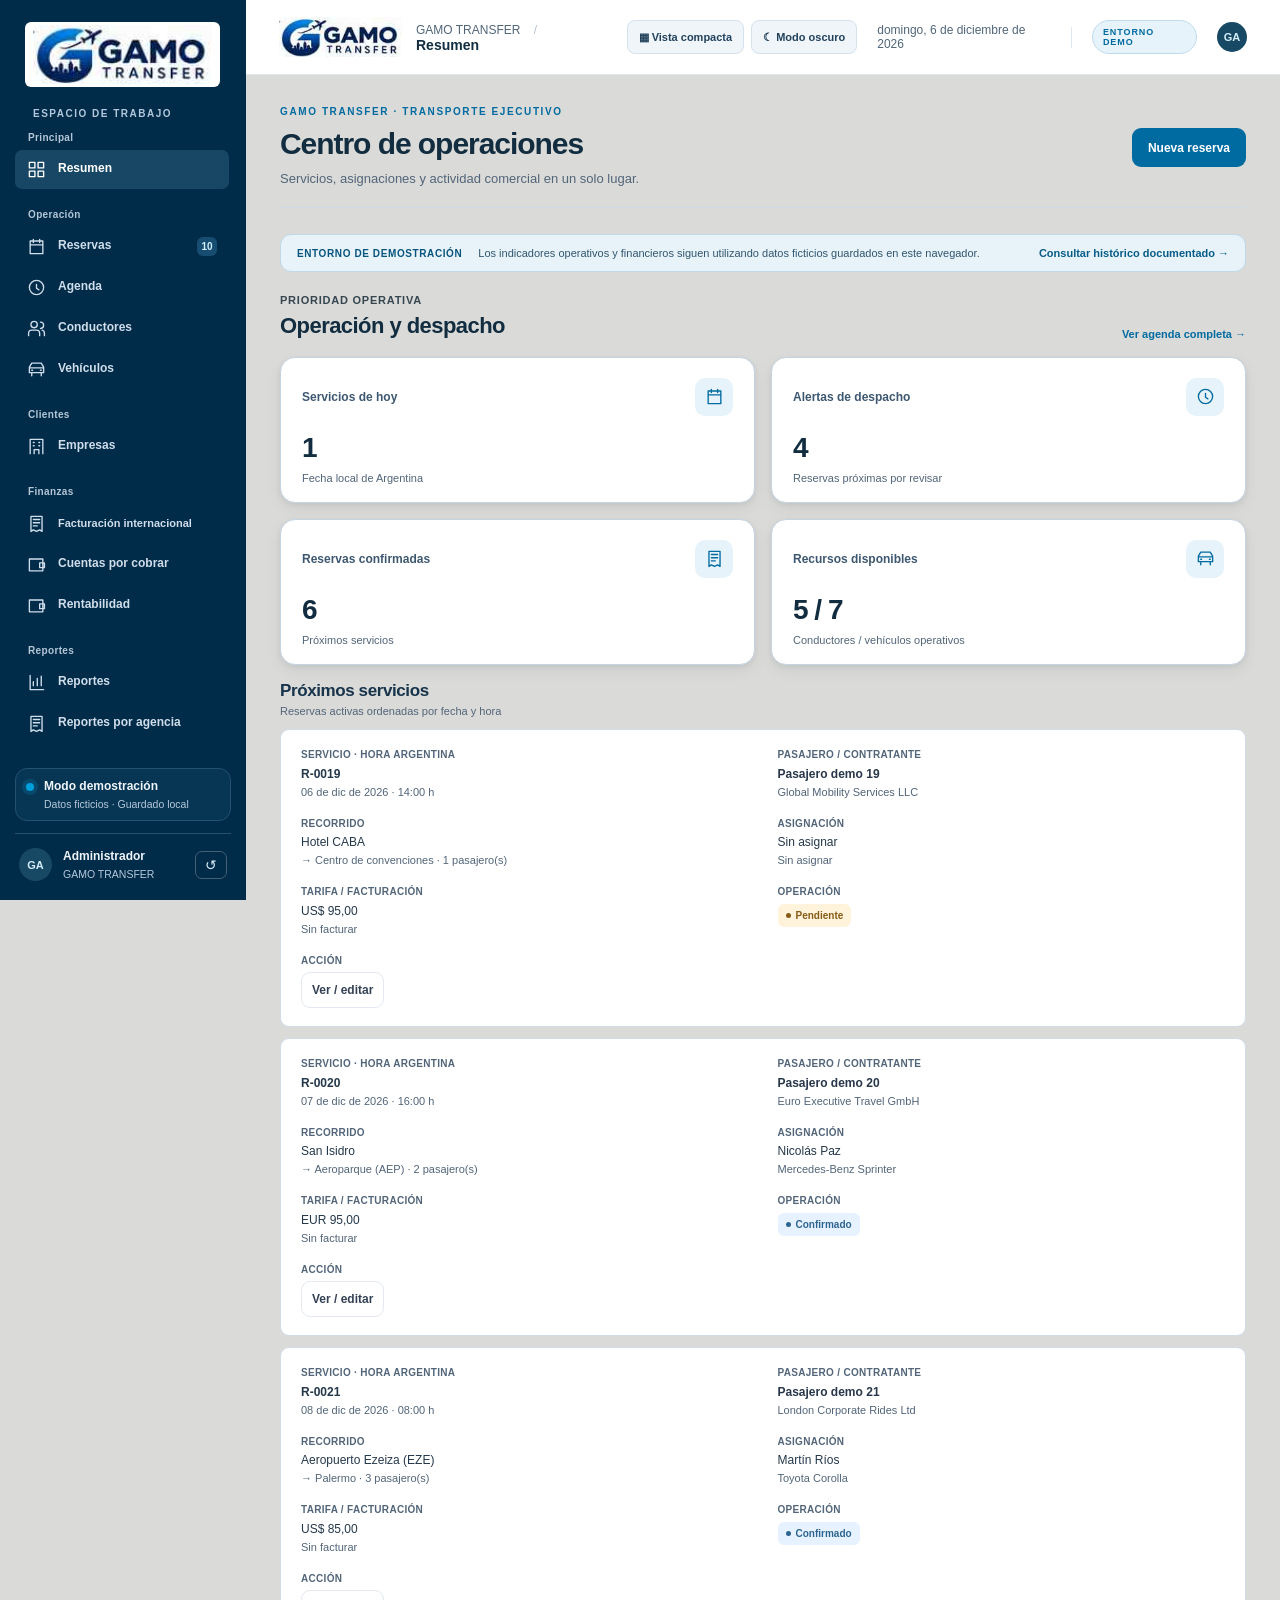
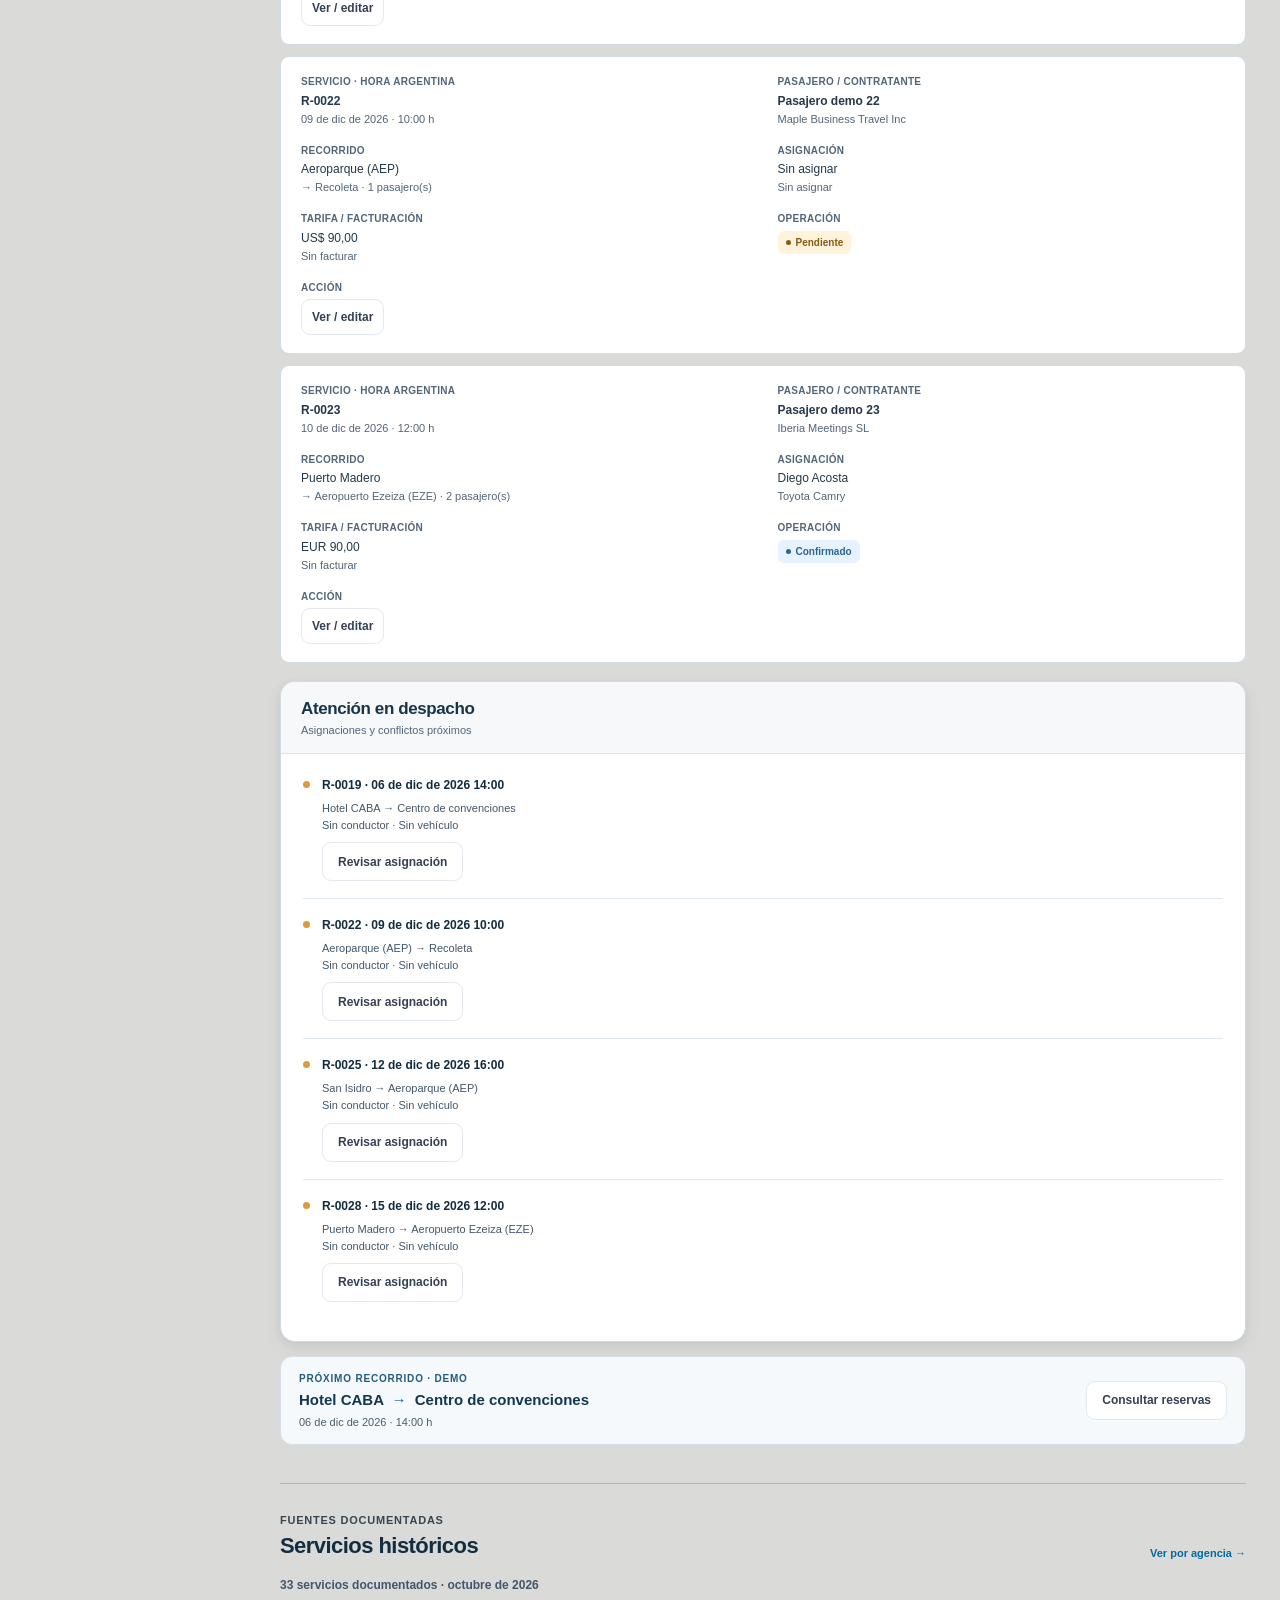
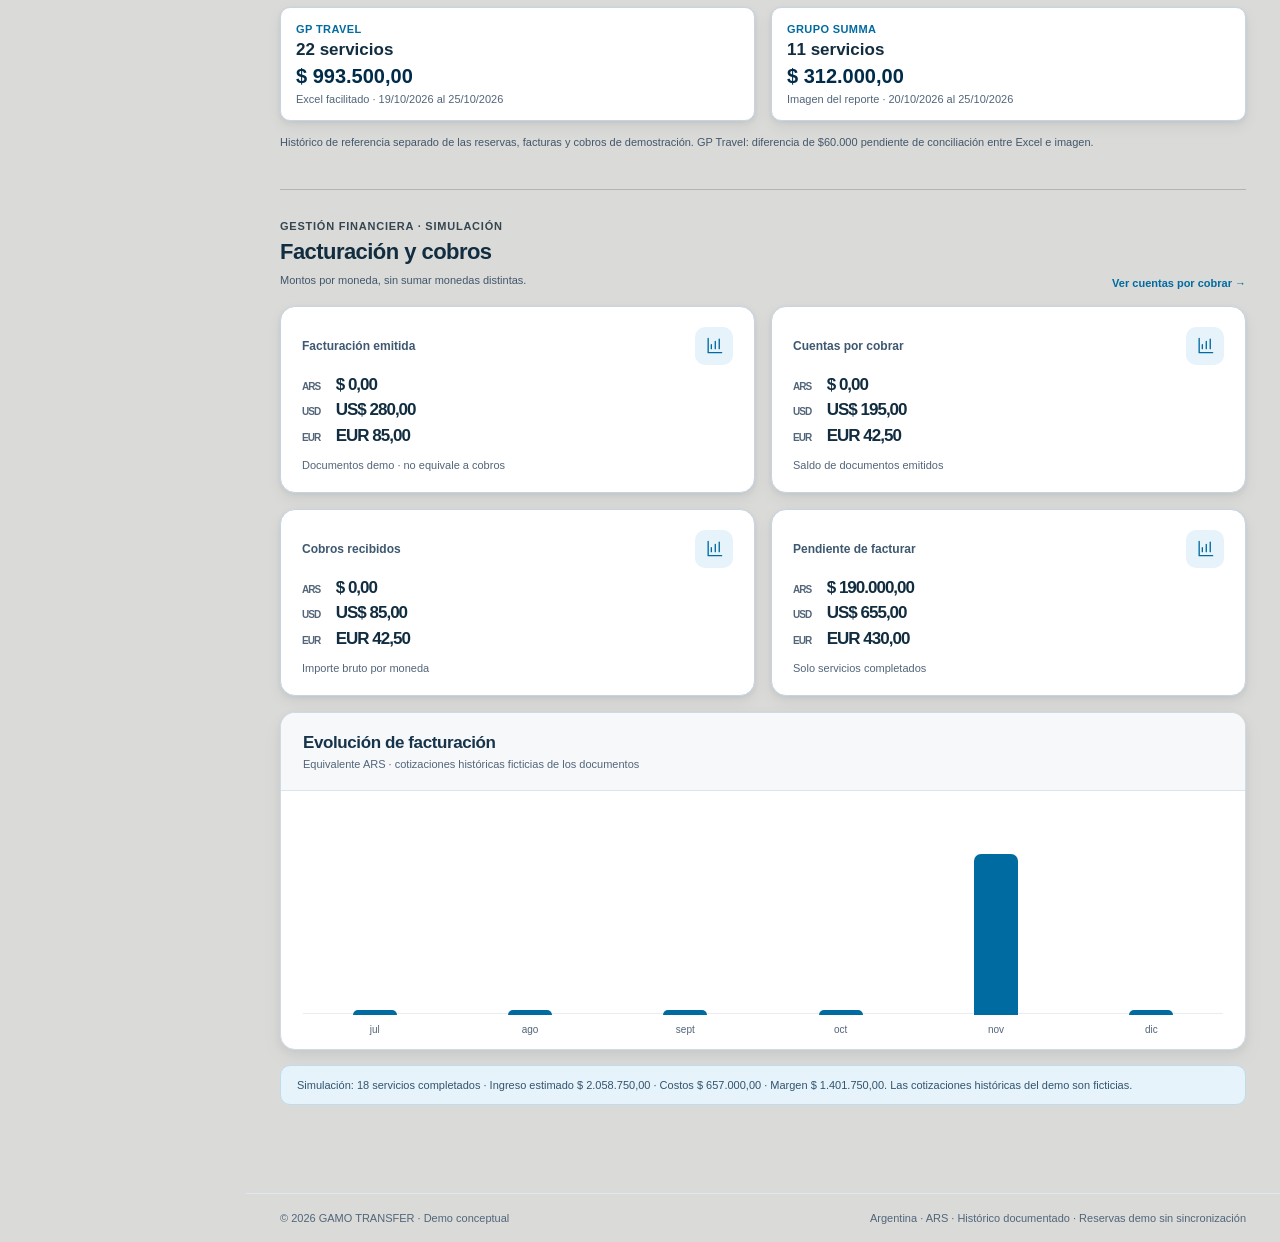
==== index.html @ ffebf34c "Insertar identificación de build y detector ligero de versión obsoleta" ====
<!doctype html>
<html lang="es-AR">
  <head>
    <meta charset="utf-8" />
    <meta name="viewport" content="width=device-width, initial-scale=1" />
    <meta name="theme-color" content="#002b49" />
    <meta name="referrer" content="no-referrer" />
    <meta name="robots" content="noindex, nofollow, noarchive" />
    <meta name="gamo-build" content="development" />
    <meta http-equiv="Content-Security-Policy" content="default-src 'self'; base-uri 'self'; object-src 'none'; script-src 'self'; style-src 'self' 'unsafe-inline'; img-src 'self' data:; font-src 'self' data:; connect-src 'self'; form-action 'self'; frame-src 'none'" />
    <meta
      name="description"
      content="GAMO TRANSFER · Demo interactiva de gestión para transporte ejecutivo en Argentina."
    />
    <title>GAMO TRANSFER | Gestión de transporte</title>
    <link
      rel="icon"
      href="data:image/svg+xml,%3Csvg xmlns='http://www.w3.org/2000/svg' viewBox='0 0 40 40'%3E%3Crect width='40' height='40' rx='10' fill='%23009edb'/%3E%3Ctext x='9' y='30' font-size='30' font-family='sans-serif' fill='%23002b49'%3EG%3C/text%3E%3C/svg%3E"
    />
    <link rel="stylesheet" href="styles.css?v=20261101-sections-density-v13" />
  </head>
  <body>
    <div id="shell" class="shell">
      <button type="button" class="skip-link" id="skip-to-content">Saltar al contenido principal</button>
      <div id="scrim" class="scrim" aria-hidden="true"></div>
      <aside id="sidebar" class="sidebar" aria-label="Navegación principal">
        <div class="brand">
          <img class="brand-logo" src="gamo-logo.svg" alt="Gamo Transfer" width="170" height="56" decoding="async" />
        </div>
        <p class="nav-caption">ESPACIO DE TRABAJO</p>
        <nav id="nav" class="nav" aria-label="Módulos de Gamo Transfer">
          <span class="nav-group-label first" role="presentation">Principal</span>
          <a href="#/inicio" data-page="inicio"
                      ><span class="nav-ico" data-icon="layout"></span>Resumen</a
                    >
          <span class="nav-group-label" role="presentation">Operación</span>
          <a href="#/reservas" data-page="reservas"
                      ><span class="nav-ico" data-icon="calendar"></span>Reservas<span
                        id="nav-count"
                        class="nav-count"
                      ></span
                    ></a>
          <a href="#/agenda" data-page="agenda"
                      ><span class="nav-ico" data-icon="clock"></span>Agenda</a
                    >
          <a href="#/conductores" data-page="conductores"
                      ><span class="nav-ico" data-icon="users"></span>Conductores</a
                    >
          <a href="#/vehiculos" data-page="vehiculos"
                      ><span class="nav-ico" data-icon="car"></span>Vehículos</a
                    >
          <span class="nav-group-label" role="presentation">Clientes</span>
          <a href="#/clientes" data-page="clientes"
                      ><span class="nav-ico" data-icon="building"></span>Empresas</a
                    >
          <span class="nav-group-label" role="presentation">Finanzas</span>
          <a href="#/facturacion" data-page="facturacion"
                      ><span class="nav-ico" data-icon="invoice"></span>Facturación
                      internacional</a
                    >
          <a href="#/cobros" data-page="cobros"
                      ><span class="nav-ico" data-icon="wallet"></span>Cuentas por
                      cobrar</a
                    >
          <a href="#/finanzas" data-page="finanzas"
                      ><span class="nav-ico" data-icon="wallet"></span>Rentabilidad</a
                    >
          <span class="nav-group-label" role="presentation">Reportes</span>
          <a href="#/reportes" data-page="reportes"
                      ><span class="nav-ico" data-icon="chart"></span>Reportes</a
                    >
          <a href="#/reportes-agencias" data-page="reportes-agencias"><span class="nav-ico" data-icon="invoice"></span>Reportes por agencia</a>
        </nav>
        <div class="side-bottom">
          <div class="demo-note">
            <span class="pulse-dot"></span>
            <div>
              <strong>Modo demostración</strong
              ><small>Datos ficticios · Guardado local</small>
            </div>
          </div>
          <div class="side-user">
            <span class="avatar avatar-admin">GA</span>
            <div>
              <strong>Administrador</strong><small>GAMO TRANSFER</small>
            </div>
            <button
              class="reset-demo"
              data-action="reset"
              title="Restaurar datos demo"
              aria-label="Restaurar datos demo"
            >
              ↺
            </button>
          </div>
        </div>
      </aside>
      <div class="workspace">
        <header class="topbar">
          <div class="top-left">
            <a class="top-brand-link" href="#/inicio" title="Inicio"><img src="gamo-logo.svg" alt="Gamo Transfer" class="top-brand-logo" width="170" height="56" decoding="async"></a>
            <button
              class="icon-button mobile-menu"
              id="menu-btn"
              aria-label="Abrir menú"
            >
              <span data-icon="menu"></span>
            </button>
            <div>
              <span class="top-breadcrumb"
                >GAMO TRANSFER <span class="top-slash">/</span></span
              >
              <strong id="section-name">Resumen</strong>
            </div>
          </div>
          <div class="top-right">
            <div class="ui-controls" role="group" aria-label="Preferencias visuales">
              <button type="button" class="ui-control-btn" data-ui-preference="density" aria-pressed="false">▦ Vista compacta</button>
              <button type="button" class="ui-control-btn" data-ui-preference="theme" aria-pressed="false">☾ Modo oscuro</button>
            </div>
            <span class="top-date" id="today-date"></span
            ><span class="top-divider"></span
            ><span class="top-demo">ENTORNO DEMO</span
            ><span class="avatar top-avatar">GA</span>
          </div>
        </header>
        <main id="content" tabindex="-1"></main>
        <footer class="footer">
          <span>© <span id="year"></span> GAMO TRANSFER · Demo conceptual</span
          ><span
            >Argentina · ARS · Histórico documentado · Reservas demo sin sincronización</span
          >
        </footer>
      </div>
    </div>
    <div id="modal-root"></div>
    <div id="toast-root" class="toast-root" aria-live="polite"></div>
    <script src="domain.js" defer></script>
    <script src="ui-preferences.js" defer></script>
    <script src="agency-reports.js" defer></script>
    <script src="version-check.js" defer></script>
    <script src="app.js?v=20261101-no-numbers-v11" defer></script>
  </body>
</html>
---- styles.css ----
:root {
  --navy: #002b49;
  --navy2: #003b60;
  --accent: #006ba0;
  --cyan: #009edb;
  --accent-soft: #e7f3fa;
  --ink: #122d40;
  --muted: #42576b;
  --line: #dfe8ef;
  --bg: #f4f7fa;
  --canvas: #dadad8;
  --card: #fff;
  --shadow: 0 5px 25px rgba(25, 41, 63, 0.035);
  --radius: 15px;
  --surface-raised: #ffffff;
  --surface-soft: #eef3f7;
  --surface-strong: #e8eff5;
  --border-strong: #bfcedc;
  --text-secondary: #42576b;
}
* {
  box-sizing: border-box;
}
html {
  scroll-behavior: smooth;
}
body {
  margin: 0;
  background: var(--canvas);
  font-family:
    Inter,
    ui-sans-serif,
    -apple-system,
    BlinkMacSystemFont,
    "Segoe UI",
    sans-serif;
  color: var(--ink);
  font-size: 14px;
}
button,
input,
select {
  font: inherit;
}
button {
  cursor: pointer;
}
a {
  text-decoration: none;
  color: inherit;
}
button:focus-visible,
a:focus-visible,
input:focus-visible,
select:focus-visible {
  outline: 3px solid rgba(0, 107, 160, 0.35);
  outline-offset: 2px;
}
svg {
  display: inline-block;
  vertical-align: middle;
  flex-shrink: 0;
}
h1,
h2,
h3,
p {
  margin-top: 0;
}
h1 {
  font-size: 30px;
  letter-spacing: -1.05px;
  margin-bottom: 8px;
}
h2 {
  font-size: 17px;
  letter-spacing: -0.4px;
}
h3 {
  font-size: 15px;
}
p {
  line-height: 1.55;
}
.shell {
  min-height: 100vh;
}
.sidebar {
  position: fixed;
  z-index: 30;
  left: 0;
  top: 0;
  bottom: 0;
  width: 246px;
  background: var(--navy);
  color: #f0f5fa;
  display: flex;
  flex-direction: column;
  padding: 30px 15px 19px;
}
.brand {
  display: flex;
  align-items: center;
  gap: 10px;
  padding: 0 10px 32px;
}
.brand-icon {
  width: 39px;
  height: 39px;
  display: grid;
  place-items: center;
  background: var(--cyan);
  color: var(--navy);
  border-radius: 11px;
  font-size: 25px;
  font-weight: 850;
  letter-spacing: -3px;
  padding-right: 4px;
}
.brand-copy strong {
  display: block;
  font-size: 21px;
  letter-spacing: -0.8px;
}
.brand-copy strong span {
  display: block;
  font-size: 11px;
  font-weight: 650;
  letter-spacing: 2.6px;
  margin-top: 3px;
  color: #d2e4f0;
}
.brand-copy small {
  font-size: 8.6px;
  letter-spacing: 1.12px;
  color: #8fa2b6;
}
.nav-caption {
  font-size: 10px;
  font-weight: 750;
  letter-spacing: 1.5px;
  color: #7086a2;
  padding: 0 18px;
  margin: 4px 0 14px;
}
.nav {
  display: grid;
  gap: 5px;
}
.nav a {
  min-height: 43px;
  display: flex;
  align-items: center;
  gap: 12px;
  padding: 0 14px;
  border-radius: 9px;
  color: #aab8c9;
  font-weight: 550;
  transition:
    background 0.18s,
    color 0.18s;
}
.nav a svg {
  width: 19px;
  height: 19px;
}
.nav a:hover {
  background: #093c5c;
  color: white;
}
.nav a.active {
  background: #104c70;
  color: white;
}
.nav a.active:before {
  content: "";
  height: 21px;
  width: 3px;
  background: var(--accent);
  border-radius: 4px;
  position: absolute;
  left: 15px;
}
.nav-count {
  font-size: 10px;
  margin-left: auto;
  min-width: 20px;
  height: 19px;
  display: grid;
  place-items: center;
  color: #d4efff;
  background: #164d70;
  border-radius: 6px;
}
.side-bottom {
  margin-top: auto;
}
.demo-note {
  display: flex;
  align-items: flex-start;
  gap: 10px;
  background: #073654;
  border: 1px solid #23516f;
  border-radius: 12px;
  padding: 14px 12px;
  margin: 0 0 22px;
}
.pulse-dot {
  height: 8px;
  width: 8px;
  background: var(--cyan);
  border-radius: 100%;
  margin-top: 4px;
  box-shadow: 0 0 0 4px rgba(0, 158, 219, 0.18);
}
.demo-note strong,
.side-user strong {
  font-size: 12px;
  display: block;
}
.demo-note small,
.side-user small {
  font-size: 10.5px;
  color: #8fa2b6;
  display: block;
  margin-top: 5px;
}
.side-user {
  display: flex;
  align-items: center;
  gap: 11px;
  padding: 14px 4px 0;
  border-top: 1px solid #23516f;
}
.avatar {
  height: 33px;
  width: 33px;
  border-radius: 50%;
  display: inline-flex;
  align-items: center;
  justify-content: center;
  flex-shrink: 0;
  font-weight: 750;
  font-size: 11px;
  background: #e9edf6;
  color: #4d5c7f;
}
.avatar-admin,
.top-avatar {
  background: #174965;
  color: #d5edfa;
}
.side-gear {
  margin-left: auto;
  color: #8697a9;
}
.side-gear svg {
  width: 17px;
  height: 17px;
}
.workspace {
  margin-left: 246px;
  min-height: 100vh;
  display: flex;
  flex-direction: column;
}
.topbar {
  height: 75px;
  flex-shrink: 0;
  border-bottom: 1px solid var(--line);
  background: #fff;
  display: flex;
  align-items: center;
  justify-content: space-between;
  padding: 0 33px;
  gap: 16px;
}
.top-left,
.top-right {
  display: flex;
  align-items: center;
  gap: 14px;
}
.top-left strong {
  font-weight: 700;
}
.top-breadcrumb,
.top-date {
  color: var(--muted);
  font-size: 12px;
}
.top-slash {
  padding: 0 10px;
  color: #b7c2cf;
}
.top-right {
  gap: 20px;
}
.top-divider {
  height: 21px;
  width: 1px;
  background: var(--line);
}
.top-demo {
  background: #e7f3fa;
  color: #006ba0;
  border: 1px solid #bfdced;
  border-radius: 20px;
  padding: 6px 10px;
  font-size: 9px;
  font-weight: 800;
  letter-spacing: 0.9px;
}
.top-avatar {
  height: 30px;
  width: 30px;
}
.mobile-menu {
  display: none !important;
}
main {
  width: 100%;
  max-width: 1690px;
  align-self: center;
  padding: 31px 34px 50px;
  flex: 1;
}
.footer {
  margin-top: auto;
  padding: 18px 34px;
  border-top: 1px solid var(--line);
  display: flex;
  align-items: center;
  justify-content: space-between;
  gap: 12px;
  color: #9aa5b6;
  font-size: 11px;
}
.page-header {
  display: flex;
  justify-content: space-between;
  align-items: center;
  gap: 20px;
  margin-bottom: 26px;
}
.eyebrow {
  color: var(--accent);
  font-size: 10px;
  font-weight: 850;
  letter-spacing: 1.6px;
  margin-bottom: 10px;
  text-transform: uppercase;
}
.subheading {
  color: var(--muted);
  font-size: 13px;
  margin-bottom: 0;
}
.header-actions {
  display: flex;
  align-items: center;
  gap: 9px;
  flex-wrap: wrap;
}
.btn {
  height: 39px;
  display: inline-flex;
  align-items: center;
  justify-content: center;
  gap: 9px;
  border-radius: 9px;
  font-size: 12px;
  font-weight: 750;
  padding: 0 15px;
  border: 1px solid transparent;
  white-space: nowrap;
  transition:
    transform 0.15s,
    background 0.15s;
}
.btn svg {
  height: 16px;
  width: 16px;
}
.btn:hover {
  transform: translateY(-1px);
}
.btn-primary {
  color: #fff;
  background: #006ba0;
}
.btn-primary:hover {
  background: #00537d;
}
.btn-light {
  background: white;
  color: #344154;
  border: 1px solid #e3e9ef;
}
.btn-light:hover {
  background: #f4f8fb;
}
.btn-accent {
  background: var(--accent);
  color: #ffffff;
}
.btn-danger {
  background: #fff0ed;
  color: #c65b43;
  border: 1px solid #ffdbd4;
}
.icon-button {
  display: grid;
  place-items: center;
  height: 34px;
  width: 34px;
  background: transparent;
  color: #58687a;
  border: 1px solid transparent;
  border-radius: 8px;
}
.icon-button svg {
  height: 18px;
  width: 18px;
}
.icon-button:hover {
  background: #edf1f6;
}
.grid-kpi {
  display: grid;
  grid-template-columns: repeat(4, minmax(0, 1fr));
  gap: 16px;
  margin-bottom: 19px;
}
.kpi {
  background: #fff;
  border: 1px solid var(--line);
  border-radius: var(--radius);
  padding: 20px 21px 18px;
  box-shadow: var(--shadow);
  min-width: 0;
}
.kpi-top {
  display: flex;
  justify-content: space-between;
  gap: 12px;
  align-items: center;
  margin-bottom: 16px;
}
.kpi-label {
  font-size: 12px;
  font-weight: 600;
  color: #778496;
}
.kpi-icon {
  width: 38px;
  height: 38px;
  border-radius: 10px;
  display: grid;
  place-items: center;
  background: #e7f3fa;
  color: #006ba0;
}
.kpi-icon svg {
  width: 19px;
  height: 19px;
}
.kpi-icon.amber {
  background: #fff4df;
  color: #d49833;
}
.kpi-icon.blue {
  background: #e9f2ff;
  color: #5b90e9;
}
.kpi-icon.violet {
  background: #f1edff;
  color: #8e78d4;
}
.kpi-value {
  font-size: 28px;
  font-weight: 780;
  letter-spacing: -1px;
  line-height: 1.12;
  white-space: nowrap;
}
.kpi-foot {
  display: flex;
  align-items: center;
  gap: 6px;
  margin-top: 9px;
  font-size: 11px;
  color: #93a0ae;
}
.positive {
  color: #169e80;
}
.negative {
  color: #d06d54;
}
.dashboard-main,
.dashboard-bottom {
  display: grid;
  grid-template-columns: minmax(0, 1.8fr) minmax(310px, 1fr);
  gap: 18px;
  margin-top: 18px;
}
.panel {
  min-width: 0;
  background: #fff;
  border: 1px solid var(--line);
  border-radius: var(--radius);
  box-shadow: var(--shadow);
  overflow: hidden;
}
.panel-pad {
  padding: 22px;
}
.panel-head {
  display: flex;
  justify-content: space-between;
  align-items: center;
  gap: 12px;
  padding: 20px 22px;
  border-bottom: 1px solid #eef0f3;
}
.panel-head h2 {
  margin: 0;
}
.panel-sub {
  display: block;
  color: var(--muted);
  font-size: 11px;
  margin-top: 5px;
}
.mini-link {
  color: #006ba0;
  font-weight: 750;
  font-size: 11px;
  border: 0;
  background: transparent;
}
.table-scroll {
  overflow: auto;
}
.data-table {
  border-collapse: collapse;
  width: 100%;
  text-align: left;
  min-width: 680px;
}
.data-table thead {
  background: #fafbfd;
}
.data-table th {
  color: #93a0af;
  text-transform: uppercase;
  letter-spacing: 0.75px;
  font-size: 9px;
  font-weight: 850;
  padding: 12px 18px;
  white-space: nowrap;
}
.data-table td {
  font-size: 12px;
  padding: 15px 18px;
  border-top: 1px solid #f0f2f5;
  vertical-align: middle;
}
.data-table tbody tr:hover {
  background: #fcfefd;
}
.primary-cell {
  font-weight: 700;
  color: #28374a;
  display: block;
}
.secondary-cell {
  display: block;
  color: #9ba8b5;
  font-size: 10.5px;
  margin-top: 5px;
}
.route-cell {
  display: flex;
  align-items: flex-start;
  gap: 7px;
}
.route-cell svg {
  height: 14px;
  width: 14px;
  color: #9ba8b5;
  margin-top: 1px;
}
.badge {
  display: inline-flex;
  align-items: center;
  gap: 5px;
  border-radius: 6px;
  padding: 6px 8px;
  font-size: 10px;
  font-weight: 750;
  white-space: nowrap;
}
.badge:before {
  content: "";
  height: 5px;
  width: 5px;
  border-radius: 50%;
  background: currentColor;
}
.badge.success {
  background: #e2f6ed;
  color: #208c6f;
}
.badge.warning {
  background: #fff3dc;
  color: #ae7a21;
}
.badge.info {
  background: #e6f2ff;
  color: #437fbd;
}
.badge.neutral {
  background: #f0f2f6;
  color: #7b8798;
}
.badge.danger {
  background: #ffedf0;
  color: #bf6171;
}
.badge.purple {
  background: #efeafe;
  color: #7f65bd;
}
.activity {
  display: flex;
  flex-direction: column;
  gap: 21px;
}
.activity-item {
  display: flex;
  gap: 13px;
}
.activity-bullet {
  display: flex;
  flex-direction: column;
  align-items: center;
  gap: 8px;
}
.activity-bullet span {
  height: 30px;
  width: 30px;
  display: grid;
  place-items: center;
  border-radius: 50%;
  color: #006ba0;
  background: #e7f3fa;
}
.activity-bullet svg {
  height: 14px;
  width: 14px;
}
.activity-bullet:after {
  content: "";
  width: 1px;
  background: #e1e8ef;
  flex: 1;
}
.activity-item:last-child .activity-bullet:after {
  display: none;
}
.activity-content {
  min-width: 0;
  padding-top: 2px;
}
.activity-content strong {
  font-size: 12px;
}
.activity-content p {
  font-size: 11px;
  color: var(--muted);
  margin: 6px 0 0;
}
.activity-time {
  font-size: 10px;
  color: #a1adba;
  margin-top: 7px;
}
.bar-chart {
  display: flex;
  align-items: flex-end;
  justify-content: space-between;
  height: 188px;
  gap: 12px;
  padding: 16px 0 2px;
  border-bottom: 1px solid #e8edf2;
}
.bar-group {
  flex: 1;
  display: flex;
  flex-direction: column;
  justify-content: flex-end;
  align-items: center;
  height: 100%;
  gap: 9px;
  min-width: 0;
}
.bar {
  width: 100%;
  max-width: 44px;
  min-height: 4px;
  border-radius: 7px 7px 0 0;
  background: #c9e6f4;
  position: relative;
}
.bar.active {
  background: #006ba0;
}
.bar .tip {
  display: none;
  position: absolute;
  bottom: calc(100% + 8px);
  left: 50%;
  transform: translateX(-50%);
  background: #006ba0;
  color: #fff;
  border-radius: 5px;
  padding: 6px;
  font-size: 10px;
  white-space: nowrap;
}
.bar:hover .tip {
  display: block;
}
.bar-label {
  font-size: 10px;
  color: #a1adba;
  margin-bottom: -24px;
}
.chart-area {
  padding: 20px 22px 35px;
}
.flota-big {
  display: flex;
  align-items: center;
  gap: 18px;
  padding: 18px 0;
}
.donut {
  width: 111px;
  height: 111px;
  flex-shrink: 0;
  border-radius: 50%;
  display: grid;
  place-items: center;
}
.donut-inner {
  height: 77px;
  width: 77px;
  background: white;
  border-radius: 50%;
  display: grid;
  place-items: center;
  align-content: center;
}
.donut-inner strong {
  font-size: 27px;
  letter-spacing: -1px;
}
.donut-inner span {
  color: var(--muted);
  font-size: 10px;
}
.legend {
  display: grid;
  gap: 12px;
}
.legend-row {
  display: flex;
  justify-content: space-between;
  align-items: center;
  gap: 19px;
  font-size: 11px;
  color: #718093;
}
.legend-dot {
  width: 8px;
  height: 8px;
  border-radius: 50%;
  display: inline-block;
  margin-right: 7px;
}
.legend-row strong {
  color: #273448;
}
.toolbar {
  display: flex;
  justify-content: space-between;
  gap: 14px;
  flex-wrap: wrap;
  margin: 0 0 17px;
}
.search-wrap {
  height: 40px;
  width: min(340px, 100%);
  display: flex;
  align-items: center;
  gap: 9px;
  background: #fff;
  border: 1px solid #e1e7ee;
  border-radius: 9px;
  padding: 0 12px;
  color: #9aa6b5;
}
.search-wrap svg {
  height: 17px;
  width: 17px;
}
.search-wrap input {
  border: 0;
  outline: 0;
  background: transparent;
  min-width: 0;
  flex: 1;
  color: var(--ink);
  font-size: 12px;
}
.toolbar-controls {
  display: flex;
  gap: 9px;
  flex-wrap: wrap;
}
.field-select,
.field-input {
  height: 40px;
  border: 1px solid #dfe6ed;
  border-radius: 9px;
  background: #fff;
  color: #455468;
  padding: 0 11px;
  font-size: 12px;
  min-width: 140px;
}
.field-select:focus,
.field-input:focus {
  outline: 2px solid #9acfe8;
}
.table-action {
  border: 0;
  background: transparent;
  color: #006ba0;
  font-size: 11px;
  font-weight: 750;
  padding: 5px;
}
.table-action:hover {
  text-decoration: underline;
}
.table-toolbar {
  display: flex;
  justify-content: space-between;
  padding: 14px 19px;
  border-top: 1px solid var(--line);
  color: #95a0ad;
  font-size: 11px;
}
.empty {
  padding: 47px 20px;
  text-align: center;
  color: #8795a6;
}
.empty svg {
  height: 35px;
  width: 35px;
  display: block;
  margin: auto auto 12px;
  color: #a9b6c4;
}
.empty strong {
  display: block;
  font-size: 14px;
  color: #526378;
  margin-bottom: 6px;
}
.cards-3 {
  display: grid;
  grid-template-columns: repeat(3, minmax(0, 1fr));
  gap: 16px;
}
.entity-card {
  padding: 21px;
  background: #fff;
  border: 1px solid var(--line);
  border-radius: var(--radius);
}
.entity-top {
  display: flex;
  align-items: center;
  gap: 12px;
}
.entity-top .avatar {
  height: 43px;
  width: 43px;
  font-size: 13px;
}
.entity-name {
  font-weight: 750;
  font-size: 13px;
}
.entity-sub {
  color: #99a6b6;
  font-size: 11px;
  margin-top: 5px;
}
.entity-meta {
  display: flex;
  flex-direction: column;
  gap: 12px;
  margin: 20px 0 0;
  border-top: 1px solid var(--line);
  padding-top: 16px;
}
.meta-row {
  display: flex;
  justify-content: space-between;
  gap: 10px;
  font-size: 11px;
  color: #8491a1;
}
.meta-row strong {
  font-weight: 750;
  color: #38475a;
  text-align: right;
}
.vehicle-visual {
  height: 96px;
  border-radius: 11px;
  background: var(--accent-soft);
  display: flex;
  align-items: center;
  justify-content: center;
  color: #69929e;
  margin-bottom: 17px;
}
.vehicle-visual svg {
  height: 53px;
  width: 53px;
  stroke-width: 1.3;
}
.stat-strip {
  display: flex;
  gap: 13px;
  flex-wrap: wrap;
  margin: 0 0 18px;
}
.stat-pill {
  background: #fff;
  border: 1px solid var(--line);
  border-radius: 9px;
  padding: 12px 16px;
  font-size: 11px;
  color: #8895a3;
}
.stat-pill strong {
  display: block;
  font-size: 20px;
  color: #24364b;
  margin-bottom: 5px;
}
.finance-grid {
  display: grid;
  grid-template-columns: 1.4fr 1fr;
  gap: 18px;
  margin-top: 18px;
}
.finance-list {
  display: grid;
  gap: 14px;
}
.fin-line {
  display: flex;
  align-items: center;
  justify-content: space-between;
  gap: 10px;
}
.fin-line span {
  color: #7e8b9a;
  font-size: 12px;
}
.fin-line strong {
  font-size: 12px;
}
.progress {
  height: 7px;
  background: #edf1f5;
  border-radius: 10px;
  overflow: hidden;
  margin-top: 7px;
}
.progress-fill {
  height: 100%;
  background: #006ba0;
  border-radius: 10px;
}
.agenda-grid {
  display: grid;
  grid-template-columns: repeat(7, minmax(145px, 1fr));
  gap: 10px;
  overflow-x: auto;
  padding-bottom: 5px;
}
.agenda-day {
  border: 1px solid var(--line);
  border-radius: 12px;
  background: #fff;
  min-height: 320px;
  overflow: hidden;
}
.agenda-day-head {
  background: #fafbfd;
  padding: 14px 13px;
  border-bottom: 1px solid var(--line);
}
.agenda-day-head strong {
  display: block;
  font-size: 13px;
}
.agenda-day-head span {
  font-size: 10px;
  color: #96a3b1;
}
.agenda-day.today {
  border-color: #009edb;
}
.agenda-day.today .agenda-day-head {
  background: #e7f3fa;
}
.agenda-events {
  display: grid;
  gap: 9px;
  padding: 9px;
}
.agenda-event {
  border: 1px solid #d1dfe9;
  background: #f0f7fc;
  padding: 10px;
  border-radius: 6px;
  cursor: pointer;
}
.agenda-event strong {
  font-size: 11px;
  display: block;
}
.agenda-event small {
  font-size: 10px;
  color: #748697;
  display: block;
  margin-top: 5px;
}
.agenda-event.warning {
  border-color: #e0d2b8;
  background: #fff9ec;
}
.agenda-empty {
  color: #bcc5d0;
  font-size: 11px;
  padding: 17px 8px;
}
.notice {
  padding: 13px 16px;
  background: #e7f3fa;
  border: 1px solid #bfdced;
  color: #315d78;
  font-size: 11px;
  border-radius: 10px;
  margin-top: 18px;
}
.scrim {
  display: none;
}
.modal-backdrop {
  position: fixed;
  z-index: 90;
  inset: 0;
  background: rgba(15, 28, 44, 0.57);
  display: flex;
  align-items: center;
  justify-content: center;
  padding: 18px;
  overflow: auto;
}
.modal {
  background: #fff;
  border-radius: 17px;
  width: min(640px, 100%);
  max-height: calc(100vh - 36px);
  overflow: auto;
  box-shadow: 0 20px 70px #071b3559;
}
.modal-header {
  padding: 23px 26px 19px;
  border-bottom: 1px solid var(--line);
  display: flex;
  justify-content: space-between;
  align-items: flex-start;
  gap: 15px;
}
.modal-header h2 {
  margin-bottom: 6px;
  font-size: 20px;
}
.modal-header p {
  font-size: 12px;
  color: #8b9aaa;
  margin: 0;
}
.modal-form {
  padding: 23px 26px;
}
.form-grid {
  display: grid;
  grid-template-columns: repeat(2, 1fr);
  gap: 17px;
}
.form-group {
  display: flex;
  flex-direction: column;
  gap: 7px;
  min-width: 0;
}
.form-group.wide {
  grid-column: 1/-1;
}
.form-group label {
  font-size: 11px;
  color: #58687a;
  font-weight: 750;
}
.form-group input,
.form-group select {
  width: 100%;
  height: 41px;
  padding: 0 11px;
  border-radius: 9px;
  border: 1px solid #e0e7ed;
  background: white;
  color: #263448;
  font-size: 12px;
}
.form-group input:focus,
.form-group select:focus {
  outline: 2px solid #9acfe8;
  border-color: #006ba0;
}
.form-group small {
  font-size: 10px;
  color: #96a1ae;
}
.form-actions {
  display: flex;
  align-items: center;
  justify-content: flex-end;
  gap: 9px;
  margin-top: 27px;
  padding-top: 19px;
  border-top: 1px solid var(--line);
}
.toast-root {
  position: fixed;
  bottom: 20px;
  right: 21px;
  z-index: 150;
  display: grid;
  gap: 9px;
}
.toast {
  padding: 13px 17px;
  background: #002b49;
  color: #fff;
  font-size: 12px;
  border-radius: 10px;
  box-shadow: 0 8px 24px #14243e33;
  animation: fadein 0.22s ease;
  display: flex;
  align-items: center;
  gap: 9px;
}
.toast svg {
  height: 16px;
  width: 16px;
  color: #64d1f5;
}
@keyframes fadein {
  from {
    opacity: 0;
    transform: translateY(7px);
  }
  to {
    opacity: 1;
    transform: translateY(0);
  }
}
.detail-list {
  display: grid;
  grid-template-columns: 1fr 1fr;
  gap: 16px;
  padding: 21px 26px;
}
.detail-label {
  font-size: 10px;
  font-weight: 800;
  color: #9aa7b6;
  text-transform: uppercase;
  letter-spacing: 0.6px;
}
.detail-value {
  font-size: 13px;
  font-weight: 650;
  margin-top: 6px;
}
.detail-actions {
  padding: 17px 26px 23px;
  border-top: 1px solid var(--line);
  display: flex;
  justify-content: flex-end;
  flex-wrap: wrap;
  gap: 8px;
}
.divider {
  height: 1px;
  background: var(--line);
  margin: 18px 0;
}
.quick-actions {
  display: flex;
  align-items: center;
  gap: 7px;
}
.quick-actions .btn {
  height: 30px;
  font-size: 10px;
  padding: 0 9px;
}
.muted {
  color: #97a3b0;
}
.numeric {
  font-variant-numeric: tabular-nums;
}
.text-small {
  font-size: 11px;
}
.customer-type {
  font-size: 10px;
  color: #7d91a1;
}
.date-nav {
  display: flex;
  gap: 9px;
  align-items: center;
}
.date-nav strong {
  font-size: 13px;
}
.horizontal-rule {
  height: 1px;
  background: var(--line);
  margin: 18px 0;
}
.footer-note {
  color: #a1aeba;
  font-size: 10px;
  margin-top: 17px;
}
.action-foot {
  display: flex;
  gap: 8px;
  justify-content: flex-end;
  margin-top: 16px;
}
.pill-inline {
  border-radius: 20px;
  padding: 4px 9px;
  background: #f1f5f8;
  color: #8391a4;
  font-size: 10px;
}
.sr-only {
  position: absolute;
  width: 1px;
  height: 1px;
  overflow: hidden;
  clip: rect(0, 0, 0, 0);
}
@media (max-width: 1280px) {
  .grid-kpi {
    grid-template-columns: repeat(2, 1fr);
  }
  .dashboard-main,
  .dashboard-bottom {
    grid-template-columns: minmax(0, 1fr);
  }
  .cards-3 {
    grid-template-columns: repeat(2, minmax(0, 1fr));
  }
}
@media (max-width: 900px) {
  .sidebar {
    transform: translateX(-110%);
    transition: transform 0.2s;
    box-shadow: 12px 0 25px #12263a22;
  }
  .sidebar.open {
    transform: translateX(0);
  }
  .scrim.visible {
    display: block;
    position: fixed;
    inset: 0;
    z-index: 25;
    background: #101f3259;
  }
  .workspace {
    margin-left: 0;
  }
  .mobile-menu {
    display: grid !important;
  }
  .topbar {
    padding: 0 19px;
  }
  main {
    padding: 25px 19px 42px;
  }
  .footer {
    padding: 16px 19px;
  }
  .top-date {
    display: none;
  }
}
@media (max-width: 640px) {
  h1 {
    font-size: 25px;
  }
  .page-header {
    align-items: flex-start;
    flex-direction: column;
    gap: 15px;
  }
  .grid-kpi {
    gap: 10px;
  }
  .kpi {
    padding: 15px;
  }
  .kpi-value {
    font-size: 21px;
  }
  .kpi-top {
    margin-bottom: 13px;
  }
  .kpi-label {
    font-size: 11px;
  }
  .kpi-icon {
    height: 32px;
    width: 32px;
  }
  .cards-3,
  .finance-grid {
    grid-template-columns: 1fr;
  }
  .panel-head {
    padding: 17px;
  }
  .panel-pad {
    padding: 17px;
  }
  .toolbar {
    flex-direction: column;
  }
  .search-wrap {
    width: 100%;
  }
  .toolbar-controls {
    width: 100%;
  }
  .toolbar-controls > * {
    flex: 1;
  }
  .form-grid {
    grid-template-columns: 1fr;
  }
  .form-group.wide {
    grid-column: 1;
  }
  .modal-header,
  .modal-form {
    padding: 19px;
  }
  .detail-list {
    padding: 19px;
    gap: 16px;
  }
  .detail-actions {
    padding: 17px 19px;
  }
  .footer {
    flex-direction: column;
    align-items: flex-start;
  }
  .top-demo {
    display: none;
  }
  .top-right {
    gap: 6px;
  }
  .dashboard-main,
  .dashboard-bottom {
    gap: 12px;
  }
  .agenda-grid {
    grid-template-columns: repeat(7, 155px);
  }
  .flota-big {
    gap: 10px;
  }
  .donut {
    width: 92px;
    height: 92px;
  }
  .donut-inner {
    width: 63px;
    height: 63px;
  }
}
@media (prefers-reduced-motion: reduce) {
  *,
  *:before,
  *:after {
    scroll-behavior: auto !important;
    transition: none !important;
    animation: none !important;
  }
} /* International operations and document workflows */
.nav a {
  font-size: 12px;
}
.sidebar {
  padding-top: 22px;
}
.brand {
  padding-bottom: 22px;
}
.nav {
  gap: 3px;
}
.nav a {
  min-height: 39px;
}
.nav-ico {
  display: flex;
}
.nav a[data-page="facturacion"] {
  font-size: 11px;
}
.reset-demo {
  margin-left: auto;
  border: 1px solid #456075;
  border-radius: 7px;
  color: #d5edfa;
  background: transparent;
  padding: 5px 9px;
  cursor: pointer;
}
.hero-banner {
  padding: 30px 34px;
  background: var(--navy);
  color: #fff;
  border-radius: 17px;
  margin-bottom: 22px;
  display: flex;
  align-items: center;
  justify-content: space-between;
  gap: 24px;
  overflow: hidden;
  position: relative;
}
.hero-banner h2 {
  font-size: 31px;
  letter-spacing: -1px;
  line-height: 1.2;
  margin: 13px 0;
}
.hero-banner p {
  font-size: 12px;
  color: #d2e4f0;
}
.hero-tag {
  font-size: 9px;
  font-weight: 750;
  letter-spacing: 2px;
  color: #64d1f5;
}
.hero-route {
  min-width: 260px;
  display: flex;
  justify-content: center;
  align-items: center;
  flex-wrap: wrap;
  gap: 10px;
}
.hero-route > span {
  font-size: 30px;
  font-weight: 750;
}
.hero-route i {
  font-style: normal;
  color: #64d1f5;
  font-size: 17px;
}
.hero-route small {
  width: 100%;
  text-align: center;
  color: #c0dae9;
  font-size: 10px;
  letter-spacing: 1px;
}
.financial-kpis .kpi-value {
  font-size: 17px;
  line-height: 1.5;
  white-space: normal;
}
.currency-total {
  display: block;
  font-weight: 750;
  font-size: inherit;
}
.currency-total small {
  display: inline-block;
  min-width: 30px;
  font-size: 10px;
  color: #8a98a9;
  font-weight: 600;
}
.financial-kpis .kpi-top {
  margin-bottom: 7px;
}
.financial-kpis .kpi-foot {
  line-height: 1.5;
}
.alert-item {
  display: flex;
  gap: 12px;
  border-bottom: 1px solid var(--line);
  padding-bottom: 17px;
  margin-bottom: 17px;
}
.alert-item:last-child {
  border: 0;
  margin: 0;
}
.alert-item p {
  font-size: 11px;
  color: var(--muted);
  margin: 8px 0;
}
.alert-dot {
  width: 7px;
  height: 7px;
  border-radius: 50%;
  background: #d99b41;
  flex-shrink: 0;
  margin-top: 5px;
}
.alert-item strong {
  font-size: 12px;
}
.entity-search {
  margin-bottom: 20px;
}
.space-top {
  margin-top: 22px;
}
.modal-open {
  overflow: hidden;
}
.modal-large {
  width: min(1100px, 100%);
}
.modal .data-table {
  min-width: 630px;
}
.form-error {
  color: #b34646;
  font-size: 12px;
  line-height: 1.5;
  margin-top: 15px;
}
.form-help {
  font-size: 11px;
  line-height: 1.6;
  color: #768395;
}
.wide {
  grid-column: 1/-1;
}
.check-all {
  display: flex;
  gap: 9px;
  padding: 15px 0;
  font-weight: 700;
}
.invoice-choice {
  display: flex;
  gap: 10px;
  align-items: center;
  padding: 14px 0;
  border-top: 1px solid var(--line);
}
.invoice-choice span {
  flex: 1;
}
.invoice-choice strong {
  font-size: 11px;
}
.invoice-choice small {
  display: block;
  margin-top: 5px;
  font-size: 10px;
  color: var(--muted);
}
.invoice-choice input,
.check-all input {
  accent-color: var(--accent);
  width: 17px;
  height: 17px;
}
.selection-total {
  background: #e7f3fa;
  border-radius: 8px;
  padding: 15px;
  font-weight: 750;
  color: #00537d;
}
.document-sheet {
  padding: 28px;
}
.document-brand {
  display: flex;
  justify-content: space-between;
  gap: 20px;
  border-bottom: 1px solid var(--line);
  padding-bottom: 18px;
  margin-bottom: 25px;
}
.document-brand strong {
  font-size: 24px;
  color: var(--navy);
}
.document-brand span {
  font-size: 10px;
  align-self: center;
  color: #bd683c;
}
.document-sheet p {
  font-size: 12px;
  color: #637487;
  line-height: 1.9;
}
.document-total {
  font-size: 23px;
  text-align: right;
  font-weight: 800;
  margin: 22px 0;
}
.storage-error {
  padding: 18px;
  background: #fff0ea;
  color: #9b3821;
  border: 1px solid #f2baaa;
  margin-bottom: 20px;
  border-radius: 10px;
  line-height: 1.8;
}
.agenda-event {
  width: 100%;
  text-align: left;
  border-top: 0;
  border-right: 0;
  border-bottom: 0;
  font: inherit;
}
.agenda-event .badge {
  font-size: 8px;
  margin-top: 7px;
}
.single-day {
  grid-template-columns: minmax(0, 1fr);
}
.single-day .agenda-events {
  grid-template-columns: repeat(auto-fit, minmax(240px, 1fr));
}
.btn:disabled {
  cursor: not-allowed;
  opacity: 0.5;
}
.bar-chart {
  margin-top: 15px;
}
.dashboard-main + .panel,
.panel + .panel {
  margin-top: 20px;
}
.sidebar .side-bottom {
  padding-top: 14px;
}
.demo-note {
  margin-bottom: 12px;
  padding: 10px;
}
.entity-card .action-foot {
  justify-content: space-between;
  flex-wrap: wrap;
}
.hero-banner .btn {
  height: 35px;
}
body {
  overflow-wrap: anywhere;
}
.data-table {
  overflow-wrap: normal;
}
.modal .table-scroll {
  max-width: 100%;
}
@media (max-height: 800px) and (min-width: 901px) {
  .sidebar {
    overflow-y: auto;
  }
  .side-user {
    display: none;
  }
  .demo-note {
    margin-top: 18px;
  }
  .brand {
    padding-bottom: 15px;
  }
  .nav-caption {
    margin-bottom: 8px;
  }
}
@media (max-width: 1100px) {
  .financial-kpis {
    grid-template-columns: repeat(2, minmax(0, 1fr));
  }
}
@media (max-width: 640px) {
  .hero-banner {
    padding: 24px;
  }
  .hero-banner h2 {
    font-size: 27px;
  }
  .hero-route {
    display: none;
  }
  .financial-kpis .kpi-value {
    font-size: 14px;
  }
  .financial-kpis .kpi-label {
    font-size: 10px;
  }
  .financial-kpis .kpi-icon {
    display: none;
  }
  .document-sheet {
    padding: 17px;
  }
  .document-brand {
    flex-direction: column;
    gap: 8px;
  }
  .document-brand span {
    align-self: flex-start;
  }
  .detail-list {
    grid-template-columns: 1fr;
  }
  .modal .data-table {
    min-width: 600px;
  }
  .invoice-choice {
    flex-wrap: wrap;
  }
  .toolbar label {
    font-size: 12px;
  }
  .top-breadcrumb {
    display: none;
  }
  .side-bottom {
    padding-bottom: 15px;
  }
  .sidebar {
    overflow-y: auto;
  }
  .nav a {
    min-height: 36px;
  }
  .demo-note {
    margin-top: 15px;
  }
}
@media print {
  body {
    background: #fff;
    color: #111;
  }
  .shell,
  .toast-root,
  .modal-header,
  .detail-actions {
    display: none !important;
  }
  .modal-backdrop {
    position: static;
    display: block;
    padding: 0;
    background: #fff;
    overflow: visible;
  }
  .modal {
    width: 100%;
    max-height: none;
    overflow: visible;
    border-radius: 0;
    box-shadow: none;
  }
  .modal-open {
    overflow: visible;
  }
  .document-sheet {
    padding: 0;
  }
  .document-sheet .data-table {
    min-width: 0;
    width: 100%;
  }
  .document-sheet .table-scroll {
    overflow: visible;
  }
  .data-table th,
  .data-table td {
    font-size: 10px;
    padding: 9px 5px;
  }
  .document-sheet .secondary-cell {
    color: #444;
  }
  .document-sheet .empty {
    padding: 12px;
  }
  .document-sheet .footer-note {
    font-size: 9px;
  }
  tr {
    break-inside: avoid;
  }
  h2,
  h3 {
    break-after: avoid;
  }
  @page {
    size: A4;
    margin: 16mm;
  }
}

/* Identidad Gamo Transfer y acceso a reportes de agencias */
.brand-logo{display:block;width:195px;height:auto;max-height:65px;object-fit:contain;background:white;border-radius:6px;padding:3px}
.top-brand-link{display:inline-flex;align-items:center;flex-shrink:0}
.top-brand-logo{display:block;width:123px;height:auto;max-height:43px;object-fit:contain}

@media(max-width:900px){.top-brand-logo{width:94px}.topbar{padding-left:14px;padding-right:14px}}
@media(max-width:550px){.top-brand-logo{width:86px}.top-breadcrumb{display:none}.top-left{gap:8px}.topbar{height:63px}}

/* Reportes de agencias: usan los mismos tokens, componentes y tipografía del sistema. */
.agency-report .page-header{margin-bottom:20px}
.agency-report .toolbar-controls{display:flex;gap:14px;align-items:flex-end;flex-wrap:wrap}
.agency-report .toolbar label{display:flex;flex-direction:column;gap:7px;color:var(--muted);font-size:12px;font-weight:650}
.agency-report .toolbar .field-select{min-width:210px}
.agency-toolbar-note{color:var(--muted);font-size:11px;align-self:center}
.agency-kpis{grid-template-columns:repeat(5,minmax(0,1fr))}
.agency-kpis .kpi{padding:18px}
.agency-kpis .kpi-top{margin-bottom:13px}
.agency-kpis .kpi-icon{font-size:14px;font-weight:800}
.agency-kpis .kpi-value{font-size:25px}
.agency-kpi-amount .kpi-value{font-size:21px}
.agency-document{overflow:hidden}
.agency-document-header{display:flex;justify-content:space-between;align-items:center;gap:18px;padding:22px;border-bottom:1px solid var(--line)}
.agency-document-header .agency-gamo-logo{width:168px;max-height:65px;object-fit:contain}
.agency-document-title{text-align:center;min-width:0}
.agency-document-title h2{font-size:20px;margin:0;color:var(--navy);letter-spacing:-.3px}
.agency-document-title p{font-size:10px;letter-spacing:1px;color:var(--muted);margin:6px 0 0;font-weight:750}
.agency-partner{min-width:120px;display:grid;place-items:center}
.agency-partner .gp{height:65px;max-width:122px;object-fit:contain}
.agency-partner .partner-text{font-size:15px;text-align:center;font-weight:800;color:var(--accent)}
.agency-meta{display:grid;grid-template-columns:repeat(3,minmax(0,1fr));gap:12px;padding:16px 22px}
.agency-meta>div{background:#ebf1f5;border:1px solid #c6d3df;padding:11px 13px;border-radius:9px;min-width:0}
.agency-meta span{display:block;font-size:10px;font-weight:700;color:var(--muted);text-transform:uppercase;margin-bottom:5px}
.agency-meta strong{font-size:12px;color:var(--ink)}
.agency-table{font-variant-numeric:tabular-nums;min-width:900px}
.agency-table th{padding:11px 10px}
.agency-table td{padding:10px;font-size:11px;white-space:nowrap}
.agency-table .agency{font-weight:700;color:var(--navy)}
.agency-table .total-cell{font-weight:750;color:#137b66}
.agency-table tfoot td{background:var(--accent-soft);border-top:2px solid #bddbe9;font-weight:750;color:var(--navy);font-size:11px}
.agency-breakdown{display:grid;grid-template-columns:repeat(3,minmax(0,1fr));gap:14px;padding:20px 22px}
.agency-subpanel{background:var(--bg);border:1px solid var(--line);border-radius:10px;padding:16px;min-width:0}
.agency-subpanel h3{font-size:13px;margin:0 0 13px;color:var(--ink)}
.agency-subpanel .metric-line{display:flex;justify-content:space-between;gap:12px;padding:8px 0;border-bottom:1px solid var(--line);font-size:11px}
.agency-subpanel .metric-line:last-child{border-bottom:0}
.agency-subpanel .metric-line b{color:var(--ink)}
.agency-bar-line{display:grid;grid-template-columns:80px minmax(0,1fr) 70px;gap:9px;align-items:center;padding:8px 0;font-size:11px}
.agency-bar-rail{height:8px;background:#dae7f0;border-radius:20px;overflow:hidden}
.agency-bar{height:100%;background:var(--accent);border-radius:20px}
.agency-bar.green{background:#169e80}
.agency-bar.gold{background:#cca557}
.agency-bar-line strong{text-align:right;font-size:10px}
.total-band{margin-top:15px;border-radius:9px;background:var(--accent-soft);padding:12px;color:var(--navy);display:flex;align-items:center;justify-content:space-between;gap:14px;font-size:12px}
.total-band strong{font-size:16px}
.agency-document-footer{border-top:1px solid var(--line);padding:17px 22px;display:flex;flex-wrap:wrap;justify-content:space-between;align-items:center;gap:12px;color:var(--muted);font-size:10px}
.agency-document-footer img{width:105px;max-height:42px;object-fit:contain}
@media(max-width:1250px){.agency-kpis{grid-template-columns:repeat(3,minmax(0,1fr))}.agency-breakdown{grid-template-columns:repeat(2,minmax(0,1fr))}.agency-breakdown .agency-subpanel:last-child{grid-column:1/-1}}
@media(max-width:900px){.agency-kpis{grid-template-columns:repeat(2,minmax(0,1fr))}.agency-document-header .agency-gamo-logo{width:120px}.agency-partner{min-width:85px}.agency-document-title h2{font-size:16px}.agency-breakdown{grid-template-columns:1fr}.agency-breakdown .agency-subpanel:last-child{grid-column:auto}}
@media(max-width:640px){.agency-report .page-header{align-items:flex-start;flex-direction:column}.agency-report .header-actions{width:100%}.agency-report .toolbar-controls{width:100%}.agency-report .toolbar label{flex:1;min-width:128px}.agency-report .toolbar .field-select{min-width:0;width:100%}.agency-kpis{gap:10px}.agency-kpis .kpi{padding:15px}.agency-kpis .kpi-value{font-size:23px}.agency-kpi-amount .kpi-value{font-size:19px}.agency-document-header{padding:15px;gap:7px}.agency-document-header .agency-gamo-logo{width:85px}.agency-partner{min-width:55px}.agency-partner .gp{max-width:65px;height:auto}.agency-partner .partner-text{font-size:10px}.agency-document-title h2{font-size:13px}.agency-document-title p{font-size:8px;letter-spacing:0}.agency-meta{grid-template-columns:repeat(2,minmax(0,1fr));padding:12px;gap:9px}.agency-meta>div:last-child{grid-column:1/-1}.agency-meta strong{font-size:11px}.agency-breakdown{padding:12px}.agency-document-footer{padding:13px}}
@media print{
  body.agency-report-active .shell{display:block!important}
  body.agency-report-active .sidebar,
  body.agency-report-active .topbar,
  body.agency-report-active .footer,
  body.agency-report-active .agency-report .page-header,
  body.agency-report-active .agency-report .agency-toolbar,
  body.agency-report-active .agency-report .agency-kpis,
  body.agency-report-active .agency-report .agency-notice{display:none!important}
  body.agency-report-active .workspace{margin-left:0;min-height:auto}
  body.agency-report-active #content{padding:0;max-width:none;width:100%}
  body.agency-report-active .agency-document{border:0;box-shadow:none;overflow:visible}
  body.agency-report-active .agency-document-header{padding:8px 4px}
  body.agency-report-active .agency-document-header .agency-gamo-logo{width:120px}
  body.agency-report-active .agency-table{min-width:0;width:100%}
  body.agency-report-active .agency-table td,
  body.agency-report-active .agency-table th{padding:5px 4px;font-size:8px}
  body.agency-report-active .agency-table .table-scroll,
  body.agency-report-active .agency-document .table-scroll{overflow:visible}
  body.agency-report-active .agency-breakdown{grid-template-columns:repeat(3,minmax(0,1fr));padding:12px 3px;break-inside:avoid}
  body.agency-report-active .agency-breakdown .agency-subpanel:last-child{grid-column:auto}
  body.agency-report-active .agency-document-footer{break-inside:avoid}
  @page{size:A4 landscape;margin:10mm}
}


/* Contrast pass v1: accessible supporting text
 * Shared typography and corporate colors remain unchanged; contrast on light and dark surfaces is improved.
 */
:root {
  --muted: #42576b;
}

/* Global supporting information on white and pale gray backgrounds */
.subheading, .panel-sub, .kpi-label, .kpi-foot,
.secondary-cell, .activity-time, .bar-label, .legend-row,
.table-toolbar, .empty, .entity-sub, .meta-row, .stat-pill,
.fin-line span, .agenda-day-head span, .agenda-event small,
.agenda-empty, .modal-header p, .form-group small,
.detail-label, .muted, .customer-type, .footer-note,
.pill-inline, .form-help, .document-sheet p,
.currency-total small, .agency-toolbar-note,
.agency-document-footer, .agency-meta span,
.agency-subpanel .metric-line, .agency-bar-line,
.agency-report .toolbar label {
  color: #526579;
}

/* Navigation labels must stay light against the navy sidebar */
.sidebar .nav a { color: #d0deeb; }
.sidebar .nav a:hover, .sidebar .nav a.active { color: #ffffff; }
.sidebar .nav-caption { color: #b3c8dc; }
.sidebar .demo-note small, .sidebar .side-user small,
.sidebar .brand-copy small { color: #b7c9dc; }

/* Clear headers, table cells, and values */
.data-table th, .agency-table th {
  color: #42576b;
}
.data-table tbody td, .agency-table tbody td {
  color: #24384b;
}
.data-table .secondary-cell { color: #526579; }
.agency-table tbody .total-cell { color: #146c54; }
.agency-table tbody .agency { color: var(--navy); }
.data-table tfoot td { color: #173a54; }
.field-select, .field-input, .search-wrap input,
.form-group input, .form-group select {
  color: #24384b;
}
.search-wrap { color: #526579; }
.search-wrap input::placeholder,
.field-input::placeholder,
.form-group input::placeholder {
  color: #586b7f;
  opacity: 1;
}

/* Secondary navigation, metadata, forms, and footnotes */
.top-date, .top-breadcrumb, .footer,
.meta-row, .table-toolbar, .form-group label,
.agency-meta span, .agency-document-footer {
  color: #51667a;
}
.meta-row strong, .agency-meta strong, .detail-value,
.agency-subpanel h3, .panel-head h2 {
  color: #17344b;
}
.notice, .agency-notice {
  color: #31546e;
}
.badge.success { color: #146c54; }
.badge.warning { color: #855b15; }
.badge.info { color: #2d648f; }
.badge.neutral { color: #465a70; }

/* A touch more weight for tiny metadata; preserve the existing visual hierarchy */
.kpi-foot, .panel-sub, .secondary-cell, .footer,
.agency-document-footer {
  font-weight: 500;
}
.data-table th, .agency-table th { font-weight: 800; }
@media print {
  .agency-report .agency-document-footer,
  .agency-report .agency-meta span { color: #354b5b; }
}


/* Ruta del encabezado: refleja la próxima reserva, sin presumir un destino fijo. */
.hero-route{flex-direction:column;gap:9px;min-width:265px;max-width:340px;text-align:center}
.hero-route .hero-route-label{color:#a9e4f7;font-size:10px;font-weight:800;letter-spacing:1.1px}
.hero-route .hero-route-path{display:flex;align-items:center;justify-content:center;gap:12px;width:100%;min-width:0}
.hero-route .hero-route-path span{min-width:0;max-width:150px;overflow-wrap:anywhere;font-size:22px;line-height:1.2;font-weight:750}
.hero-route .hero-route-path i{flex:0 0 auto;font-style:normal;color:#a5e6fa;font-size:24px;font-weight:750}
.hero-route .hero-route-fallback{font-size:20px;font-weight:750;line-height:1.25;max-width:280px}
.hero-route > small:last-child{color:#d3e6f0;letter-spacing:.2px;line-height:1.4}
@media(max-width:1100px) and (min-width:641px){
  .hero-route{min-width:200px;max-width:260px}
  .hero-route .hero-route-path span{font-size:17px;max-width:115px}
}


/* Primera fase: histórico de agencias sin mezclar con los indicadores demo. */
.history-source-panel{margin:0 0 20px}
.history-source-panel .panel-head{gap:15px;flex-wrap:wrap}
.history-source-panel .panel-head .btn{flex-shrink:0}
.history-source-grid{display:grid;grid-template-columns:repeat(2,minmax(0,1fr));gap:14px;padding:17px 22px}
.history-source-item{background:var(--bg);border:1px solid var(--line);border-radius:10px;padding:15px;display:grid;gap:5px;min-width:0}
.history-source-name{font-size:11px;font-weight:800;letter-spacing:.4px;color:var(--accent)}
.history-source-item strong{font-size:17px;color:var(--ink)}
.history-source-money{font-size:20px;font-weight:750;color:var(--navy);font-variant-numeric:tabular-nums}
.history-source-item small{font-size:11px;color:#526579}
.history-source-foot{margin:0;padding:0 22px 17px;color:#42576b;font-size:11px;line-height:1.6}
@media(max-width:640px){.history-source-grid{grid-template-columns:1fr;padding:12px}.history-source-foot{padding:0 12px 15px}.history-source-panel .panel-head .btn{width:100%}}


/* Visual system v2: global card hierarchy
 * Paneles principales blancos; tarjetas internas ligeramente más oscuras.
 * Conserva la identidad azul y evita sobrecargar los elementos de acción.
 */
.panel {
  background: var(--surface-raised);
  border-color: #cfdae5;
  box-shadow: 0 4px 18px rgba(17, 42, 65, 0.045);
}
.panel-head {
  background: #f5f8fb;
  border-bottom-color: #d5e1ea;
}
.kpi,
.entity-card,
.stat-pill,
.history-source-item,
.agency-subpanel {
  background: var(--surface-soft);
  border-color: var(--border-strong);
}
.agency-meta > div {
  background: var(--surface-strong);
  border-color: var(--border-strong);
}
.stat-pill,
.entity-sub,
.meta-row,
.fin-line span,
.agency-subpanel .metric-line {
  color: var(--text-secondary);
}
.agenda-day {
  border-color: var(--border-strong);
}
.agenda-day-head {
  background: var(--surface-strong);
  border-bottom-color: var(--border-strong);
}
.data-table thead {
  background: var(--surface-strong);
}
.data-table td {
  border-top-color: #dbe5ed;
}
.table-toolbar {
  background: #f1f5f9;
  border-top-color: var(--border-strong);
}
.field-select,
.field-input,
.form-group input,
.form-group select,
.search-wrap {
  background: #fff;
  border-color: var(--border-strong);
}
.field-select:hover,
.field-input:hover,
.form-group input:hover,
.form-group select:hover {
  border-color: #839fb7;
}
.form-group label,
.agency-report .toolbar label,
.toolbar label {
  color: var(--text-secondary);
}
.document-sheet,
.modal {
  background: var(--surface-raised);
}
@media print {
  .kpi, .entity-card, .stat-pill,
  .history-source-item, .agency-subpanel,
  .agency-meta > div, .agenda-day-head,
  .panel-head, .data-table thead,
  .table-toolbar {
    background: #fff !important;
  }
}


/* GAMO UI v3: dashboard, filters, preferences and color-scheme.
   The operational shell stays recognizable in both themes. */
.ui-controls{display:flex;align-items:center;gap:7px}
.ui-control-btn{display:inline-flex;align-items:center;justify-content:center;white-space:nowrap;background:#f0f5fa;color:#22425c;border:1px solid #d5e2ed;border-radius:8px;padding:8px 11px;font-weight:700;font-size:11px;line-height:1.15;min-height:34px}
.ui-control-btn:hover{background:#e0eff7;border-color:#86b6d1}
.ui-control-btn:focus-visible{outline:3px solid #51acd1;outline-offset:2px}
.dashboard-environment-note{display:flex;flex-wrap:wrap;align-items:center;gap:9px 16px;margin-bottom:22px;border:1px solid #bfd9e7;border-radius:11px;padding:12px 16px;background:#e8f3f9;font-size:11px;color:#30566f}
.dashboard-environment-note strong{font-size:10px;letter-spacing:.6px;color:#07547d}
.dashboard-environment-note span{flex:1;min-width:200px}
.dashboard-environment-note a{font-weight:750;color:#075c87}
.dashboard-section-heading{display:flex;justify-content:space-between;align-items:flex-end;gap:14px;margin:26px 0 12px;flex-wrap:wrap}
.dashboard-section-heading:first-of-type{margin-top:5px}
.dashboard-section-heading .eyebrow{margin:0 0 6px}
.dashboard-section-heading h2{font-size:19px;margin:0;color:var(--ink)}
.dashboard-section-heading p{font-size:11px;color:var(--muted);margin:6px 0 0}
.ops-kpis{margin-bottom:16px}
.dashboard-operations{margin:0 0 18px;align-items:start}
.dashboard-alert-column{min-width:0;display:flex;flex-direction:column;gap:14px}
.dashboard-operations .panel+.panel{margin-top:0}
.dashboard-operations .panel-head{padding:17px 20px}
.dashboard-all-clear{color:#166b58;background:#e6f6ed;border:1px solid #bae4ce;border-radius:9px;padding:14px;line-height:1.5;font-weight:700;font-size:12px}
.dashboard-next-route{display:flex;flex-wrap:wrap;justify-content:space-between;align-items:center;gap:15px;background:#e8f2f8;border:1px solid #c8dbe8;border-radius:12px;padding:16px 18px}
.dashboard-route-text{display:grid;gap:6px;min-width:0;flex:1}
.dashboard-route-text strong{font-size:15px;color:#123750;overflow-wrap:anywhere;line-height:1.35}
.dashboard-route-text strong span{color:#006ba0;padding:0 4px}
.dashboard-route-text small{color:#475d70;font-size:11px}
.route-eyebrow{color:#225d7c;font-size:10px;font-weight:850;letter-spacing:.8px}
.dashboard-next-route .btn{background:white}
.dashboard-section-heading+.history-source-panel{margin-top:0}
.booking-toolbar{align-items:center}
.booking-results-heading{display:flex;flex-wrap:wrap;align-items:center;justify-content:space-between;gap:10px;margin-bottom:13px}
.booking-results-heading>span{color:var(--text-secondary);font-weight:750;font-size:12px}
.booking-status-legend{display:flex;align-items:center;gap:6px;flex-wrap:wrap}
.booking-status-legend .badge{font-size:10px}
.advanced-filters{margin:-4px 0 16px;border:1px solid #cbd9e5;border-radius:11px;background:#f4f8fb;overflow:hidden}
.advanced-filters summary{cursor:pointer;list-style:none;padding:12px 16px;display:flex;align-items:center;gap:12px;font-weight:750;font-size:12px;color:#244a62}
.advanced-filters summary::-webkit-details-marker{display:none}
.advanced-filters summary:before{content:"+";display:grid;place-items:center;width:20px;height:20px;border-radius:6px;background:#e0edf6;color:#15547d;font-size:16px}
.advanced-filters[open] summary:before{content:"−"}
.advanced-filters summary span{color:#51677a;font-weight:500}
.advanced-filters[open] summary{border-bottom:1px solid #ccdbe6}
.advanced-filters-grid{display:grid;grid-template-columns:repeat(3,minmax(0,1fr));gap:12px;padding:16px}
.advanced-filters-grid label{display:flex;flex-direction:column;gap:5px;color:var(--text-secondary);font-size:11px;font-weight:700;min-width:0}
.advanced-filters-grid :is(input,select){min-width:0;width:100%}
.badge.progress{color:#6b4dc2;background:#f0edff}
.badge .status-dot{display:none}
@media(max-width:1230px){.ui-control-btn{font-size:10px;padding:8px}.top-right{gap:10px}.advanced-filters-grid{grid-template-columns:repeat(2,minmax(0,1fr))}}
@media(max-width:900px){.ui-controls{gap:5px}.ui-control-btn{font-size:10px;padding:7px}.dashboard-section-heading{margin-top:20px}.dashboard-operations{gap:12px}}
@media(max-width:640px){.ui-controls{flex-direction:column;align-items:end}.ui-control-btn{font-size:10px;padding:5px 8px;min-height:24px}.topbar{min-height:66px;height:auto}.top-right{gap:5px}.top-divider{display:none}.top-brand-logo{width:80px}.dashboard-environment-note{padding:12px}.dashboard-section-heading h2{font-size:17px}.dashboard-next-route{padding:13px}.booking-status-legend{order:3;width:100%}.advanced-filters-grid{grid-template-columns:1fr 1fr;gap:9px;padding:11px}.advanced-filters summary{flex-wrap:wrap}.advanced-filters summary span{font-size:10px}.booking-toolbar .toolbar-controls{display:grid;grid-template-columns:1fr 1fr}.booking-toolbar .toolbar-controls>select{min-width:0;width:100%}}
@media(max-width:410px){.advanced-filters-grid{grid-template-columns:1fr}.booking-toolbar .toolbar-controls{grid-template-columns:1fr}.top-avatar{display:none}.ui-control-btn{max-width:96px;white-space:normal;text-align:center}}
/* Compact density reduces space in every module; comfortable remains the default. */
body[data-density="compact"] main{padding-top:20px;padding-bottom:30px}
body[data-density="compact"] .page-header{margin-bottom:16px}
body[data-density="compact"] .grid-kpi{gap:10px;margin-bottom:12px}
body[data-density="compact"] .kpi{padding:13px}
body[data-density="compact"] .kpi-top{margin-bottom:8px}
body[data-density="compact"] .kpi-value{font-size:23px}
body[data-density="compact"] .kpi-foot{margin-top:5px}
body[data-density="compact"] .panel-head{padding:12px 16px}
body[data-density="compact"] .panel-pad{padding:13px 16px}
body[data-density="compact"] .data-table th{padding:8px 11px}
body[data-density="compact"] .data-table td{padding:8px 11px}
body[data-density="compact"] .entity-card{padding:14px}
body[data-density="compact"] .entity-meta{gap:7px;margin-top:12px;padding-top:10px}
body[data-density="compact"] .stat-pill{padding:9px 11px}
body[data-density="compact"] .agenda-day-head{padding:9px}
body[data-density="compact"] .agenda-event{padding:7px}
body[data-density="compact"] .agency-meta>div{padding:8px 10px}
body[data-density="compact"] .agency-subpanel{padding:10px}
body[data-density="compact"] .history-source-item{padding:10px}
body[data-density="compact"] .history-source-grid{padding:12px}
body[data-density="compact"] .toolbar{margin-bottom:10px}
body[data-density="compact"] .notice{padding:10px 12px}
body[data-density="compact"] .form-group input,
body[data-density="compact"] .form-group select,
body[data-density="compact"] .field-input,
body[data-density="compact"] .field-select{height:36px}
/* Dark theme with independently legible surfaces and consistent semantic colors. */
body[data-theme="dark"]{
  color-scheme:dark;
  --ink:#e9f2fb;--muted:#bdcede;--line:#39536b;--bg:#0c1928;--canvas:#10100f;
  --card:#182a3b;--surface-raised:#14283a;--surface-soft:#1d3548;
  --surface-strong:#254257;--border-strong:#52718a;--text-secondary:#c5d5e3;
  --accent-soft:#234257;
  background:var(--canvas);color:var(--ink);
}
body[data-theme="dark"] .topbar,
body[data-theme="dark"] .panel,
body[data-theme="dark"] .modal,
body[data-theme="dark"] .document-sheet,
body[data-theme="dark"] .agenda-day,
body[data-theme="dark"] .donut-inner{background:var(--surface-raised);border-color:var(--line);color:var(--ink)}
body[data-theme="dark"] .kpi,
body[data-theme="dark"] .entity-card,
body[data-theme="dark"] .stat-pill,
body[data-theme="dark"] .history-source-item,
body[data-theme="dark"] .agency-subpanel,
body[data-theme="dark"] .agency-meta>div{background:var(--surface-soft);border-color:var(--border-strong);color:var(--ink)}
body[data-theme="dark"] .panel-head,
body[data-theme="dark"] .data-table thead,
body[data-theme="dark"] .agenda-day-head,
body[data-theme="dark"] .table-toolbar,
body[data-theme="dark"] .pill-inline{background:var(--surface-strong);border-color:var(--line)}
body[data-theme="dark"] .data-table tbody tr:hover{background:#253f53}
body[data-theme="dark"] .data-table td{border-color:var(--line)}
body[data-theme="dark"] .data-table tbody td,
body[data-theme="dark"] .data-table thead th,
body[data-theme="dark"] .agency-table .agency,
body[data-theme="dark"] .agency-table .total-cell,
body[data-theme="dark"] .agency-table tfoot td,
body[data-theme="dark"] .data-table .primary-cell,
body[data-theme="dark"] .panel-head h2,
body[data-theme="dark"] .agency-document-title h2,
body[data-theme="dark"] .dashboard-section-heading h2,
body[data-theme="dark"] .kpi-value,
body[data-theme="dark"] .entity-name,
body[data-theme="dark"] .meta-row strong,
body[data-theme="dark"] .stat-pill strong,
body[data-theme="dark"] .detail-value,
body[data-theme="dark"] .history-source-item strong{color:#e8f2fa}
body[data-theme="dark"] .data-table thead th{color:#c5d6e6}
body[data-theme="dark"] :is(.subheading,.panel-sub,.kpi-label,.kpi-foot,.secondary-cell,.entity-sub,.meta-row,.detail-label,.footer,.top-date,.top-breadcrumb,.agency-meta span,.agency-meta strong,.agency-subpanel h3,.agency-subpanel .metric-line,.agency-document-footer,.history-source-item small,.history-source-foot,.bar-label,.legend-row,.agenda-day-head span,.agency-toolbar-note,.table-toolbar,.form-group label,.form-group small,.footer-note,.fin-line span,.muted){color:var(--text-secondary)}
body[data-theme="dark"] .field-select,
body[data-theme="dark"] .field-input,
body[data-theme="dark"] .form-group input,
body[data-theme="dark"] .form-group select,
body[data-theme="dark"] .search-wrap,
body[data-theme="dark"] .search-wrap input,
body[data-theme="dark"] .modal select,
body[data-theme="dark"] .modal textarea{background:#203749;color:#f1f7fc;border-color:var(--border-strong)}
body[data-theme="dark"] input::placeholder{color:#bdccda;opacity:1}
body[data-theme="dark"] .btn-light,
body[data-theme="dark"] .ui-control-btn{background:#29465d;border-color:#4a6d84;color:#f0f7fd}
body[data-theme="dark"] .btn-light:hover,
body[data-theme="dark"] .ui-control-btn:hover{background:#355a74}
body[data-theme="dark"] :is(.dashboard-environment-note,.dashboard-next-route,.advanced-filters,.notice,.agency-notice,.selection-total){background:#234257;border-color:#52718a;color:#dbeaf7}
body[data-theme="dark"] :is(.dashboard-environment-note strong,.dashboard-environment-note a,.route-eyebrow,.dashboard-route-text strong,.dashboard-route-text small,.advanced-filters summary,.advanced-filters summary span,.dashboard-section-heading .eyebrow){color:#b8e4fa}
body[data-theme="dark"] .advanced-filters summary{border-color:#52718a}
body[data-theme="dark"] .advanced-filters summary:before{background:#325874;color:#c8ecff}
body[data-theme="dark"] .dashboard-all-clear{background:#123e37;border-color:#27725b;color:#d5f5e7}
body[data-theme="dark"] .agency-table tfoot td{background:#254b5e}
body[data-theme="dark"] .agency-document-header,
body[data-theme="dark"] .agency-document-footer,
body[data-theme="dark"] .document-brand,
body[data-theme="dark"] .modal-header{border-color:var(--line)}
body[data-theme="dark"] .agency-bar-rail{background:#3b556a}
body[data-theme="dark"] .badge.success{background:#153f34;color:#a1efd3}
body[data-theme="dark"] .badge.info{background:#173c5b;color:#b3dfff}
body[data-theme="dark"] .badge.warning{background:#493916;color:#ffe0a3}
body[data-theme="dark"] .badge.danger{background:#512a36;color:#ffc0cf}
body[data-theme="dark"] .badge.neutral{background:#344656;color:#e0e9f4}
body[data-theme="dark"] .badge.progress{background:#392d60;color:#d9caff}
body[data-theme="dark"] .agenda-event{background:#233d51;color:#e5f0fa}
body[data-theme="dark"] .agenda-event.warning{background:#413a27;color:#f8e4be}
body[data-theme="dark"] .activity-bullet span,
body[data-theme="dark"] .kpi-icon{background:#325269;color:#b7e8ff}
body[data-theme="dark"] .currency-total small{color:#b7ccdf}
body[data-theme="dark"] .history-source-name{color:#9ad8fb}
body[data-theme="dark"] .history-source-money{color:#e9f4fe}
body[data-theme="dark"] .total-band{background:#27536b;color:#f0f9ff}
body[data-theme="dark"] .total-band strong{color:white}
body[data-theme="dark"] .modal-backdrop{background:#000b}
body[data-theme="dark"] .invoice-choice{border-color:var(--line)}
body[data-theme="dark"] .top-demo{background:#254257;color:#d7f4ff;border-color:#52718a}
body[data-theme="dark"] .top-slash{color:#b5cce0}
@media print{
  body[data-theme="dark"]{color-scheme:light;background:white!important;color:#122d40!important;--ink:#122d40;--muted:#42576b;--line:#dfe8ef;--bg:#f4f7fa}
  body[data-theme="dark"] :is(.modal,.document-sheet,.panel,.agency-document){background:white!important;color:#122d40!important}
  body[data-theme="dark"] :is(.data-table th,.data-table td,.agency-table th,.agency-table td,.agency-document-title h2,.agency-meta span,.agency-meta strong){color:#122d40!important}
  body[data-theme="dark"] :is(.agency-meta>div,.agency-subpanel,.data-table thead){background:white!important}
}


/* Filters for the historical report operate on the currently selected agency. */
.agency-report-filters{display:flex;align-items:end;gap:12px;flex-wrap:wrap;margin:0 22px 16px;padding:13px 16px;border:1px solid #ccdbe6;border-radius:10px;background:#f2f7fa}
.agency-report-filters label{display:flex;flex-direction:column;gap:5px;color:var(--text-secondary);font-size:11px;font-weight:700}
.agency-report-filters label input{min-width:155px;width:100%}
.agency-report-filters .agency-filter-count{margin-left:auto;color:var(--text-secondary);font-size:11px;font-weight:750;align-self:center}
body[data-density="compact"] .agency-report-filters{padding:9px 11px}
body[data-theme="dark"] .agency-report-filters{background:#203a4d;border-color:var(--border-strong)}
body[data-theme="dark"] .agency-report-filters label,
body[data-theme="dark"] .agency-report-filters .agency-filter-count{color:var(--text-secondary)}
@media(max-width:740px){.agency-report-filters{margin:0 12px 12px;gap:9px;padding:11px}.agency-report-filters label{flex:1;min-width:120px}.agency-report-filters label input{min-width:0}.agency-report-filters .agency-filter-count{width:100%;margin-left:0}}
@media print{.agency-report-filters{display:none!important}}


/* Last-mile accessibility pass */
.data-table th{font-size:10px}
.secondary-cell,.panel-sub,.kpi-foot{font-size:11px}
.advanced-filters summary:focus-visible,
body[data-theme="dark"] button:focus-visible,
body[data-theme="dark"] a:focus-visible,
body[data-theme="dark"] input:focus-visible,
body[data-theme="dark"] select:focus-visible,
body[data-theme="dark"] summary:focus-visible{outline:3px solid #85d9ff;outline-offset:2px}
@media(max-width:640px){
  .dashboard-environment-note{font-size:12px}
  .dashboard-route-text strong{font-size:14px}
  .agency-report .agency-table{min-width:850px}
}


/* GAMO VISUAL HIERARCHY v4 · editorial minimal.
   Separation through whitespace, neutral surfaces and clear headings.
   No colored decorative stripes on section or card borders. */
:root{
 --ui-panel-outline:#c5d4e2;--ui-panel-heading:#eaf2f8;
 --ui-inset:#f3f7fa;--ui-elevation:0 3px 15px rgba(10,40,66,.055);
}
/* Apply component hierarchy across every module */
.page-header{padding-bottom:18px;border-bottom:1px solid #cddbe6}
.panel{background:#fff;border:1px solid var(--ui-panel-outline);box-shadow:var(--ui-elevation)}
.panel-head{background:var(--ui-panel-heading);border-bottom:1px solid #cbdce9}
.kpi{background:#fff;border:1px solid var(--ui-panel-outline);box-shadow:var(--ui-elevation)}
.kpi .kpi-label{color:#3d5870;font-weight:700}
.kpi .kpi-value{color:#122d40}
.entity-card{background:#fff;border:1px solid var(--ui-panel-outline);box-shadow:var(--ui-elevation)}
.entity-meta{background:var(--ui-inset);border:1px solid #d9e5ee;border-radius:9px;padding:12px}
.stat-pill{background:#fff;border:1px solid var(--ui-panel-outline)}
.toolbar:not(.agency-toolbar),.agency-toolbar{background:#f0f5f9;border:1px solid #cbd9e5;border-radius:11px;padding:12px 14px}
.advanced-filters{background:#f4f8fb;border-color:#c7d8e6}
.agency-report-filters{background:#f1f6fa;border-color:#c6d7e5}
.booking-results-heading{background:#fff;border:1px solid #d1dfe9;border-radius:10px;padding:9px 12px}
.agency-meta>div{background:#ebf1f6;border-color:#bbcddd}
.agency-subpanel{background:#f4f8fb;border-color:#ccdbe7}
.agenda-day-head{background:#eaf2f8;border-bottom-color:#cbdbe8}
.data-table thead{background:#e8f1f8}
.data-table tbody tr:nth-child(even){background:#fafcff}
.data-table tbody tr:hover{background:#edf6fd}
.table-toolbar{background:#f0f5f9}
/* Section containers in the dashboard */
.dashboard-zone{
 --zone-fill:#f3f6f9;--zone-line:#d2dce5;--zone-header:#edf2f6;
 background:var(--zone-fill);border:1px solid var(--zone-line);border-radius:14px;
 margin:30px 0;padding:22px 24px 24px;min-width:0;
 box-shadow:0 4px 15px rgba(13,46,73,.025)
}
.dashboard-zone-ops{--zone-fill:#eef4f8;--zone-line:#d2dfe8;--zone-header:#f1f5f8}
.dashboard-zone-history{--zone-fill:#f6f7f9;--zone-line:#d9dfe5;--zone-header:#f5f7f9}
.dashboard-zone-finance{--zone-fill:#edf2f5;--zone-line:#d3dde5;--zone-header:#eef3f7}
.dashboard-zone .dashboard-section-heading{margin:0 0 17px;padding:0 0 13px;border-bottom:1px solid var(--zone-line);align-items:center}
.dashboard-zone .dashboard-section-heading .eyebrow{color:#4d6679}
.dashboard-zone .dashboard-section-heading h2{font-size:20px;color:var(--ink)}
.dashboard-zone .grid-kpi{margin:0 0 16px}
.dashboard-zone .kpi{background:#fff;border:1px solid var(--zone-line)}
.dashboard-zone .panel{background:#fff}
.dashboard-zone .panel-head{background:var(--zone-header);border-bottom-color:var(--zone-line)}
.dashboard-zone .dashboard-main{margin:0}
.dashboard-zone .history-source-panel{margin:0}
.dashboard-zone-history .history-source-item{background:#fff;border-color:#d6dfe7}
.dashboard-zone .dashboard-next-route{background:#fff;border-color:var(--zone-line)}
.dashboard-zone-finance>.panel{margin-top:16px}
.dashboard-zone>.notice{margin-top:16px}
.dashboard-zone .mini-link{font-weight:800}
body[data-density="compact"] .dashboard-zone{margin:16px 0;padding:14px 15px}
body[data-density="compact"] .dashboard-zone .dashboard-section-heading{margin-bottom:10px;padding-bottom:9px}
@media(max-width:720px){
 .dashboard-zone{margin:17px 0;padding:13px 12px 16px;border-radius:12px}
 .dashboard-zone .dashboard-section-heading{gap:9px;margin-bottom:13px}
 .dashboard-zone .dashboard-section-heading h2{font-size:17px}
 .dashboard-zone .kpi{padding:13px}
 .toolbar:not(.agency-toolbar),.agency-toolbar{padding:10px}
 .page-header{padding-bottom:13px}
}
/* Corresponding separation in dark mode */
body[data-theme="dark"]{--ui-panel-outline:#45627a;--ui-panel-heading:#233e54;--ui-inset:#1c3447;--ui-elevation:0 4px 16px rgba(0,0,0,.12)}
body[data-theme="dark"] .page-header{border-bottom-color:#405a71}
body[data-theme="dark"] .panel{background:#172d40;border-color:var(--ui-panel-outline)}
body[data-theme="dark"] .panel-head{background:var(--ui-panel-heading);border-bottom-color:var(--ui-panel-outline)}
body[data-theme="dark"] :is(.kpi,.entity-card,.stat-pill){background:#1d3548;border-color:#486980}
body[data-theme="dark"] .kpi :is(.kpi-label,.kpi-value){color:#e6f1fa}
body[data-theme="dark"] .entity-meta{background:var(--ui-inset);border-color:#425e76}
body[data-theme="dark"] :is(.toolbar,.agency-toolbar,.booking-results-heading,.advanced-filters,.agency-report-filters){background:#1c3447;border-color:#45647c;color:#e7f1f9}
body[data-theme="dark"] .agency-meta>div{background:#244257;border-color:#56758a}
body[data-theme="dark"] .agency-subpanel{background:#20394d;border-color:#4d6b80}
body[data-theme="dark"] :is(.agenda-day-head,.data-table thead,.table-toolbar){background:#28475c;border-color:#506c82}
body[data-theme="dark"] .data-table tbody tr:nth-child(even){background:#1a3145}
body[data-theme="dark"] .data-table tbody tr:hover{background:#2b4b61}
body[data-theme="dark"] .dashboard-zone{color:#edf6fc}
body[data-theme="dark"] .dashboard-zone-ops{--zone-fill:#172d40;--zone-line:#3d5366;--zone-header:#223a4d}
body[data-theme="dark"] .dashboard-zone-history{--zone-fill:#1c2f40;--zone-line:#43596d;--zone-header:#273d51}
body[data-theme="dark"] .dashboard-zone-finance{--zone-fill:#152a3d;--zone-line:#3c5266;--zone-header:#20394d}
body[data-theme="dark"] .dashboard-zone .dashboard-section-heading h2{color:#f0f7fd}
body[data-theme="dark"] .dashboard-zone .dashboard-section-heading .eyebrow{color:#b7cbdc}
body[data-theme="dark"] .dashboard-zone .kpi{background:#203749;border-color:var(--zone-line)}
body[data-theme="dark"] .dashboard-zone .panel{background:#1b3346}
body[data-theme="dark"] .dashboard-zone .panel-head{background:var(--zone-header);border-bottom-color:var(--zone-line)}
body[data-theme="dark"] .dashboard-zone-history .history-source-item{background:#243c50;border-color:#496174}
body[data-theme="dark"] .dashboard-zone .dashboard-next-route{background:#213c50;border-color:var(--zone-line)}
@media print{
 .dashboard-zone,.dashboard-zone-ops,.dashboard-zone-history,.dashboard-zone-finance{background:#fff!important;border:1px solid #bacbd8!important;box-shadow:none!important}
 .dashboard-zone :is(.panel,.kpi,.history-source-item){background:#fff!important;box-shadow:none!important}
 .dashboard-zone .panel-head{background:#f6f8fa!important}
}


/* Corrección definitiva de bordes heredados: sin remates cromáticos.
   La línea perimetral de 1 px es uniforme en los cuatro lados. */
body .entity-card,
body .kpi,
body .stat-pill,
body .history-source-item,
body .dashboard-zone .kpi,
body .dashboard-zone-history .history-source-item {
  border-width: 1px;
  border-style: solid;
  border-color: var(--ui-panel-outline);
  box-shadow: var(--ui-elevation);
}
body .entity-card:hover,
body .kpi:hover,
body .stat-pill:hover,
body .history-source-item:hover {
  border-top-width: 1px;
  border-top-color: var(--ui-panel-outline);
}
body[data-theme="dark"] .entity-card,
body[data-theme="dark"] .kpi,
body[data-theme="dark"] .stat-pill,
body[data-theme="dark"] .history-source-item,
body[data-theme="dark"] .dashboard-zone .kpi,
body[data-theme="dark"] .dashboard-zone-history .history-source-item {
  border-width: 1px;
  border-style: solid;
  border-color: var(--ui-panel-outline);
}
@media print {
  body .entity-card, body .kpi, body .stat-pill,
  body .history-source-item {
    border: 1px solid #bfcbd6 !important;
    box-shadow: none !important;
  }
}


/* Otras franjas decorativas heredadas: estados mediante fondo y texto, no barras. */
.nav a.active::before { display: none; }
.agenda-event, .agenda-event.warning { border-width: 1px; }
body[data-theme="dark"] .agenda-event { border-color: #486780; }
body[data-theme="dark"] .agenda-event.warning { border-color: #796847; }


/* JERARQUÍA EDITORIAL v5 — separación real mediante organización y espacios.
   No hay franjas laterales, remates superiores ni bloques de color decorativo. */
.sidebar .nav{overflow-y:auto;overflow-x:hidden;min-height:0;gap:2px;align-content:start;padding:0 2px 14px 0;scrollbar-width:thin;scrollbar-color:#44627a transparent}
.sidebar .nav-group-label{display:block;margin:15px 13px 5px;font-size:10px;font-weight:700;letter-spacing:.35px;text-transform:none;color:#b5c7d7}
.sidebar .nav-group-label.first{margin-top:1px}
.sidebar .nav a{min-height:35px;padding:7px 12px;line-height:1.3;font-weight:550;border-radius:7px}
.sidebar .nav a.active{background:#184765;font-weight:750}
.sidebar .nav a.active::before{display:none}
.sidebar .side-bottom{flex-shrink:0}
.sidebar .brand{padding-bottom:19px}
.sidebar .nav-caption{margin:0 0 9px}
@media(min-height:830px){.sidebar .nav-group-label{margin-top:18px}.sidebar .nav a{min-height:39px}}
@media(max-height:650px){.sidebar{padding-top:14px;padding-bottom:12px}.sidebar .brand{padding-bottom:10px}.sidebar .nav-group-label{margin-top:9px}.sidebar .nav a{min-height:31px}.sidebar .demo-note{margin-bottom:9px;padding:9px}}
/* Separate the three dashboard areas by spacing, not by tinted boxes. */
.dashboard-zone,
.dashboard-zone-ops,
.dashboard-zone-history,
.dashboard-zone-finance{background:transparent;border:0;border-radius:0;box-shadow:none;padding:0;margin:30px 0 38px}
.dashboard-zone:first-of-type{margin-top:21px}
.dashboard-zone .dashboard-section-heading{
  margin:0 0 17px;padding:0;border:0;align-items:end;
  display:flex;gap:10px 20px;flex-wrap:wrap
}
.dashboard-zone .dashboard-section-heading h2{font-size:22px;line-height:1.2;font-weight:760;letter-spacing:-.55px}
.dashboard-zone .dashboard-section-heading .eyebrow{color:var(--muted);font-weight:750;letter-spacing:1px}
.dashboard-zone .panel,.dashboard-zone .kpi,.dashboard-zone .history-source-item{
  background:#fff;border:1px solid #cfdae5;box-shadow:0 3px 12px rgba(14,43,69,.035)
}
.dashboard-zone .panel-head{background:#f6f8fa;border-bottom:1px solid #dbe5ed}
.dashboard-zone .kpi{border:1px solid #cfdae5}
.dashboard-zone-history .history-source-item{border:1px solid #cfdae5}
.dashboard-zone .dashboard-next-route{background:#f6f9fb;border:1px solid #d4dfe9}
.dashboard-zone .history-source-panel{margin:0}
.dashboard-zone .grid-kpi{margin-bottom:16px}
.dashboard-zone-finance>.panel{margin-top:15px}
.dashboard-zone>.notice{margin-top:15px}
@media(max-width:720px){
 .dashboard-zone,.dashboard-zone-ops,.dashboard-zone-history,.dashboard-zone-finance{margin:23px 0 30px;padding:0}
 .dashboard-zone .dashboard-section-heading h2{font-size:19px}
 .dashboard-zone .dashboard-section-heading{margin-bottom:13px}
}
/* Preserve the same information hierarchy in dark mode. */
body[data-theme="dark"] .sidebar .nav-group-label{color:#b6ccdf}
body[data-theme="dark"] .dashboard-zone,
body[data-theme="dark"] .dashboard-zone-ops,
body[data-theme="dark"] .dashboard-zone-history,
body[data-theme="dark"] .dashboard-zone-finance{background:transparent;border:0;box-shadow:none}
body[data-theme="dark"] .dashboard-zone .panel,
body[data-theme="dark"] .dashboard-zone .kpi,
body[data-theme="dark"] .dashboard-zone .history-source-item{
 background:#1d3446;border:1px solid #435c73;box-shadow:0 3px 14px rgba(0,0,0,.11)
}
body[data-theme="dark"] .dashboard-zone .panel-head{background:#263f54;border-bottom-color:#435c73}
body[data-theme="dark"] .dashboard-zone .dashboard-next-route{background:#20374b;border-color:#435c73}
body[data-theme="dark"] .dashboard-zone .dashboard-section-heading .eyebrow{color:#b7cbdc}
body[data-density="compact"] .dashboard-zone{padding:0;margin:20px 0 25px}
@media print{
 .dashboard-zone,.dashboard-zone-ops,.dashboard-zone-history,.dashboard-zone-finance{
  background:transparent!important;border:0!important;padding:0!important;box-shadow:none!important
 }
}


/* GAMO RESPONSIVE TABLES v1
   Columns stay within their parent. Wide rows become labelled detail cards
   based on the actual panel width (container queries), never horizontal sliders. */
.table-scroll{
  width:100%;
  max-width:100%;
  min-width:0;
  overflow:visible;
  container:table-area / inline-size;
}
.table-scroll .data-table{
  width:100%;
  min-width:0;
  max-width:100%;
  table-layout:fixed;
  overflow-wrap:anywhere;
  word-break:normal;
  display:var(--data-display,table);
}
.table-scroll .data-table thead{display:var(--thead-display,table-header-group)}
.table-scroll .data-table tbody{display:var(--tbody-display,table-row-group);gap:var(--tbody-gap,0)}
.table-scroll .data-table tbody tr{
  display:var(--row-display,table-row);
  grid-template-columns:var(--row-columns,none);
  gap:var(--row-gap,0);
  padding:var(--row-padding,0);
  background:var(--row-background,transparent);
  border:var(--row-border,0);
  border-radius:var(--row-radius,0);
  min-width:0;
  break-inside:avoid;
}
.table-scroll .data-table th,
.table-scroll .data-table td{
  min-width:0;
  max-width:100%;
  white-space:normal;
  overflow-wrap:anywhere;
  vertical-align:top;
}
.table-scroll .data-table th{white-space:normal;line-height:1.35}
.table-scroll .data-table tbody td{
  display:var(--cell-display,table-cell);
  padding:var(--cell-padding,12px 14px);
  border-top:var(--cell-border,1px solid #e1e9f0);
  background:transparent;
}
.table-scroll .data-table tbody td::before{
  content:attr(data-label);
  display:var(--cell-label-display,none);
  font-size:10px;
  font-weight:800;
  text-transform:uppercase;
  letter-spacing:.3px;
  line-height:1.35;
  color:#526579;
  margin-bottom:5px;
}
.table-scroll .data-table :is(.primary-cell,.secondary-cell,.route-cell,.badge,.table-action,.btn){max-width:100%}
.table-scroll .data-table .route-cell{flex-wrap:wrap}
.table-scroll .data-table .btn{white-space:normal;max-width:100%;height:auto;min-height:36px;padding:7px 10px}
.table-scroll .data-table :is(tfoot,thead) td{overflow-wrap:anywhere}
@media screen{
  /* Report details contain 10 or 14 fields. Prefer complete on-page cards at all widths. */
  .table-scroll .agency-table{
    --data-display:block;
    --thead-display:none;
    --tbody-display:grid;
    --tbody-gap:12px;
    --row-display:grid;
    --row-columns:repeat(3,minmax(0,1fr));
    --row-gap:10px 14px;
    --row-padding:14px;
    --row-background:#fff;
    --row-border:1px solid #cddbe7;
    --row-radius:10px;
    --cell-display:block;
    --cell-label-display:block;
    --cell-padding:4px 6px;
    --cell-border:0;
    font-variant-numeric:tabular-nums;
  }
  .table-scroll .agency-table tbody tr{box-shadow:0 2px 8px rgba(12,40,62,.025)}
  .table-scroll .agency-table tfoot{display:none}
  .table-scroll .agency-table .total-cell{font-weight:800}
  .table-scroll .agency-table tbody td[colspan]{
    grid-column:1/-1;
    text-align:center;
    padding:18px;
  }
  body[data-theme="dark"] .table-scroll .agency-table{
    --row-background:#1e3548;
    --row-border:1px solid #49677e;
  }
}
/* Dense financial/operational tables only become cards when the parent panel
   cannot comfortably fit all the columns. */
@container table-area (max-width:1200px){
  .data-table.table-many-columns{
    --data-display:block;
    --thead-display:none;
    --tbody-display:grid;
    --tbody-gap:11px;
    --row-display:grid;
    --row-columns:repeat(2,minmax(0,1fr));
    --row-gap:9px 15px;
    --row-padding:13px;
    --row-background:#fff;
    --row-border:1px solid #d0dce7;
    --row-radius:9px;
    --cell-display:block;
    --cell-label-display:block;
    --cell-padding:5px 7px;
    --cell-border:0;
  }
  .table-scroll .data-table tbody td:last-child .btn{width:auto}
  body[data-theme="dark"] .table-many-columns{
    --row-background:#1f384c;
    --row-border:1px solid #4b687f;
  }
}
@container table-area (max-width:680px){
  .data-table.table-few-columns{
    --data-display:block;
    --thead-display:none;
    --tbody-display:grid;
    --tbody-gap:10px;
    --row-display:grid;
    --row-columns:repeat(2,minmax(0,1fr));
    --row-gap:9px 13px;
    --row-padding:12px;
    --row-background:#fff;
    --row-border:1px solid #d0dce7;
    --row-radius:9px;
    --cell-display:block;
    --cell-label-display:block;
    --cell-padding:5px 7px;
    --cell-border:0;
  }
  body[data-theme="dark"] .table-few-columns{
    --row-background:#1f384c;
    --row-border:1px solid #4b687f;
  }
}
@container table-area (max-width:560px){
  .data-table:is(.table-many-columns,.table-few-columns){
    --row-columns:1fr;
    --row-gap:7px;
    --row-padding:12px;
  }
  .table-scroll .agency-table{--row-columns:1fr}
}
@container table-area (min-width:561px) and (max-width:950px){
  .table-scroll .agency-table{--row-columns:repeat(2,minmax(0,1fr))}
}
body[data-theme="dark"] .table-scroll .data-table tbody td::before{color:#b9cedf}
/* Seven-day planning now reflows into normal rows instead of scrolling sideways. */
.agenda-grid{grid-template-columns:repeat(7,minmax(0,1fr));overflow-x:visible;width:100%;min-width:0}
.agenda-day{min-width:0}
.agenda-event{min-width:0;overflow-wrap:anywhere;white-space:normal}
@media(max-width:1600px){.agenda-grid{grid-template-columns:repeat(4,minmax(0,1fr))}}
@media(max-width:1100px){.agenda-grid{grid-template-columns:repeat(2,minmax(0,1fr))}}
@media(max-width:640px){.agenda-grid{grid-template-columns:1fr}}
/* Constrain layouts that used to grow beyond the document edge. */
.dashboard-main,.dashboard-bottom,.finance-grid,.agency-breakdown,.agency-meta,.history-source-grid{min-width:0;max-width:100%}
:is(.panel,.agency-document,.document-sheet,.modal) .table-scroll{max-width:100%;min-width:0}
body[data-density="compact"] .table-scroll .data-table tbody td{padding:var(--cell-padding,8px 10px)}
/* PDF output stays a true table with wrapped cells and no horizontal offset. */
@media print{
  .table-scroll{overflow:visible!important;container-type:normal!important}
  .table-scroll .data-table{
    display:table!important;width:100%!important;min-width:0!important;max-width:100%!important;
    table-layout:fixed;overflow-wrap:anywhere
  }
  .table-scroll .data-table thead{display:table-header-group!important}
  .table-scroll .data-table tbody{display:table-row-group!important}
  .table-scroll .data-table tbody tr{display:table-row!important}
  .table-scroll .data-table tbody td{display:table-cell!important;background:transparent!important;padding:5px 4px!important}
  .table-scroll .data-table tbody td::before{display:none!important}
  .table-scroll .agency-table tfoot{display:table-footer-group!important}
  .table-scroll .agency-table td{white-space:normal!important;font-size:8px}
}


/* Una agenda de un solo día siempre ocupa una columna. */
.agenda-grid.single-day{grid-template-columns:minmax(0,1fr)}
.single-day .agenda-events{grid-template-columns:repeat(auto-fit,minmax(min(100%,240px),1fr))}


/* Atajo de teclado accesible. Visible únicamente cuando recibe foco. */
.skip-link{
  position:fixed;inset:12px auto auto 12px;z-index:10000;
  transform:translateY(-160%);
  background:#fff;color:#12324a;
  border:2px solid #006b9b;border-radius:8px;
  box-shadow:0 2px 12px rgba(12,42,65,.15);
  padding:10px 15px;font:inherit;font-size:13px;font-weight:750;
  opacity:0;pointer-events:none;
}
.skip-link:focus-visible{transform:translateY(0);opacity:1;pointer-events:auto;outline:3px solid #2ba4d1;outline-offset:2px}
body[data-theme="dark"] .skip-link{background:#1e394e;color:#eff7ff;border-color:#98d8f2}
@media(prefers-reduced-motion:reduce){.skip-link{transition:none}}


/* GAMO CARDS DEPTH v1
   Profundidad sobria: sin bordes decorativos, franjas ni brillos artificiales.
   Reglas al final para prevalecer sobre las capas de estilos anteriores. */
body {
  --gamo-card-shadow: 0 2px 5px rgba(14, 39, 59, .07),
                      0 6px 16px rgba(14, 39, 59, .055);
  --gamo-card-shadow-hover: 0 5px 12px rgba(14, 39, 59, .11),
                            0 14px 28px rgba(14, 39, 59, .085);
  --gamo-panel-shadow: 0 3px 10px rgba(14, 39, 59, .065),
                       0 9px 23px rgba(14, 39, 59, .04);
  --gamo-panel-shadow-hover: 0 5px 15px rgba(14, 39, 59, .09),
                             0 12px 28px rgba(14, 39, 59, .065);
}
body[data-theme="dark"] {
  --gamo-card-shadow: 0 3px 8px rgba(0, 0, 0, .20),
                      0 9px 20px rgba(0, 0, 0, .12);
  --gamo-card-shadow-hover: 0 6px 17px rgba(0, 0, 0, .31),
                            0 16px 32px rgba(0, 0, 0, .20);
  --gamo-panel-shadow: 0 3px 11px rgba(0, 0, 0, .16),
                       0 9px 23px rgba(0, 0, 0, .10);
  --gamo-panel-shadow-hover: 0 6px 16px rgba(0, 0, 0, .25),
                             0 12px 28px rgba(0, 0, 0, .16);
}
/* Tarjetas y fichas interiores */
body :is(.kpi, .entity-card, .stat-pill, .history-source-item,
         .agency-meta > div, .agency-subpanel, .agenda-day),
body .dashboard-zone :is(.kpi, .history-source-item) {
  box-shadow: var(--gamo-card-shadow);
  transition: box-shadow 180ms ease, transform 180ms ease;
}
/* Paneles grandes tienen menor elevación y no se mueven. */
body .panel,
body .dashboard-zone .panel {
  box-shadow: var(--gamo-panel-shadow);
  transition: box-shadow 180ms ease;
}
/* El hover solo se ejecuta con ratón o trackpad, nunca por un toque. */
@media (hover: hover) and (pointer: fine) {
  body :is(.kpi, .entity-card, .stat-pill, .history-source-item,
           .agency-meta > div, .agency-subpanel, .agenda-day):hover,
  body .dashboard-zone :is(.kpi, .history-source-item):hover {
    box-shadow: var(--gamo-card-shadow-hover);
    transform: translateY(-2px);
  }
  body .panel:hover,
  body .dashboard-zone .panel:hover {
    box-shadow: var(--gamo-panel-shadow-hover);
  }
}
/* En el dashboard oscuro, las reglas específicas previas no deben anular las sombras. */
body[data-theme="dark"] .dashboard-zone :is(.kpi, .history-source-item) {
  box-shadow: var(--gamo-card-shadow);
}
body[data-theme="dark"] .dashboard-zone .panel {
  box-shadow: var(--gamo-panel-shadow);
}
@media (hover: hover) and (pointer: fine) {
  body[data-theme="dark"] .dashboard-zone :is(.kpi, .history-source-item):hover {
    box-shadow: var(--gamo-card-shadow-hover);
  }
  body[data-theme="dark"] .dashboard-zone .panel:hover {
    box-shadow: var(--gamo-panel-shadow-hover);
  }
}
/* Las tarjetas que contienen controles también responden al teclado. */
body :is(.entity-card, .agenda-day, .agency-subpanel,
         .history-source-item):focus-within,
body .dashboard-zone :is(.history-source-item):focus-within {
  box-shadow: var(--gamo-card-shadow-hover);
}
body .panel:focus-within,
body .dashboard-zone .panel:focus-within {
  box-shadow: var(--gamo-panel-shadow-hover);
}
@media (prefers-reduced-motion: reduce) {
  body :is(.kpi, .entity-card, .stat-pill, .history-source-item,
           .agency-meta > div, .agency-subpanel, .agenda-day, .panel),
  body .dashboard-zone :is(.kpi, .history-source-item, .panel) {
    transition: none;
    transform: none !important;
  }
}
@media print {
  body :is(.kpi, .entity-card, .stat-pill, .history-source-item,
           .agency-meta > div, .agency-subpanel, .agenda-day, .panel),
  body .dashboard-zone :is(.kpi, .history-source-item, .panel) {
    box-shadow: none !important;
    transform: none !important;
  }
}


/* GAMO SINGLE-LEVEL CARDS v1
   A card stands on its own: remove nested framed containers, not the
   shadow/hover behavior of individual information cards. */

/* A data collection is a section with a heading, not a card surrounding
   another collection of cards at small container sizes. */
body .panel.panel--collection,
body .dashboard-zone .panel.panel--collection,
body[data-theme="dark"] .panel.panel--collection,
body[data-theme="dark"] .dashboard-zone .panel.panel--collection {
  background: transparent;
  border: 0;
  border-radius: 0;
  box-shadow: none;
  overflow: visible;
}
body .panel.panel--collection:is(:hover,:focus-within),
body .dashboard-zone .panel.panel--collection:is(:hover,:focus-within),
body[data-theme="dark"] .panel.panel--collection:is(:hover,:focus-within),
body[data-theme="dark"] .dashboard-zone .panel.panel--collection:is(:hover,:focus-within) {
  box-shadow: none;
}
body .panel.panel--collection .panel-head,
body .dashboard-zone .panel.panel--collection .panel-head,
body[data-theme="dark"] .panel.panel--collection .panel-head,
body[data-theme="dark"] .dashboard-zone .panel.panel--collection .panel-head {
  background: transparent;
  border: 0;
  margin: 0 0 12px;
  padding: 0;
}
.panel--collection .panel-sub{margin-top:4px}
.panel--collection .table-scroll{background:transparent;border:0;box-shadow:none}
.panel--collection .data-table{background:transparent;border:0}

/* The historical report has a single visual level: the two agency cards.
   The source description is plain supporting text, outside any frame. */
body .history-source-panel.history-source-flat,
body .dashboard-zone .history-source-panel.history-source-flat {
  background: transparent;
  border: 0;
  box-shadow: none;
  margin: 0;
  padding: 0;
}
.history-source-flat .history-source-lead{
  margin: 0 0 12px;
  color: var(--text-secondary);
  font-size: 12px;
  font-weight: 600;
}
.history-source-flat .history-source-grid{padding:0;gap:16px}
.history-source-flat .history-source-foot{
  margin:13px 0 0;
  padding:0;
  line-height:1.6;
  color:var(--text-secondary);
}
@media(max-width:640px){
  .history-source-flat .history-source-grid{padding:0}
  .history-source-flat .history-source-foot{padding:0}
}

/* Company/driver/vehicle detail rows are not a second card. */
body .entity-card .entity-meta,
body[data-theme="dark"] .entity-card .entity-meta {
  background: transparent;
  border: 0;
  border-top: 1px solid var(--line);
  border-radius: 0;
  padding: 14px 0 0;
  box-shadow: none;
}
body[data-theme="dark"] .entity-card .entity-meta{border-top-color:#435a70}

/* Report details retain readable columns, without small cards inside a
   larger document sheet. Individual metrics have typographic hierarchy. */
body .agency-document .agency-meta > div,
body[data-theme="dark"] .agency-document .agency-meta > div,
body .agency-document .agency-subpanel,
body[data-theme="dark"] .agency-document .agency-subpanel {
  background: transparent;
  border: 0;
  box-shadow: none;
  transform: none;
}
body .agency-document .agency-meta > div,
body[data-theme="dark"] .agency-document .agency-meta > div {
  padding: 4px 0;
  border-radius: 0;
}
body .agency-document .agency-subpanel,
body[data-theme="dark"] .agency-document .agency-subpanel {
  padding: 0;
  border-radius: 0;
}
body .agency-document .agency-subpanel:is(:hover,:focus-within),
body .agency-document .agency-meta > div:hover,
body[data-theme="dark"] .agency-document .agency-subpanel:is(:hover,:focus-within),
body[data-theme="dark"] .agency-document .agency-meta > div:hover {
  box-shadow: none;
  transform: none;
}
.agency-document .agency-breakdown{column-gap:24px;row-gap:22px}
/* Individual actionable cards keep their existing elevation and hover.
   The collection wrapper never elevates, including during keyboard focus. */
@media print{
  .panel.panel--collection{border:0!important;box-shadow:none!important}
  .history-source-flat .history-source-grid{padding:0!important}
}


/* GAMO DASHBOARD SEPARATORS + REAL COMPACT v1
   Divisores editoriales neutrales entre las tres áreas. No hay contenedores
   externos, bordes laterales de color ni decoraciones detrás de las tarjetas. */
.dashboard-zone + .dashboard-zone {
  border-top: 1px solid #afb4b7;
  padding-top: 30px;
  margin-top: 34px;
}
.dashboard-zone .dashboard-section-heading .eyebrow {
  display: block;
  font-size: 11px;
  font-weight: 800;
  letter-spacing: .07em;
  color: #354650;
  margin-bottom: 7px;
}
body[data-theme="dark"] .dashboard-zone + .dashboard-zone {
  border-top: 1px solid #52616b;
}
body[data-theme="dark"] .dashboard-zone .dashboard-section-heading .eyebrow {
  color: #d4e0e9;
}
@media (max-width: 720px) {
  .dashboard-zone + .dashboard-zone {
    margin-top: 26px;
    padding-top: 22px;
  }
}
/* Densidad verdaderamente compacta: misma información, menos altura útil.
   Variables de tabla aquí para vencer los valores de las container queries. */
body[data-density="compact"] main { padding: 17px 26px 27px; }
body[data-density="compact"] .page-header {
  margin-bottom: 12px;
  padding-bottom: 12px;
  gap: 8px;
}
body[data-density="compact"] h1 { font-size: 25px; margin-bottom: 3px; line-height: 1.2; }
body[data-density="compact"] .subheading { font-size: 12px; line-height: 1.35; }
body[data-density="compact"] .dashboard-environment-note {
  padding: 8px 12px;
  gap: 6px 11px;
  margin-bottom: 10px;
}
body[data-density="compact"] .dashboard-zone {
  margin-top: 12px;
  margin-bottom: 20px;
  padding: 0;
}
body[data-density="compact"] .dashboard-zone + .dashboard-zone {
  border-top: 1px solid #afb4b7;
  padding-top: 17px;
  margin-top: 17px;
}
body[data-theme="dark"][data-density="compact"] .dashboard-zone + .dashboard-zone {
  border-top-color: #52616b;
}
body[data-density="compact"] .dashboard-zone .dashboard-section-heading {
  margin-bottom: 9px;
  padding: 0;
  gap: 7px 12px;
}
body[data-density="compact"] .dashboard-zone .dashboard-section-heading h2 {
  font-size: 18px;
  letter-spacing: -.35px;
}
body[data-density="compact"] .dashboard-zone .dashboard-section-heading .eyebrow {
  font-size: 10px;
  margin-bottom: 2px;
  letter-spacing: .05em;
}
body[data-density="compact"] :is(.grid-kpi, .cards-3) { gap: 8px; margin-bottom: 10px; }
body[data-density="compact"] .kpi { padding: 10px 12px; }
body[data-density="compact"] .kpi-top { margin-bottom: 4px; gap: 7px; }
body[data-density="compact"] .kpi-icon { width: 26px; height: 26px; border-radius: 7px; }
body[data-density="compact"] .kpi-icon svg { width: 16px; height: 16px; }
body[data-density="compact"] .kpi-value { font-size: 21px; line-height: 1.15; letter-spacing: -.45px; }
body[data-density="compact"] .kpi-foot { margin-top: 4px; font-size: 10px; line-height: 1.3; }
body[data-density="compact"] .dashboard-zone .grid-kpi { margin-bottom: 10px; }
body[data-density="compact"] :is(.dashboard-main, .dashboard-bottom, .dashboard-alert-column) { gap: 9px; }
body[data-density="compact"] .panel-head,
body[data-density="compact"] .dashboard-operations .panel-head { padding: 10px 13px; gap: 7px; }
body[data-density="compact"] .panel--collection .panel-head,
body[data-density="compact"] .dashboard-zone .panel--collection .panel-head {
  padding: 0;
  margin-bottom: 8px;
}
body[data-density="compact"] .panel-sub { margin-top: 3px; line-height: 1.25; }
body[data-density="compact"] .panel-pad { padding: 10px 13px; }
body[data-density="compact"] .dashboard-next-route { padding: 9px 12px; gap: 8px; }
body[data-density="compact"] .dashboard-route-text { gap: 3px; }
body[data-density="compact"] .dashboard-route-text strong { font-size: 14px; }
body[data-density="compact"] .dashboard-all-clear { padding: 9px 11px; }
body[data-density="compact"] .chart-area { padding: 9px 13px 17px; }
body[data-density="compact"] .bar-chart { height: 125px; margin-top: 3px; padding-top: 5px; }
body[data-density="compact"] .history-source-grid,
body[data-density="compact"] .history-source-flat .history-source-grid { gap: 8px; padding: 0; }
body[data-density="compact"] .history-source-item { padding: 10px 12px; gap: 3px; }
body[data-density="compact"] .history-source-money { font-size: 18px; }
body[data-density="compact"] .history-source-lead { margin-bottom: 8px; }
body[data-density="compact"] .history-source-foot { margin-top: 8px; }
body[data-density="compact"] .notice { padding: 8px 11px; margin-top: 10px; }
body[data-density="compact"] .toolbar,
body[data-density="compact"] .agency-toolbar { padding: 8px 10px; gap: 8px; margin-bottom: 9px; }
body[data-density="compact"] .advanced-filters { margin-bottom: 10px; }
body[data-density="compact"] .advanced-filters summary { padding: 8px 12px; }
body[data-density="compact"] .advanced-filters-grid { padding: 10px 12px; gap: 8px; }
body[data-density="compact"] .search-wrap { height: 35px; }
body[data-density="compact"] :is(.field-input, .field-select) { height: 35px; }
body[data-density="compact"] .booking-results-heading { padding: 6px 9px; gap: 7px; margin-bottom: 8px; }
body[data-density="compact"] :is(.entity-card, .stat-pill) { padding: 11px 13px; }
body[data-density="compact"] .entity-meta {
  padding-top: 8px;
  margin-top: 9px;
  gap: 7px;
}
body[data-density="compact"] .action-foot { margin-top: 9px; gap: 6px; }
body[data-density="compact"] .table-scroll .data-table {
  --row-padding: 9px 10px;
  --row-gap: 6px 10px;
  --tbody-gap: 7px;
}
body[data-density="compact"] .table-scroll .data-table th { padding: 7px 9px; }
body[data-density="compact"] .table-scroll .data-table tbody td {
  --cell-padding: 7px 9px;
}
@container table-area (max-width: 1200px) {
  body[data-density="compact"] .table-scroll .data-table tbody td {
    --cell-padding: 3px 6px;
  }
}
body[data-density="compact"] .table-scroll .data-table tbody td::before { margin-bottom: 3px; }
body[data-density="compact"] .agenda-day { min-height: 220px; }
body[data-density="compact"] .agenda-day-head { padding: 8px 10px; }
body[data-density="compact"] .agenda-events { padding: 7px; gap: 6px; }
body[data-density="compact"] .agenda-event { padding: 7px 9px; }
body[data-density="compact"] .agenda-event .badge { margin-top: 4px; }
body[data-density="compact"] .agency-meta { padding: 10px 14px; gap: 8px; }
body[data-density="compact"] .agency-breakdown { padding: 10px 14px; gap: 10px; }
body[data-density="compact"] .agency-report-filters { padding: 8px 10px; }
body[data-density="compact"] .ui-control-btn[data-ui-preference="density"] {
  border-color: #81949d;
  background: #e4e8e7;
  color: #20333e;
}
body[data-theme="dark"][data-density="compact"] .ui-control-btn[data-ui-preference="density"] {
  border-color: #71909f;
  background: #294553;
  color: #eef6fa;
}
@media(min-width: 901px) {
  body[data-density="compact"] .topbar { height: 62px; min-height: 62px; }
}
@media(max-width: 900px) {
  body[data-density="compact"] main { padding: 16px 14px 25px; }
}
@media(max-width: 640px) {
  body[data-density="compact"] h1 { font-size: 23px; }
  body[data-density="compact"] .dashboard-zone .dashboard-section-heading h2 { font-size: 17px; }
  body[data-density="compact"] .grid-kpi { gap: 8px; }
  body[data-density="compact"] .kpi { padding: 9px 10px; }
  body[data-density="compact"] .kpi-value { font-size: 19px; }
}
/* Print outputs keep the regular density and do not add separating rules. */
@media print {
  .dashboard-zone + .dashboard-zone,
  body[data-density="compact"] .dashboard-zone + .dashboard-zone { border-top: 0 !important; }
}
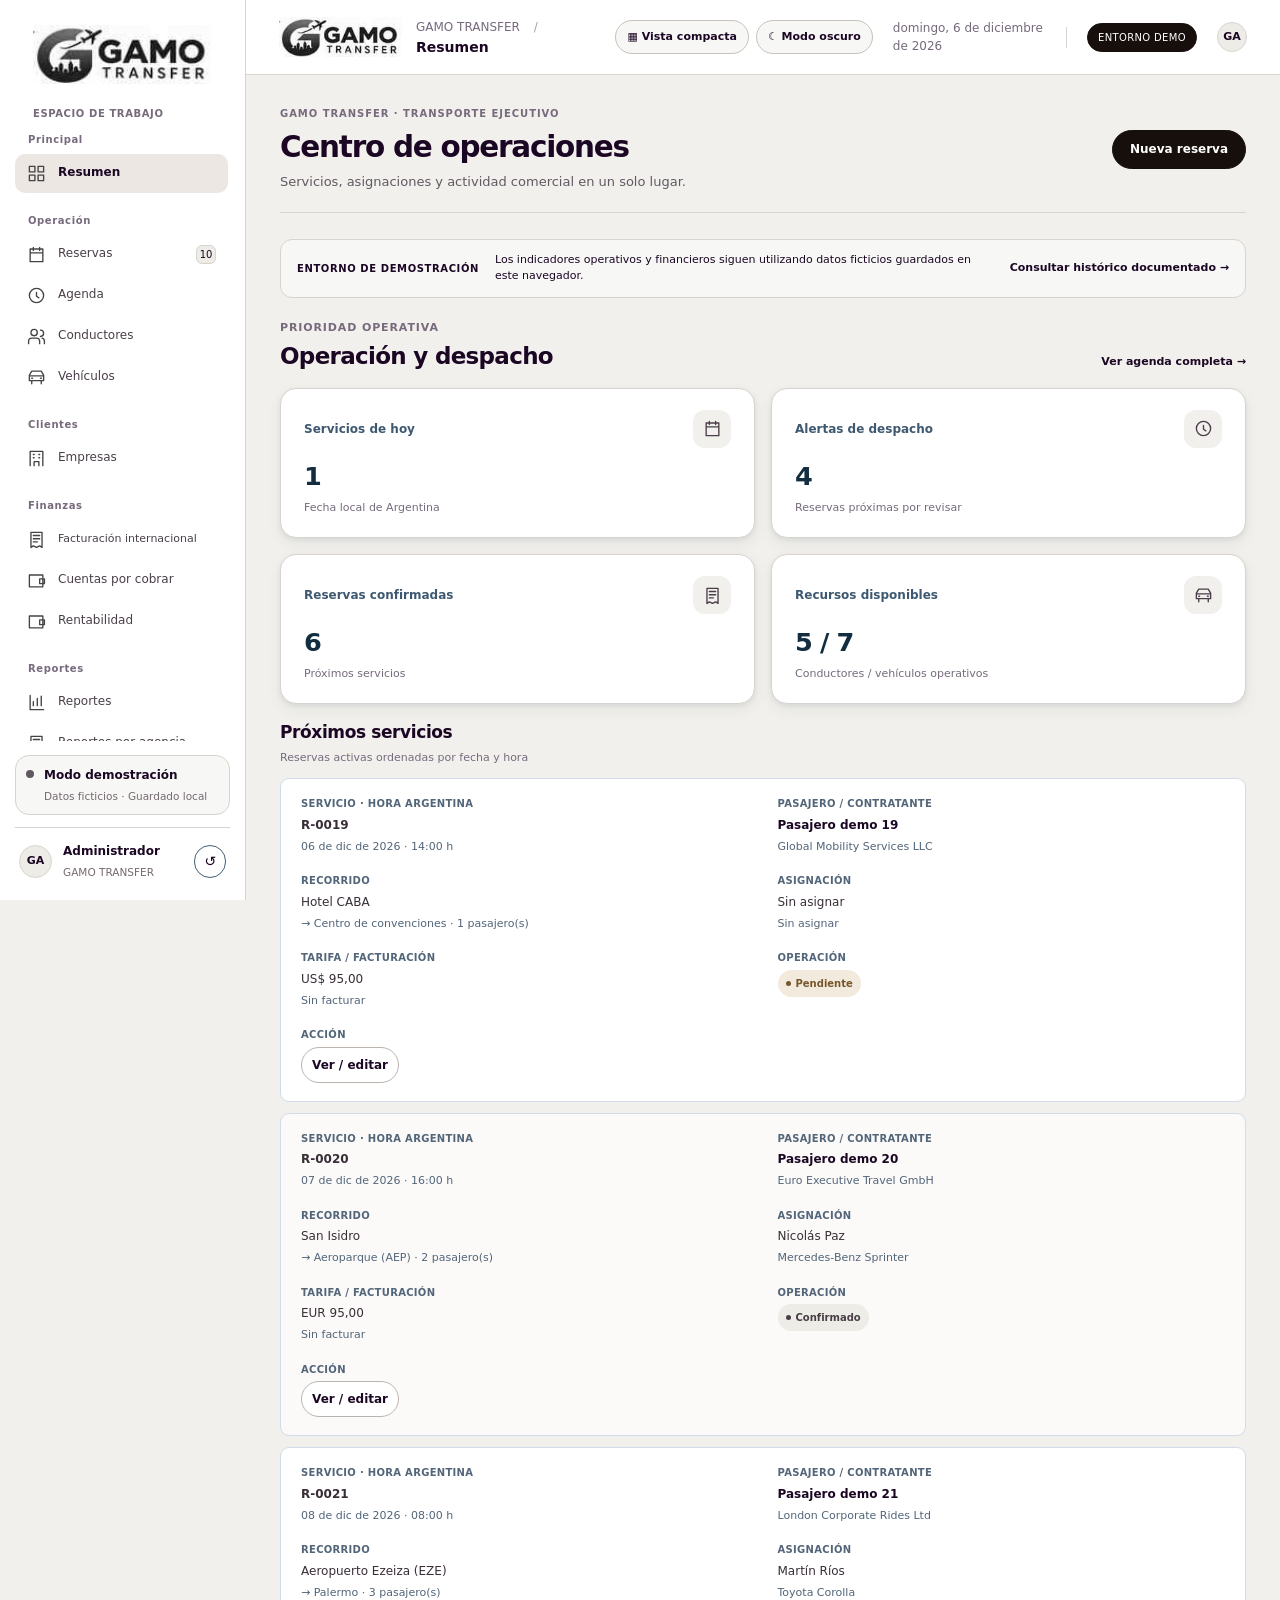
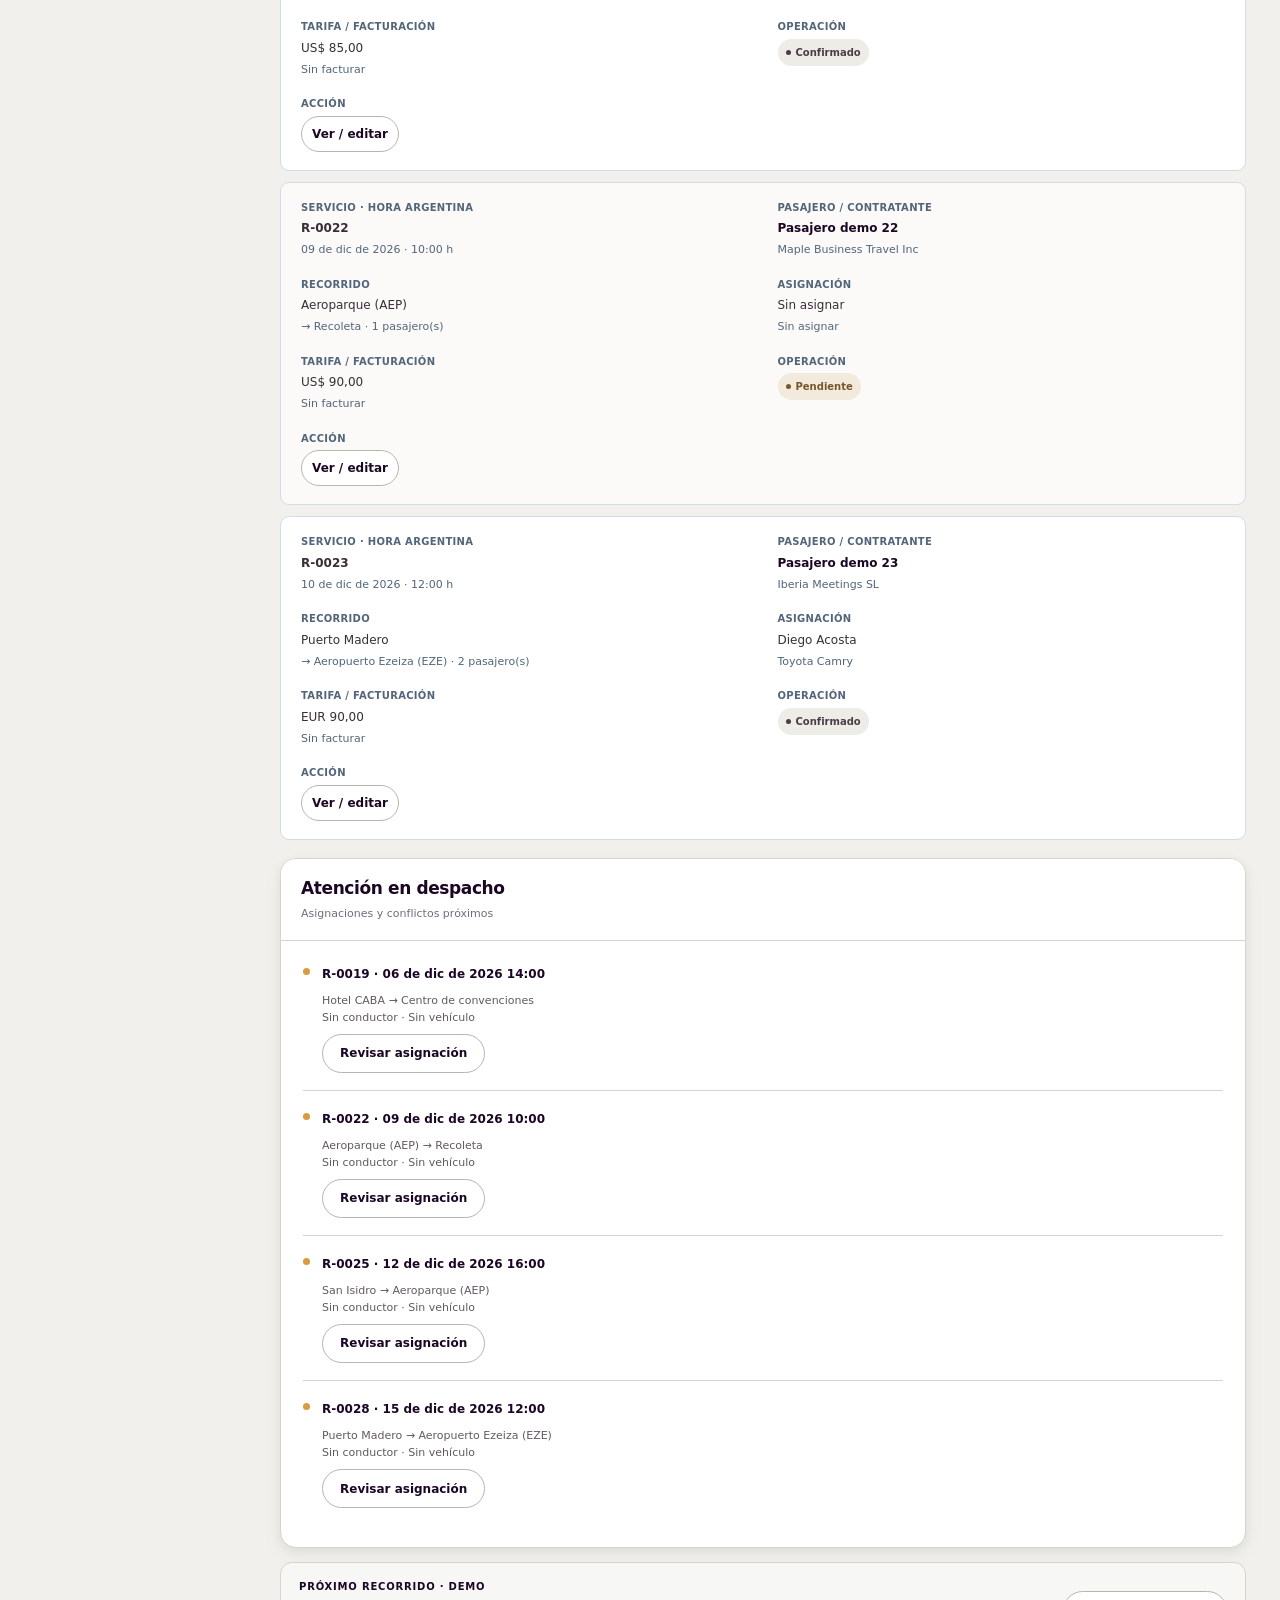
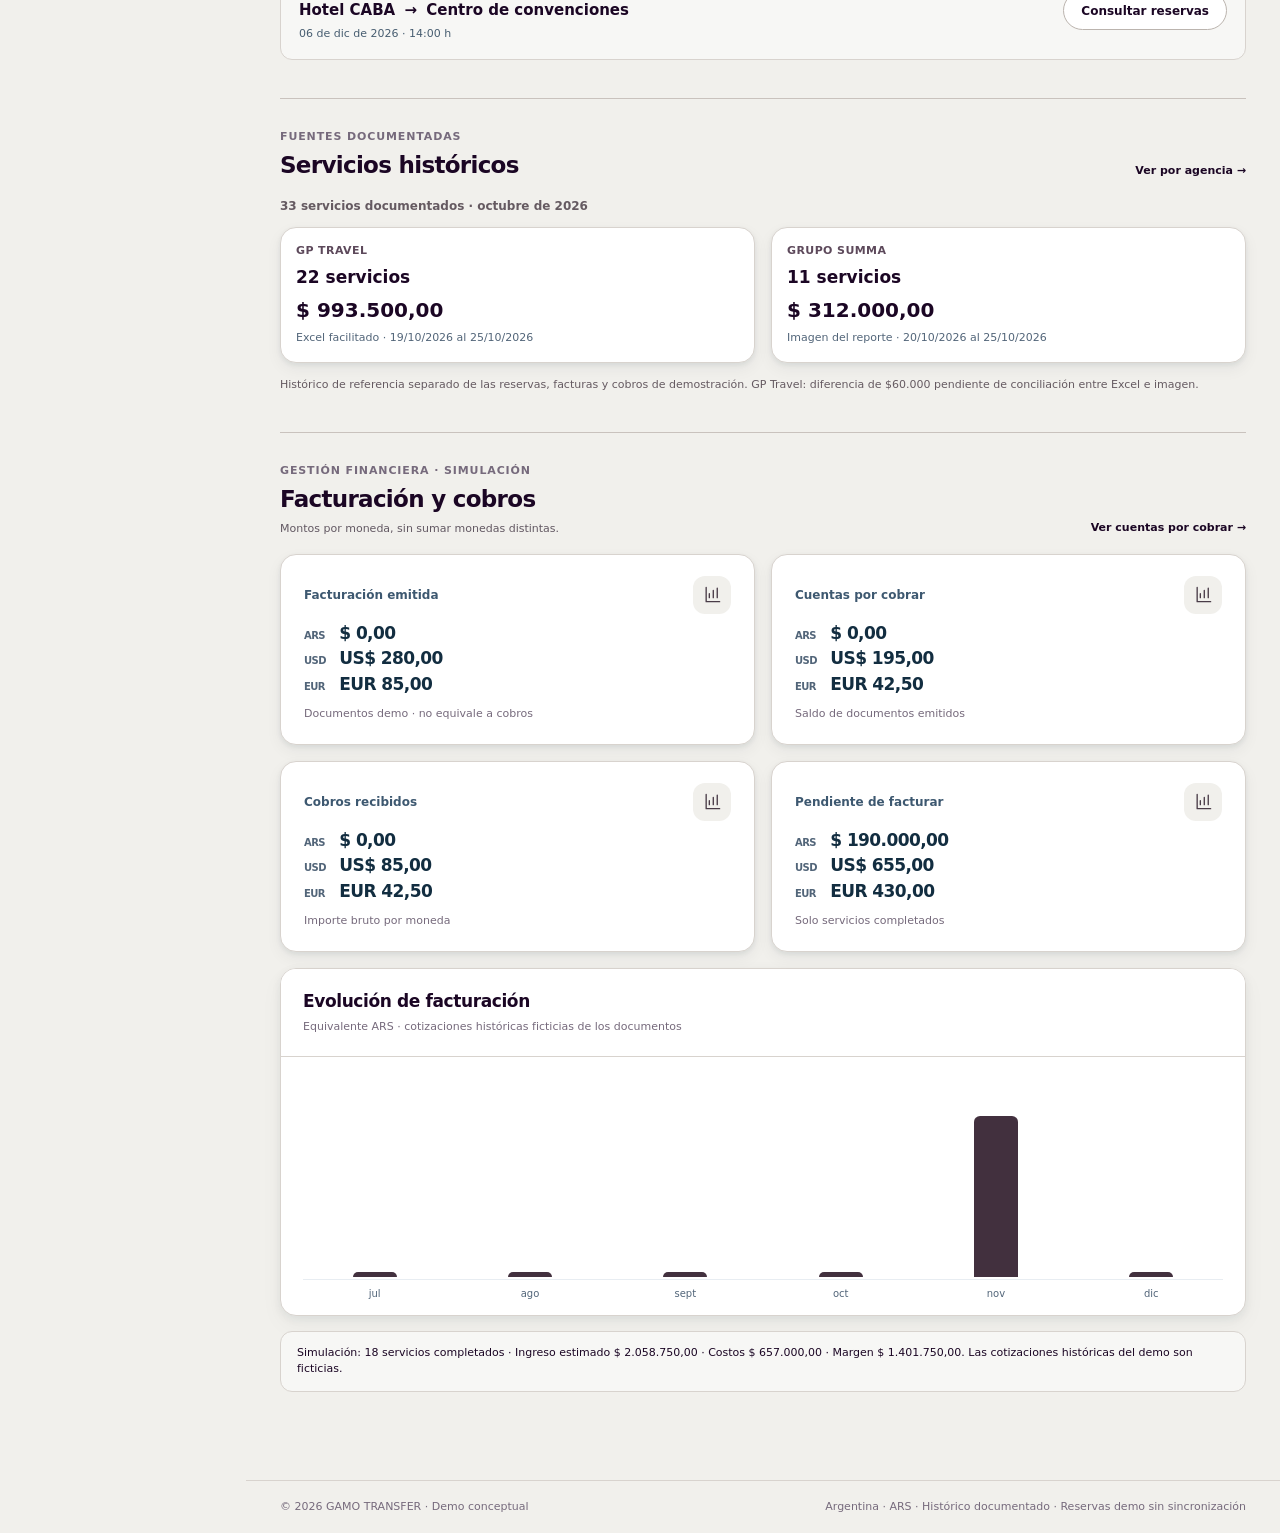
==== commit 7d61a32b: "Actualizar theme-color, favicon y versión CSS para estética editorial cálida Duna" ====
--- a/index.html
+++ b/index.html
@@ -3,7 +3,7 @@
   <head>
     <meta charset="utf-8" />
     <meta name="viewport" content="width=device-width, initial-scale=1" />
-    <meta name="theme-color" content="#002b49" />
+    <meta name="theme-color" content="#1b0624" />
     <meta name="referrer" content="no-referrer" />
     <meta name="robots" content="noindex, nofollow, noarchive" />
     <meta name="gamo-build" content="development" />
@@ -15,9 +15,9 @@
     <title>GAMO TRANSFER | Gestión de transporte</title>
     <link
       rel="icon"
-      href="data:image/svg+xml,%3Csvg xmlns='http://www.w3.org/2000/svg' viewBox='0 0 40 40'%3E%3Crect width='40' height='40' rx='10' fill='%23009edb'/%3E%3Ctext x='9' y='30' font-size='30' font-family='sans-serif' fill='%23002b49'%3EG%3C/text%3E%3C/svg%3E"
+      href="data:image/svg+xml,%3Csvg xmlns='http://www.w3.org/2000/svg' viewBox='0 0 40 40'%3E%3Crect width='40' height='40' rx='10' fill='%23160f0c'/%3E%3Ctext x='9' y='30' font-size='30' font-family='sans-serif' fill='%23f7f7f5'%3EG%3C/text%3E%3C/svg%3E"
     />
-    <link rel="stylesheet" href="styles.css?v=20261101-sections-density-v13" />
+    <link rel="stylesheet" href="styles.css?v=20261101-duna-v14" />
   </head>
   <body>
     <div id="shell" class="shell">
--- a/styles.css
+++ b/styles.css
@@ -2388,12 +2388,11 @@
 .data-table tbody tr:nth-child(even){background:#fafcff}
 .data-table tbody tr:hover{background:#edf6fd}
 .table-toolbar{background:#f0f5f9}
-/* Section containers in the dashboard */
+/* Shared dashboard tokens. The outer section is deliberately not a card;
+   actual spacing and separators are defined in JERARQUÍA EDITORIAL v5. */
 .dashboard-zone{
  --zone-fill:#f3f6f9;--zone-line:#d2dce5;--zone-header:#edf2f6;
- background:var(--zone-fill);border:1px solid var(--zone-line);border-radius:14px;
- margin:30px 0;padding:22px 24px 24px;min-width:0;
- box-shadow:0 4px 15px rgba(13,46,73,.025)
+ min-width:0
 }
 .dashboard-zone-ops{--zone-fill:#eef4f8;--zone-line:#d2dfe8;--zone-header:#f1f5f8}
 .dashboard-zone-history{--zone-fill:#f6f7f9;--zone-line:#d9dfe5;--zone-header:#f5f7f9}
@@ -2412,10 +2411,8 @@
 .dashboard-zone-finance>.panel{margin-top:16px}
 .dashboard-zone>.notice{margin-top:16px}
 .dashboard-zone .mini-link{font-weight:800}
-body[data-density="compact"] .dashboard-zone{margin:16px 0;padding:14px 15px}
 body[data-density="compact"] .dashboard-zone .dashboard-section-heading{margin-bottom:10px;padding-bottom:9px}
 @media(max-width:720px){
- .dashboard-zone{margin:17px 0;padding:13px 12px 16px;border-radius:12px}
  .dashboard-zone .dashboard-section-heading{gap:9px;margin-bottom:13px}
  .dashboard-zone .dashboard-section-heading h2{font-size:17px}
  .dashboard-zone .kpi{padding:13px}
@@ -3138,3 +3135,488 @@
   .dashboard-zone + .dashboard-zone,
   body[data-density="compact"] .dashboard-zone + .dashboard-zone { border-top: 0 !important; }
 }
+
+
+/* GAMO DUNA EDITORIAL v1
+   Adaptación operativa de la referencia Duna. Sólo tipografía de sistema/Inter:
+   GT America no se distribuye ni se importa por licencia. No se añade hero
+   ilustrado a un centro de trabajo ni se reutiliza la identidad ajena.
+   Prioriza una sola tarjeta por pieza, bordes finos, sombra mínima y
+   superficies cálidas con lectura clara en escritorio y móvil. */
+:root {
+  --duna-ink: #1b0624;
+  --duna-espresso: #160f0c;
+  --duna-warm-ash: #766a7c;
+  --duna-graphite: #444444;
+  --duna-stone: #898683;
+  --duna-paper: #ffffff;
+  --duna-linen: #f7f7f5;
+  --duna-bone: #edece7;
+  --duna-mist: #eeeeee;
+  --duna-outline: #d8d3ce;
+  --duna-canvas: #f1f0ec;
+  --duna-action: #160f0c;
+  --duna-action-text: #ffffff;
+  --navy: #1b0624;
+  --navy2: #160f0c;
+  --accent: #1b0624;
+  --cyan: #766a7c;
+  --accent-soft: #edece7;
+  --ink: #1b0624;
+  --muted: #625862;
+  --line: #d8d3ce;
+  --bg: #f7f7f5;
+  --canvas: #f1f0ec;
+  --card: #ffffff;
+  --shadow: 0 1px 4px rgba(22,15,12,.035);
+  --radius: 16px;
+  --surface-raised: #ffffff;
+  --surface-soft: #f7f7f5;
+  --surface-strong: #edece7;
+  --border-strong: #ccc6c0;
+  --text-secondary: #625862;
+  --ui-panel-outline: #d8d3ce;
+  --ui-panel-heading: #f7f7f5;
+  --ui-inset: #f7f7f5;
+  --ui-elevation: 0 1px 4px rgba(22,15,12,.035);
+  --gamo-card-shadow: 0 0 0 1px rgba(22,15,12,.035) inset, 0 1px 4px rgba(22,15,12,.04);
+  --gamo-card-shadow-hover: 0 0 0 1px rgba(22,15,12,.08) inset, 0 7px 18px rgba(22,15,12,.09);
+  --gamo-panel-shadow: 0 0 0 1px rgba(22,15,12,.035) inset, 0 1px 3px rgba(22,15,12,.03);
+  --gamo-panel-shadow-hover: 0 0 0 1px rgba(22,15,12,.07) inset, 0 4px 12px rgba(22,15,12,.06);
+}
+body {
+  background: var(--canvas);
+  color: var(--ink);
+  font-family: Inter, "Segoe UI", ui-sans-serif, system-ui, -apple-system, BlinkMacSystemFont, sans-serif;
+  font-size: 14px;
+  line-height: 1.5;
+}
+h1, h2, h3, .kpi-value, .history-source-money {
+  font-feature-settings: "tnum" 1;
+  text-wrap: pretty;
+}
+h1 { font-size: clamp(29px, 2.3vw, 38px); font-weight: 600; letter-spacing: -.042em; line-height: 1.12; }
+h2 { font-weight: 600; letter-spacing: -.023em; }
+h3 { font-weight: 600; letter-spacing: -.012em; }
+main { max-width: 1540px; }
+.page-header { gap: 18px; margin-bottom: 26px; padding-bottom: 19px; border-bottom: 1px solid var(--duna-outline); }
+.page-header .eyebrow, .eyebrow {
+  color: var(--duna-warm-ash);
+  font-weight: 600;
+  font-size: 10px;
+  letter-spacing: .095em;
+}
+.subheading { color: var(--muted); font-size: 13px; line-height: 1.6; }
+.mini-link, .table-action, .history-source-name, .agency-partner .partner-text {
+  color: var(--duna-ink);
+  font-weight: 600;
+}
+.footer { border-top-color: var(--duna-outline); color: var(--duna-warm-ash); }
+
+/* Navegación Duna: superficie papel, sin antigua barra azul. */
+body .sidebar {
+  background: var(--duna-paper);
+  color: var(--duna-ink);
+  border-right: 1px solid var(--duna-outline);
+  box-shadow: none;
+}
+.sidebar .brand-logo, .top-brand-logo { filter: grayscale(1); }
+.sidebar .brand-logo { background: transparent; }
+.sidebar .nav-caption,
+.sidebar .nav-group-label,
+.sidebar .nav-group-label.first { color: #766a7c; font-weight: 600; letter-spacing: .06em; }
+.sidebar .nav { scrollbar-color: #beb5b9 transparent; }
+.sidebar .nav a {
+  color: #4a3f49;
+  border-radius: 10px;
+  font-weight: 500;
+  transition: background 180ms ease, color 180ms ease;
+}
+.sidebar .nav a:hover { background: #f2eeeb; color: var(--duna-ink); }
+.sidebar .nav a.active { background: #ece7e3; color: var(--duna-ink); font-weight: 650; }
+.sidebar .nav a.active::before { display: none; }
+.sidebar .nav-count, .avatar-admin, .top-avatar {
+  background: #edece7; color: var(--duna-ink);
+  border: 1px solid #d8d3ce;
+}
+.sidebar .demo-note { background: #f7f7f5; border: 1px solid #d8d3ce; color: var(--duna-ink); border-radius: 14px; }
+.sidebar .demo-note small, .sidebar .side-user small { color: #756970; }
+.sidebar .side-user { border-top-color: var(--duna-outline); }
+.sidebar .reset-demo { color: var(--duna-ink); }
+.sidebar .pulse-dot { background: #625862; box-shadow: none; }
+body .topbar { background: #fff; border-bottom: 1px solid var(--duna-outline); box-shadow: none; }
+.top-breadcrumb, .top-date { color: #766a7c; }
+.top-slash { color: #aaa09d; }
+.top-divider { background: var(--duna-outline); }
+.top-demo {
+  background: var(--duna-espresso); color: #fff;
+  border-color: var(--duna-espresso); border-radius: 999px;
+  font-size: 10px; letter-spacing: .035em; font-weight: 500;
+}
+
+/* Acciones editoriales: espresso y pills, no azules saturados. */
+body .btn {
+  border-radius: 999px;
+  min-height: 38px;
+  font-weight: 600;
+  font-size: 12px;
+  letter-spacing: 0;
+  padding-inline: 17px;
+  transition: background-color 180ms ease, border-color 180ms ease, box-shadow 180ms ease, transform 180ms ease;
+}
+body :is(.btn-primary,.btn-accent) {
+  background: var(--duna-action);
+  color: var(--duna-action-text);
+  border-color: var(--duna-action);
+}
+body :is(.btn-primary,.btn-accent):hover {
+  background: #382a31;
+  color: #fff;
+  border-color: #382a31;
+}
+body .btn-light {
+  background: #fff; color: var(--duna-ink);
+  border: 1px solid #bbb4ae;
+}
+body .btn-light:hover { background: #f1efec; border-color: #948b8f; }
+body .btn-danger { background: #f8edeb; color: #763b3d; border: 1px solid #d7b6b2; }
+body .btn-danger:hover { background: #f0dcd9; }
+body .ui-control-btn {
+  border: 1px solid #c9c2bb;
+  border-radius: 999px;
+  background: #f7f7f5; color: var(--duna-ink);
+  font-weight: 600;
+}
+body .ui-control-btn:hover { background: #edece7; border-color: #a9a099; }
+.icon-button, .reset-demo { border-radius: 999px; }
+.icon-button, .reset-demo, .nav-ico { color: var(--duna-graphite); }
+.icon-button:hover, .reset-demo:hover { background: #edece7; }
+button:focus-visible, a:focus-visible, input:focus-visible,
+select:focus-visible, textarea:focus-visible, .ui-control-btn:focus-visible {
+  outline: 2px solid #6b5367;
+  outline-offset: 3px;
+}
+
+/* Tarjetas independientes: papel, radio suave, línea fina y elevación mínima. */
+body :is(.kpi,.entity-card,.stat-pill,.history-source-item,.agenda-day,.panel,.document-sheet,.agency-document),
+body .dashboard-zone :is(.kpi,.history-source-item,.panel) {
+  background: #fff;
+  border: 1px solid var(--duna-outline);
+  border-radius: 16px;
+  color: var(--duna-ink);
+}
+body :is(.kpi,.entity-card,.stat-pill,.history-source-item,.agenda-day),
+body .dashboard-zone :is(.kpi,.history-source-item) { box-shadow: var(--gamo-card-shadow); }
+body .panel, body .dashboard-zone .panel { box-shadow: var(--gamo-panel-shadow); }
+body .kpi { padding: 21px 23px; }
+body .kpi-top { margin-bottom: 14px; }
+body .kpi-label { color: #655861; font-size: 12px; font-weight: 600; }
+body .kpi-value { font-size: clamp(22px, 2vw, 29px); font-weight: 600; color: var(--duna-ink); letter-spacing: -.035em; }
+body .kpi-foot { color: #766a7c; }
+body .kpi-icon, body .kpi-icon.amber, body .kpi-icon.blue, body .kpi-icon.violet {
+  background: #f1f0ec; color: #4a3c48; border-radius: 12px;
+}
+body .entity-name { color: var(--duna-ink); font-size: 14px; font-weight: 650; }
+body .entity-sub, body .meta-row { color: #6f636c; }
+body .meta-row strong, body .stat-pill strong { color: var(--duna-ink); font-weight: 600; }
+body .entity-top .avatar { background: #edece7; color: var(--duna-ink); }
+body .entity-card .entity-meta {
+  background: transparent;
+  border: 0;
+  border-top: 1px solid var(--duna-outline);
+  border-radius: 0;
+  box-shadow: none;
+}
+body .panel-head, body .dashboard-zone .panel-head {
+  background: #fff; border-bottom: 1px solid var(--duna-outline);
+}
+body .panel-head h2 { color: var(--duna-ink); font-size: 17px; }
+body .panel-sub { color: var(--duna-warm-ash); }
+body .history-source-item strong, body .history-source-money { color: var(--duna-ink); }
+body .history-source-flat .history-source-lead,
+body .history-source-flat .history-source-foot { color: #655a61; }
+@media (hover: hover) and (pointer: fine) {
+  body :is(.kpi,.entity-card,.stat-pill,.history-source-item,.agenda-day):hover,
+  body .dashboard-zone :is(.kpi,.history-source-item):hover {
+    box-shadow: var(--gamo-card-shadow-hover);
+    transform: translateY(-2px);
+  }
+  body .panel:hover, body .dashboard-zone .panel:hover { box-shadow: var(--gamo-panel-shadow-hover); }
+}
+/* Los listados y metadatos no recuperan una segunda tarjeta. */
+body .panel.panel--collection,
+body .dashboard-zone .panel.panel--collection,
+body[data-theme="dark"] .panel.panel--collection,
+body[data-theme="dark"] .dashboard-zone .panel.panel--collection {
+  background: transparent;
+  box-shadow: none;
+  border: 0;
+  border-radius: 0;
+  overflow: visible;
+}
+body .panel.panel--collection:is(:hover,:focus-within),
+body .dashboard-zone .panel.panel--collection:is(:hover,:focus-within),
+body[data-theme="dark"] .panel.panel--collection:is(:hover,:focus-within),
+body[data-theme="dark"] .dashboard-zone .panel.panel--collection:is(:hover,:focus-within) { box-shadow: none; }
+body .panel.panel--collection .panel-head,
+body .dashboard-zone .panel.panel--collection .panel-head {
+  background: transparent; border: 0; padding: 0; margin-bottom: 12px;
+}
+body .history-source-flat, body .dashboard-zone .history-source-flat {
+  background: transparent; border: 0; box-shadow: none; padding: 0;
+}
+body .agency-document .agency-meta>div,
+body .agency-document .agency-subpanel {
+  background: transparent; border: 0; box-shadow: none; transform: none; color: var(--ink);
+}
+
+/* Agrupaciones operativas: sin cajas exteriores ni franjas de color. */
+body .dashboard-zone, body .dashboard-zone-ops,
+body .dashboard-zone-history, body .dashboard-zone-finance {
+  background: transparent; border: 0; border-radius: 0; box-shadow: none;
+}
+.dashboard-zone + .dashboard-zone,
+body[data-density="compact"] .dashboard-zone + .dashboard-zone {
+  border-top: 1px solid #c9c2bd;
+}
+body .dashboard-zone .dashboard-section-heading h2 {
+  color: var(--duna-ink); font-size: 23px; font-weight: 600; letter-spacing: -.03em;
+}
+body .dashboard-zone .dashboard-section-heading .eyebrow {
+  color: var(--duna-warm-ash); font-weight: 600; letter-spacing: .08em;
+}
+.dashboard-section-heading .mini-link, .dashboard-zone .mini-link { color: var(--duna-ink); }
+.dashboard-zone .dashboard-next-route,
+.dashboard-next-route, .dashboard-environment-note, .notice,
+.toolbar:not(.agency-toolbar), .agency-toolbar, .advanced-filters, .agency-report-filters,
+.booking-results-heading, .table-toolbar, .total-band {
+  background: #f7f7f5;
+  color: var(--duna-ink);
+  border: 1px solid #d8d3ce;
+  border-radius: 12px;
+}
+.dashboard-environment-note strong,
+.dashboard-environment-note a,
+.dashboard-route-text strong, .dashboard-route-text strong span,
+.route-eyebrow, .total-band strong { color: var(--duna-ink); }
+body .history-source-name { color: #5d495b; }
+body .dashboard-zone .dashboard-next-route { background: #f7f7f5; border-color: #d8d3ce; }
+body .booking-results-heading { background: #fff; }
+body .agency-document .agency-meta>div, body .agency-document .agency-subpanel { padding: 4px 0; }
+
+/* Formularios, tablas, gráficos y estados de lectura. */
+body :is(.field-select,.field-input,.form-group input,.form-group select,.search-wrap,.search-wrap input,.modal textarea) {
+  background: #eee; color: var(--duna-ink); border-color: #b8b1ac; border-radius: 8px;
+}
+body :is(.field-select,.field-input,.form-group input,.form-group select,.search-wrap input,.modal textarea):hover {
+  border-color: #73676c;
+}
+body :is(.field-select,.field-input,.form-group input,.form-group select,.search-wrap input,.modal textarea):focus {
+  outline: 2px solid #6b5367; outline-offset: 1px; border-color: #6b5367;
+}
+body :is(input,select,textarea)::placeholder { color: #706770; opacity: 1; }
+body .data-table thead, body .table-toolbar { background: #f7f7f5; }
+body .data-table th { color: #60555c; font-weight: 650; font-size: 10px; }
+body .data-table td { color: #392e37; border-top-color: #dfdad6; }
+body .data-table tbody tr:nth-child(even) { background: #fbfaf9; }
+body .data-table tbody tr:hover { background: #efede9; }
+body .data-table .primary-cell,
+body .data-table .primary-cell strong { color: var(--duna-ink); }
+body .agenda-day-head { background: #f7f7f5; border-bottom-color: var(--duna-outline); }
+body .agenda-event { background: #f7f7f5; border-color: #d8d3ce; border-radius: 10px; color: var(--duna-ink); }
+body .agenda-event:hover { background: #edece7; }
+body .bar { background: #d6cdd3; border-radius: 6px 6px 0 0; }
+body .bar.active, body .progress-fill, body .agency-bar,
+body .agency-bar.green, body .agency-bar.gold { background: #42303e; }
+body .bar .tip { background: #42303e; color: #fff; }
+body .agency-bar-rail, body .progress { background: #ded8d3; }
+body .agency-table tfoot td { background: #edece7; color: var(--duna-ink); border-top-color: #ada39d; }
+body .agency-document-title h2 { color: var(--duna-ink); }
+body .agency-table .total-cell { color: var(--duna-ink); }
+body .agency-partner .partner-text { color: var(--duna-ink); }
+
+/* Los estados mantienen diferencias semánticas discretas, sin azul saturado. */
+body .badge { border-radius: 999px; font-weight: 600; }
+body .badge.info, body .badge.neutral, body .badge.purple, body .badge.progress {
+  background: #edece7; color: #4a3e47;
+}
+body .badge.success { background: #e7eee9; color: #355a45; }
+body .badge.warning { background: #f2eadd; color: #76572c; }
+body .badge.danger { background: #f5e4e5; color: #7f3740; }
+body .positive { color: #355a45; }
+body .negative, body .form-error { color: #8a3942; }
+body .top-demo, body .badge { white-space: nowrap; }
+body .modal, body .document-sheet, body .agency-document { border-radius: 18px; }
+body .modal-header { border-bottom-color: var(--duna-outline); }
+body .toast { background: #241b20; color: #fff; }
+body .toast svg { color: #fff; }
+body .skip-link { background: #fff; border-color: #5d485c; color: var(--duna-ink); }
+
+/* Alternancia nocturna neutra y cálida, sin los antiguos azules del dashboard. */
+body[data-theme="dark"] {
+  color-scheme: dark;
+  --navy: #f1eae9;
+  --navy2: #f1eae9;
+  --accent: #f1eae9;
+  --cyan: #b7a5b0;
+  --accent-soft: #332b31;
+  --ink: #f6f1ef;
+  --muted: #d2c5cd;
+  --line: #5b5157;
+  --bg: #211c20;
+  --canvas: #171316;
+  --card: #292428;
+  --surface-raised: #292428;
+  --surface-soft: #312b30;
+  --surface-strong: #3b3339;
+  --border-strong: #64585f;
+  --text-secondary: #d2c5cd;
+  --duna-ink: #f6f1ef;
+  --duna-espresso: #f5eeea;
+  --duna-warm-ash: #cbbec7;
+  --duna-graphite: #d9cfd4;
+  --duna-stone: #b6aaaf;
+  --duna-paper: #292428;
+  --duna-linen: #211c20;
+  --duna-bone: #30292e;
+  --duna-mist: #393137;
+  --duna-outline: #5b5157;
+  --duna-canvas: #171316;
+  --duna-action: #f5eeea;
+  --duna-action-text: #211920;
+  --gamo-card-shadow: 0 0 0 1px rgba(255,255,255,.035) inset, 0 2px 8px rgba(0,0,0,.14);
+  --gamo-card-shadow-hover: 0 0 0 1px rgba(255,255,255,.075) inset, 0 8px 20px rgba(0,0,0,.22);
+  --gamo-panel-shadow: 0 0 0 1px rgba(255,255,255,.025) inset, 0 2px 6px rgba(0,0,0,.12);
+  --gamo-panel-shadow-hover: 0 0 0 1px rgba(255,255,255,.06) inset, 0 6px 16px rgba(0,0,0,.18);
+  background: var(--canvas); color: var(--ink);
+}
+body[data-theme="dark"] .sidebar {
+  background: #211c20; color: #f6f1ef; border-right-color: #51464e;
+}
+body[data-theme="dark"] .sidebar .brand-logo { background: transparent; }
+body[data-theme="dark"] .sidebar .nav-caption,
+body[data-theme="dark"] .sidebar .nav-group-label { color: #d3c7ce; }
+body[data-theme="dark"] .sidebar .nav a { color: #e7dce3; }
+body[data-theme="dark"] .sidebar .nav a:hover { background: #3b3339; color: #fff; }
+body[data-theme="dark"] .sidebar .nav a.active { background: #463940; color: #fff; }
+body[data-theme="dark"] .sidebar .nav-count,
+body[data-theme="dark"] .avatar-admin,
+body[data-theme="dark"] .top-avatar { background: #3b3339; color: #f6f1ef; border-color: #64585f; }
+body[data-theme="dark"] .sidebar .demo-note { background: #2e282d; border-color: #64585f; color: #f6f1ef; }
+body[data-theme="dark"] .sidebar .demo-note small,
+body[data-theme="dark"] .sidebar .side-user small { color: #d3c7ce; }
+body[data-theme="dark"] .sidebar .side-user { border-top-color: #51464e; }
+body[data-theme="dark"] .sidebar .pulse-dot { background: #c0b2bb; box-shadow: none; }
+body[data-theme="dark"] .topbar { background: #211c20; border-bottom-color: #51464e; color: #f6f1ef; }
+body[data-theme="dark"] .top-breadcrumb, body[data-theme="dark"] .top-date { color: #d2c5cd; }
+body[data-theme="dark"] .top-demo { background: #e9e1dd; border-color: #e9e1dd; color: #221b20; }
+body[data-theme="dark"] :is(.btn-primary,.btn-accent) { background: #f5eeea; border-color: #f5eeea; color: #211920; }
+body[data-theme="dark"] :is(.btn-primary,.btn-accent):hover { background: #ded1d8; border-color: #ded1d8; color: #211920; }
+body[data-theme="dark"] .btn-light,
+body[data-theme="dark"] .ui-control-btn { background: #312b30; color: #f6f1ef; border-color: #7a6c76; }
+body[data-theme="dark"] .btn-light:hover,
+body[data-theme="dark"] .ui-control-btn:hover { background: #463a43; color: #fff; }
+body[data-theme="dark"] .btn-danger { background: #4d2b33; color: #ffdbdf; border-color: #8d4f58; }
+body[data-theme="dark"] :is(.kpi,.entity-card,.stat-pill,.history-source-item,.agenda-day,.panel,.document-sheet,.agency-document),
+body[data-theme="dark"] .dashboard-zone :is(.kpi,.history-source-item,.panel) {
+  background: #292428; border: 1px solid #5b5157; color: #f6f1ef;
+}
+body[data-theme="dark"] :is(.kpi,.entity-card,.stat-pill,.history-source-item,.agenda-day),
+body[data-theme="dark"] .dashboard-zone :is(.kpi,.history-source-item) { box-shadow: var(--gamo-card-shadow); }
+body[data-theme="dark"] .panel,
+body[data-theme="dark"] .dashboard-zone .panel { box-shadow: var(--gamo-panel-shadow); }
+body[data-theme="dark"] .kpi .kpi-label,
+body[data-theme="dark"] .kpi .kpi-foot,
+body[data-theme="dark"] .entity-sub,
+body[data-theme="dark"] .meta-row { color: #d2c5cd; }
+body[data-theme="dark"] .kpi .kpi-value,
+body[data-theme="dark"] .entity-name,
+body[data-theme="dark"] .meta-row strong,
+body[data-theme="dark"] .stat-pill strong,
+body[data-theme="dark"] .history-source-money,
+body[data-theme="dark"] .history-source-item strong,
+body[data-theme="dark"] .dashboard-zone .dashboard-section-heading h2 { color: #f6f1ef; }
+body[data-theme="dark"] .kpi-icon,
+body[data-theme="dark"] .kpi-icon.amber,
+body[data-theme="dark"] .kpi-icon.blue,
+body[data-theme="dark"] .kpi-icon.violet,
+body[data-theme="dark"] .entity-top .avatar { background: #3d343a; color: #f5eaeF; }
+body[data-theme="dark"] .panel-head,
+body[data-theme="dark"] .dashboard-zone .panel-head,
+body[data-theme="dark"] .data-table thead,
+body[data-theme="dark"] .agenda-day-head { background: #312b30; border-color: #5b5157; }
+body[data-theme="dark"] .panel-head h2 { color: #f6f1ef; }
+body[data-theme="dark"] .panel-sub,
+body[data-theme="dark"] .history-source-flat .history-source-lead,
+body[data-theme="dark"] .history-source-flat .history-source-foot { color: #d2c5cd; }
+body[data-theme="dark"] :is(.toolbar,.agency-toolbar,.advanced-filters,.agency-report-filters,.booking-results-heading,.notice,.dashboard-environment-note,.dashboard-next-route,.table-toolbar,.total-band),
+body[data-theme="dark"] .dashboard-zone .dashboard-next-route {
+  background: #302a2e; border-color: #5b5157; color: #f6f1ef;
+}
+body[data-theme="dark"] .dashboard-environment-note strong,
+body[data-theme="dark"] .dashboard-environment-note a,
+body[data-theme="dark"] .dashboard-route-text strong,
+body[data-theme="dark"] .dashboard-route-text strong span,
+body[data-theme="dark"] .route-eyebrow { color: #f6f1ef; }
+body[data-theme="dark"] :is(.field-select,.field-input,.form-group input,.form-group select,.search-wrap,.search-wrap input,.modal textarea) {
+  background: #393137; color: #f6f1ef; border-color: #877983;
+}
+body[data-theme="dark"] :is(input,select,textarea)::placeholder { color: #c9bdc4; }
+body[data-theme="dark"] .data-table tbody tr:nth-child(even) { background: #2d272c; }
+body[data-theme="dark"] .data-table tbody tr:hover { background: #40363c; }
+body[data-theme="dark"] .data-table th { color: #e5d9e0; }
+body[data-theme="dark"] .data-table td { color: #f2e8ed; border-color: #5b5157; }
+body[data-theme="dark"] .data-table .primary-cell { color: #fff; }
+body[data-theme="dark"] .agenda-event { background: #383037; border-color: #665960; color: #f2eaee; }
+body[data-theme="dark"] .agenda-event:hover { background: #463c43; }
+body[data-theme="dark"] .bar { background: #51444e; }
+body[data-theme="dark"] :is(.bar.active,.progress-fill,.agency-bar,.agency-bar.green,.agency-bar.gold) { background: #cabdc6; }
+body[data-theme="dark"] .agency-bar-rail,
+body[data-theme="dark"] .progress { background: #413841; }
+body[data-theme="dark"] .agency-table tfoot td { background: #352d33; color: #f6f1ef; border-color: #7e7079; }
+body[data-theme="dark"] .badge.info,
+body[data-theme="dark"] .badge.neutral,
+body[data-theme="dark"] .badge.purple,
+body[data-theme="dark"] .badge.progress { background: #453943; color: #eee3ea; }
+body[data-theme="dark"] .badge.success { background: #2c4639; color: #d2f0df; }
+body[data-theme="dark"] .badge.warning { background: #554630; color: #f8e6c5; }
+body[data-theme="dark"] .badge.danger { background: #56343c; color: #ffd9df; }
+body[data-theme="dark"] .positive { color: #d2f0df; }
+body[data-theme="dark"] .negative,
+body[data-theme="dark"] .form-error { color: #ffcbd1; }
+body[data-theme="dark"] .history-source-flat,
+body[data-theme="dark"] .dashboard-zone .history-source-flat,
+body[data-theme="dark"] .panel.panel--collection,
+body[data-theme="dark"] .dashboard-zone .panel.panel--collection {
+  background: transparent; border: 0; box-shadow: none;
+}
+body[data-theme="dark"] .agency-document .agency-meta>div,
+body[data-theme="dark"] .agency-document .agency-subpanel { background: transparent; border: 0; box-shadow: none; }
+body[data-theme="dark"] .agency-document-title h2,
+body[data-theme="dark"] .agency-partner .partner-text { color: #f6f1ef; }
+body[data-theme="dark"] .skip-link { background: #292428; border-color: #bfaeb7; color: #fff; }
+
+/* Densidad, móviles, documentos impresos y preferencias de movimiento. */
+@media (max-width: 720px) {
+  body .dashboard-zone .dashboard-section-heading h2 { font-size: 20px; }
+  body .page-header h1 { font-size: 28px; }
+  body .kpi { padding: 16px; }
+  body .btn { min-height: 37px; max-width: 100%; }
+}
+@media (prefers-reduced-motion: reduce) {
+  body :is(.kpi,.entity-card,.stat-pill,.history-source-item,.agenda-day,.panel,.btn) {
+    transition: none !important;
+    transform: none !important;
+  }
+}
+@media print {
+  body, body[data-theme="dark"] { background: #fff !important; color: #111 !important; }
+  body :is(.kpi,.entity-card,.stat-pill,.history-source-item,.agenda-day,.panel,.document-sheet,.agency-document),
+  body[data-theme="dark"] :is(.kpi,.entity-card,.stat-pill,.history-source-item,.agenda-day,.panel,.document-sheet,.agency-document) {
+    background: #fff !important;
+    color: #111 !important;
+    box-shadow: none !important;
+    border-color: #bbb !important;
+  }
+  body .dashboard-zone + .dashboard-zone { border-top-color: #bbb !important; }
+}
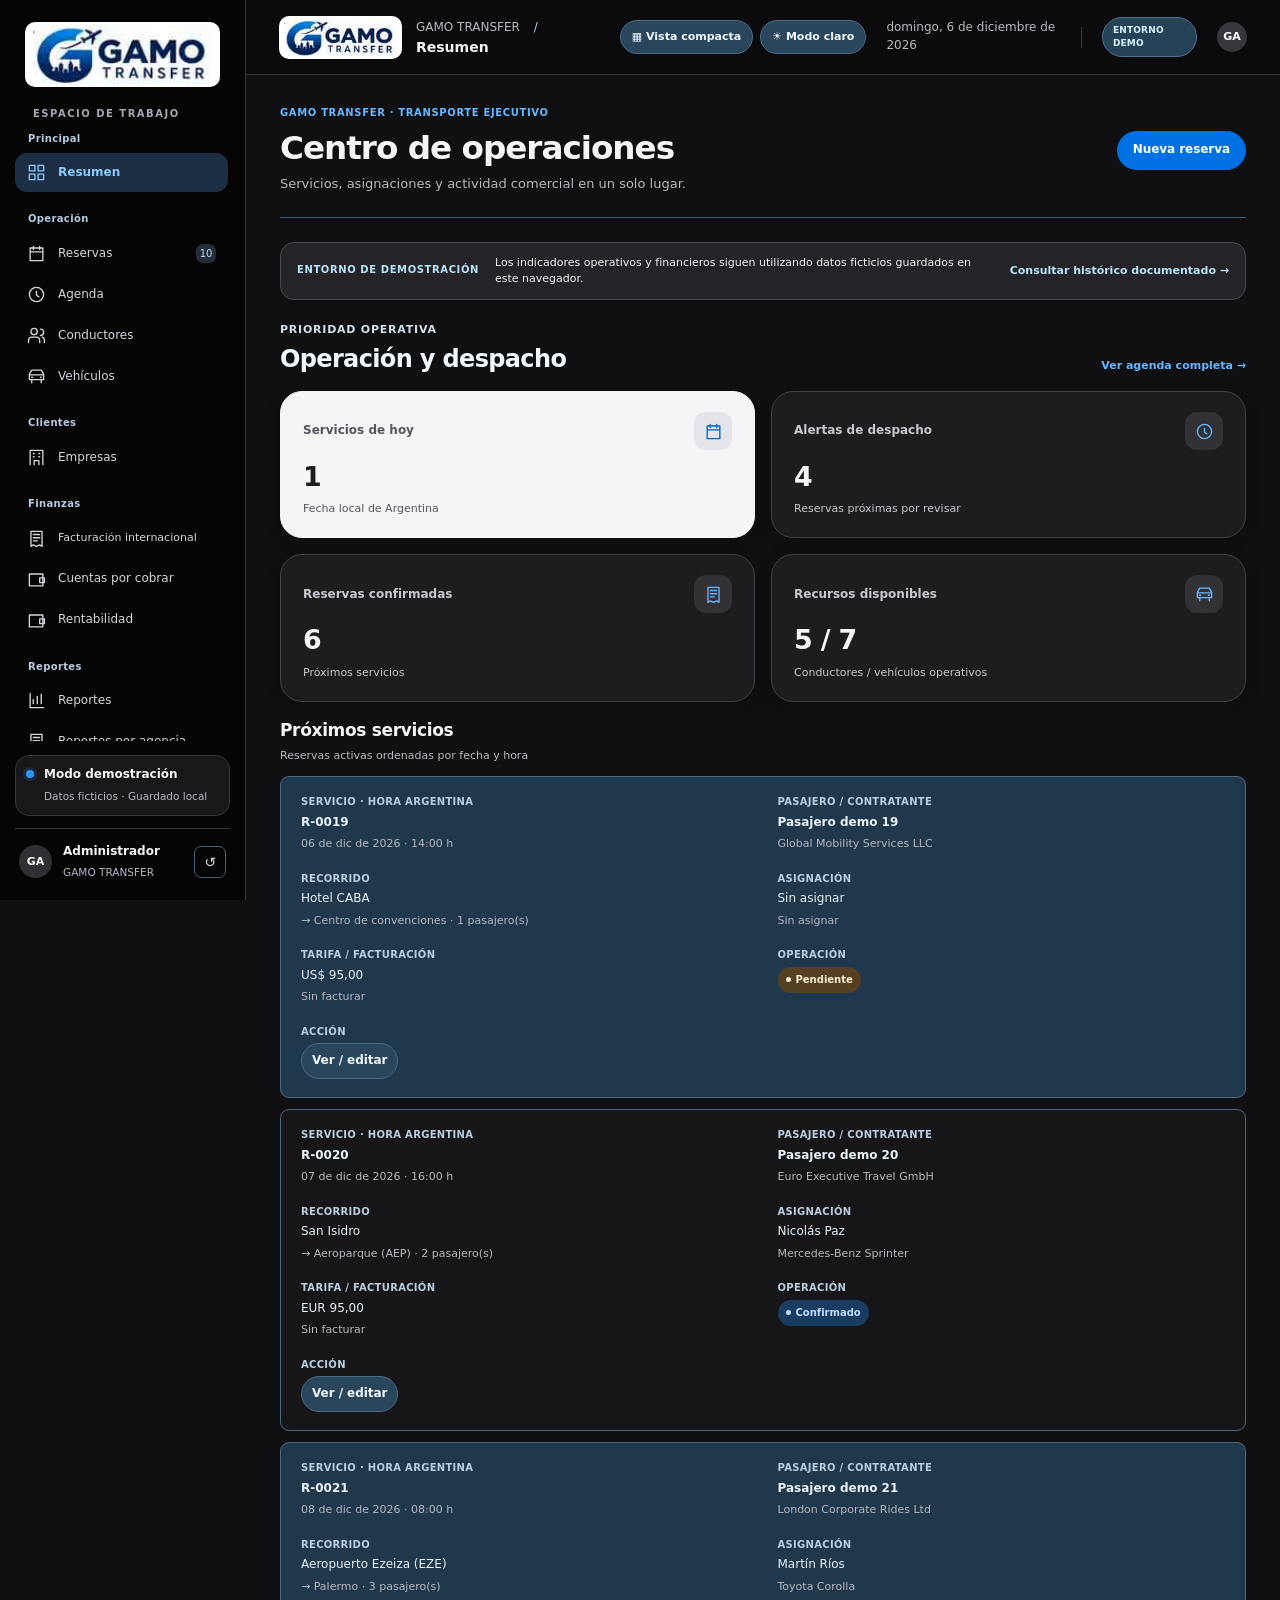
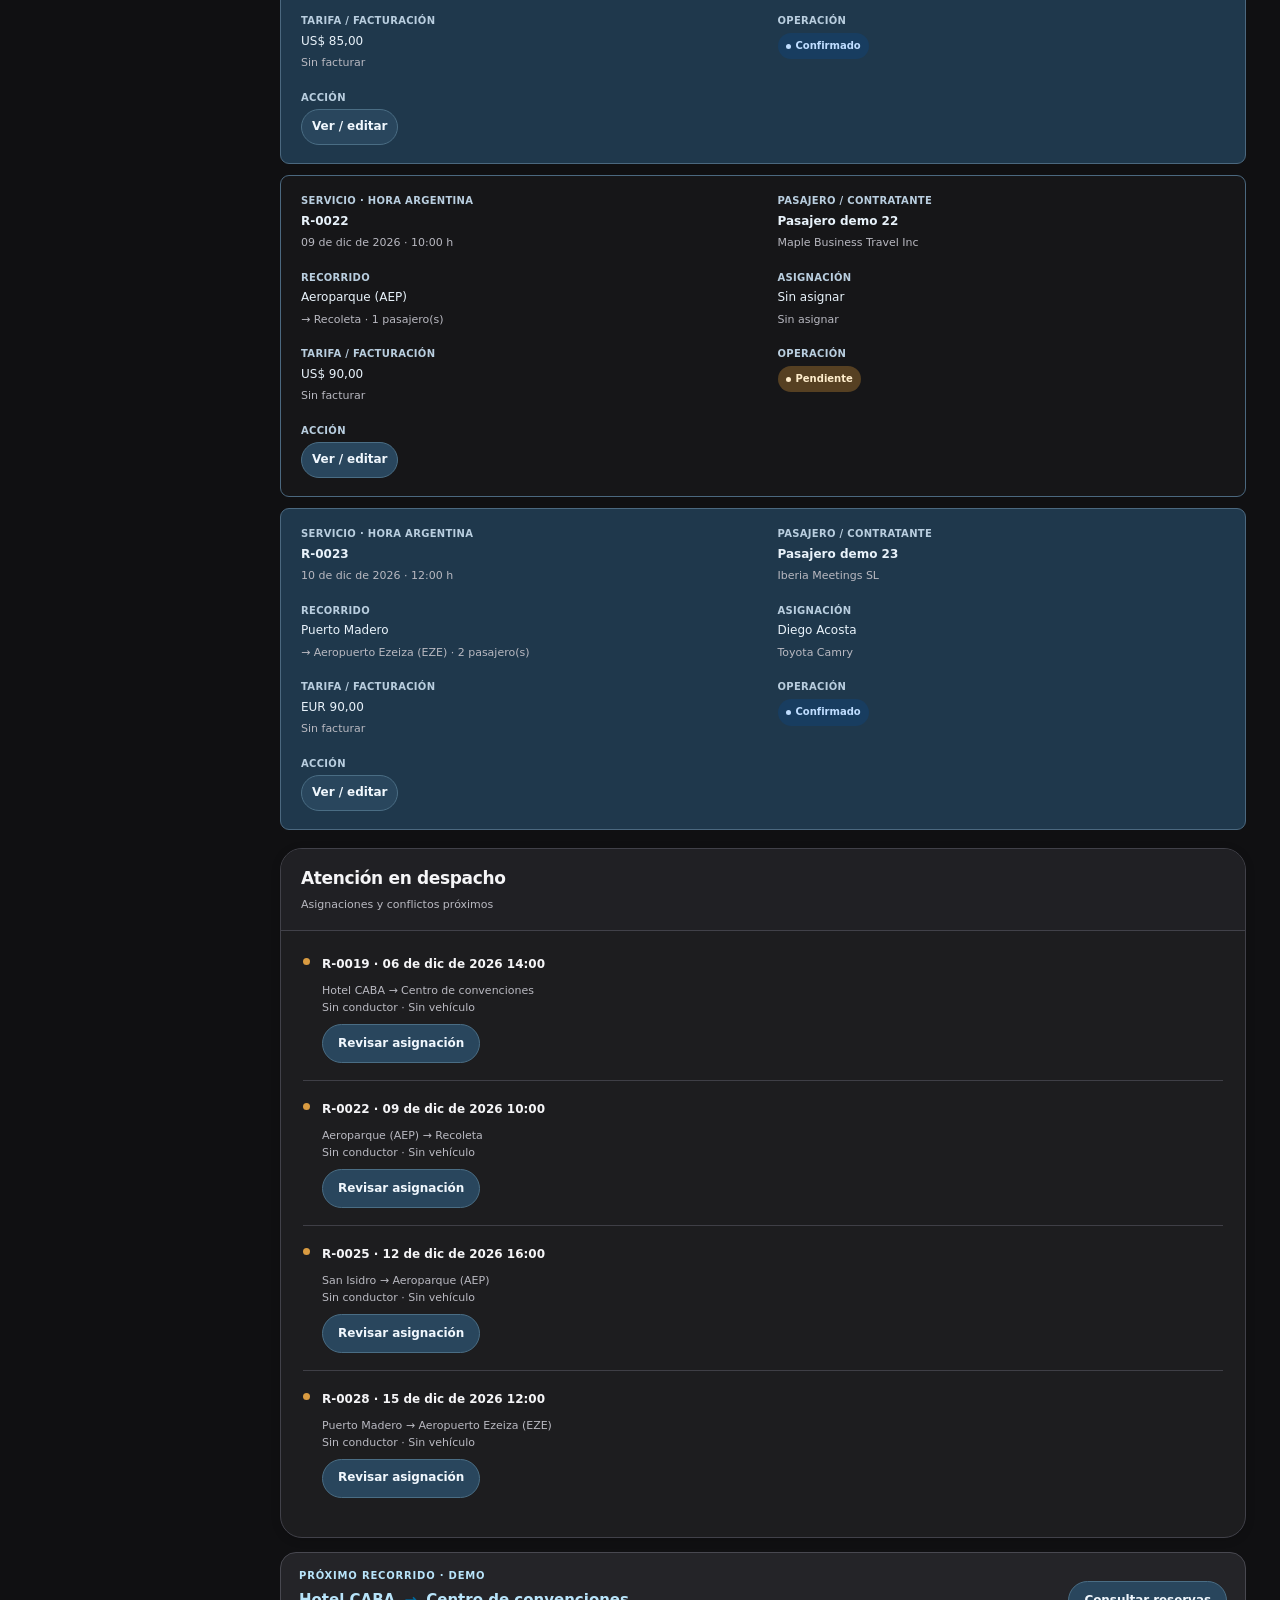
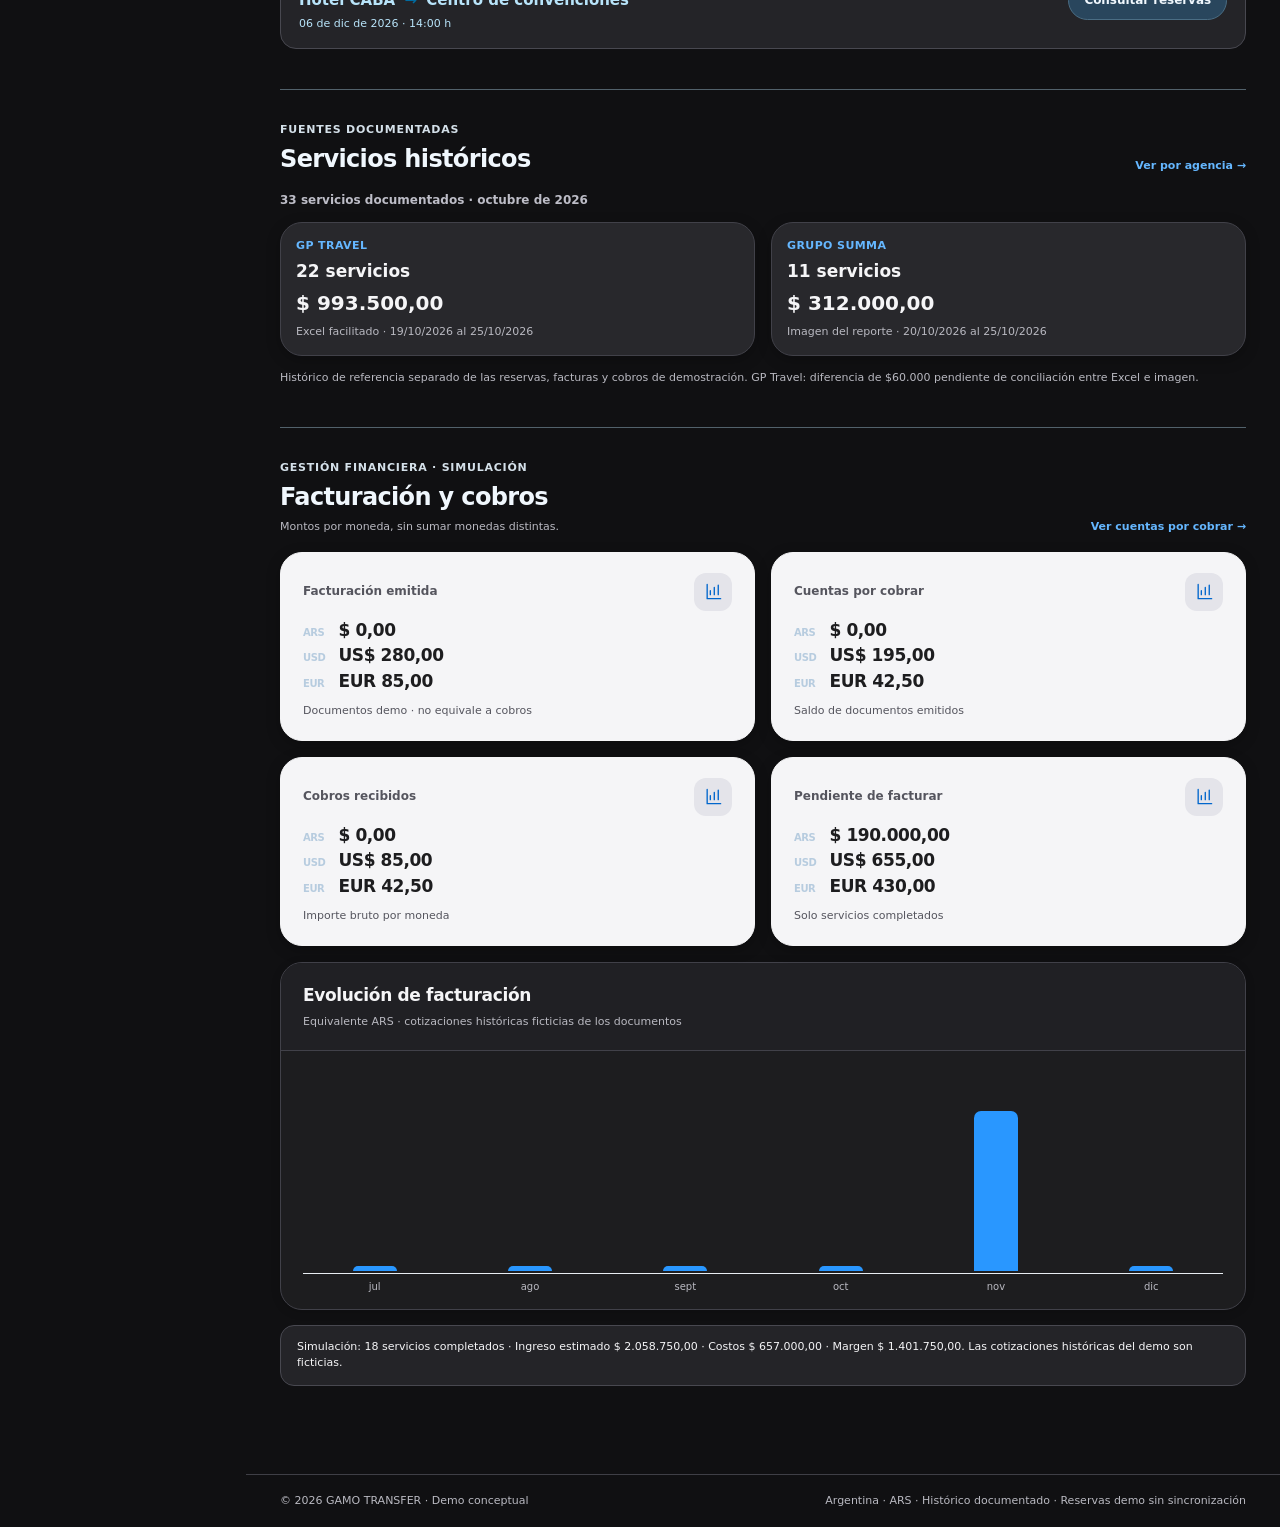
==== commit 8b6fbbb1: "Activar carga de tema oscuro Apple, favicon azul y nueva versión de CSS y preferencias" ====
--- a/index.html
+++ b/index.html
@@ -3,7 +3,7 @@
   <head>
     <meta charset="utf-8" />
     <meta name="viewport" content="width=device-width, initial-scale=1" />
-    <meta name="theme-color" content="#1b0624" />
+    <meta name="theme-color" content="#0e0e0e" />
     <meta name="referrer" content="no-referrer" />
     <meta name="robots" content="noindex, nofollow, noarchive" />
     <meta name="gamo-build" content="development" />
@@ -15,11 +15,11 @@
     <title>GAMO TRANSFER | Gestión de transporte</title>
     <link
       rel="icon"
-      href="data:image/svg+xml,%3Csvg xmlns='http://www.w3.org/2000/svg' viewBox='0 0 40 40'%3E%3Crect width='40' height='40' rx='10' fill='%23160f0c'/%3E%3Ctext x='9' y='30' font-size='30' font-family='sans-serif' fill='%23f7f7f5'%3EG%3C/text%3E%3C/svg%3E"
+      href="data:image/svg+xml,%3Csvg xmlns='http://www.w3.org/2000/svg' viewBox='0 0 40 40'%3E%3Crect width='40' height='40' rx='10' fill='%230e0e0e'/%3E%3Ctext x='9' y='30' font-size='30' font-family='sans-serif' fill='%232997ff'%3EG%3C/text%3E%3C/svg%3E"
     />
-    <link rel="stylesheet" href="styles.css?v=20261101-duna-v14" />
+    <link rel="stylesheet" href="styles.css?v=20261101-apple-v15" />
   </head>
-  <body>
+  <body data-theme="dark" data-density="comfortable">
     <div id="shell" class="shell">
       <button type="button" class="skip-link" id="skip-to-content">Saltar al contenido principal</button>
       <div id="scrim" class="scrim" aria-hidden="true"></div>
@@ -136,7 +136,7 @@
     <div id="modal-root"></div>
     <div id="toast-root" class="toast-root" aria-live="polite"></div>
     <script src="domain.js" defer></script>
-    <script src="ui-preferences.js" defer></script>
+    <script src="ui-preferences.js?v=20261101-apple-v15" defer></script>
     <script src="agency-reports.js" defer></script>
     <script src="version-check.js" defer></script>
     <script src="app.js?v=20261101-no-numbers-v11" defer></script>
--- a/styles.css
+++ b/styles.css
@@ -3137,486 +3137,344 @@
 }
 
 
-/* GAMO DUNA EDITORIAL v1
-   Adaptación operativa de la referencia Duna. Sólo tipografía de sistema/Inter:
-   GT America no se distribuye ni se importa por licencia. No se añade hero
-   ilustrado a un centro de trabajo ni se reutiliza la identidad ajena.
-   Prioriza una sola tarjeta por pieza, bordes finos, sombra mínima y
-   superficies cálidas con lectura clara en escritorio y móvil. */
+/* GAMO APPLE-INSPIRED OPERATIONS v1
+   Reference: dark hardware-gallery language adapted to a working dashboard.
+   No copied Apple assets, no giant hero, no nested card containers.
+   Inter/system fonts, neutral canvases and sparing #0071e3 / #2997ff accents.
+   Light and dark remain selectable; dark is the new first-run default. */
 :root {
-  --duna-ink: #1b0624;
-  --duna-espresso: #160f0c;
-  --duna-warm-ash: #766a7c;
-  --duna-graphite: #444444;
-  --duna-stone: #898683;
-  --duna-paper: #ffffff;
-  --duna-linen: #f7f7f5;
-  --duna-bone: #edece7;
-  --duna-mist: #eeeeee;
-  --duna-outline: #d8d3ce;
-  --duna-canvas: #f1f0ec;
-  --duna-action: #160f0c;
-  --duna-action-text: #ffffff;
-  --navy: #1b0624;
-  --navy2: #160f0c;
-  --accent: #1b0624;
-  --cyan: #766a7c;
-  --accent-soft: #edece7;
-  --ink: #1b0624;
-  --muted: #625862;
-  --line: #d8d3ce;
-  --bg: #f7f7f5;
-  --canvas: #f1f0ec;
-  --card: #ffffff;
-  --shadow: 0 1px 4px rgba(22,15,12,.035);
-  --radius: 16px;
-  --surface-raised: #ffffff;
-  --surface-soft: #f7f7f5;
-  --surface-strong: #edece7;
-  --border-strong: #ccc6c0;
-  --text-secondary: #625862;
-  --ui-panel-outline: #d8d3ce;
-  --ui-panel-heading: #f7f7f5;
-  --ui-inset: #f7f7f5;
-  --ui-elevation: 0 1px 4px rgba(22,15,12,.035);
-  --gamo-card-shadow: 0 0 0 1px rgba(22,15,12,.035) inset, 0 1px 4px rgba(22,15,12,.04);
-  --gamo-card-shadow-hover: 0 0 0 1px rgba(22,15,12,.08) inset, 0 7px 18px rgba(22,15,12,.09);
-  --gamo-panel-shadow: 0 0 0 1px rgba(22,15,12,.035) inset, 0 1px 3px rgba(22,15,12,.03);
-  --gamo-panel-shadow-hover: 0 0 0 1px rgba(22,15,12,.07) inset, 0 4px 12px rgba(22,15,12,.06);
+  --navy: #1d1d1f; --navy2: #0e0e0e; --accent: #0066cc; --cyan: #2997ff;
+  --accent-soft: #e9f3ff; --ink: #1d1d1f; --muted: #52525b; --line: #d0d0d5;
+  --bg: #f5f5f7; --canvas: #ededf0; --card: #fff;
+  --shadow: 0 4px 14px rgba(0,0,0,.07); --radius: 22px;
+  --surface-raised: #fff; --surface-soft: #f5f5f7; --surface-strong: #e6e6e9;
+  --border-strong: #c4c4cb; --text-secondary: #55555e;
+  --gamo-card-shadow: 0 4px 12px rgba(17,17,20,.065);
+  --gamo-card-shadow-hover: 0 10px 25px rgba(17,17,20,.13);
+  --gamo-panel-shadow: 0 3px 10px rgba(17,17,20,.05);
+  --gamo-panel-shadow-hover: 0 8px 22px rgba(17,17,20,.10);
+  --apple-action: #0071e3; --apple-action-hover: #005ec7; --apple-link: #0066cc;
+  --apple-tile: #fff; --apple-tile-contrast: #1d1d1f; --apple-tile-text: #1d1d1f;
+  --apple-quiet: #f5f5f7; --apple-stroke: #d2d2d7;
 }
 body {
-  background: var(--canvas);
-  color: var(--ink);
-  font-family: Inter, "Segoe UI", ui-sans-serif, system-ui, -apple-system, BlinkMacSystemFont, sans-serif;
-  font-size: 14px;
-  line-height: 1.5;
-}
-h1, h2, h3, .kpi-value, .history-source-money {
-  font-feature-settings: "tnum" 1;
+  font-family: -apple-system, BlinkMacSystemFont, "SF Pro Text", Inter, "Segoe UI", system-ui, sans-serif;
+  background: var(--canvas); color: var(--ink); font-size: 14px; line-height: 1.48;
+}
+body[data-theme="dark"] {
+  color-scheme: dark;
+  --navy: #f5f5f7; --navy2: #f5f5f7;
+  --accent: #2997ff; --cyan: #2997ff; --accent-soft: #1c3550;
+  --ink: #f5f5f7; --muted: #b9b9c1; --line: #3f3f46; --bg: #141416; --canvas: #101012;
+  --card: #1d1d1f; --surface-raised: #1d1d1f; --surface-soft: #252528;
+  --surface-strong: #303034; --border-strong: #4d4d56; --text-secondary: #b9b9c1;
+  --gamo-card-shadow: 0 4px 14px rgba(0,0,0,.25);
+  --gamo-card-shadow-hover: 0 12px 28px rgba(0,0,0,.37);
+  --gamo-panel-shadow: 0 2px 10px rgba(0,0,0,.16);
+  --gamo-panel-shadow-hover: 0 10px 24px rgba(0,0,0,.28);
+  --apple-action: #0071e3; --apple-action-hover: #1686f6; --apple-link: #65b7ff;
+  --apple-tile: #1d1d1f; --apple-tile-contrast: #f5f5f7;
+  --apple-tile-text: #f5f5f7; --apple-quiet: #252528; --apple-stroke: #414149;
+  background: var(--canvas); color: var(--ink);
+}
+body :is(h1,h2,h3,.kpi-value,.history-source-money) {
+  font-family: -apple-system, BlinkMacSystemFont, "SF Pro Display", Inter, "Segoe UI", system-ui, sans-serif;
   text-wrap: pretty;
 }
-h1 { font-size: clamp(29px, 2.3vw, 38px); font-weight: 600; letter-spacing: -.042em; line-height: 1.12; }
-h2 { font-weight: 600; letter-spacing: -.023em; }
-h3 { font-weight: 600; letter-spacing: -.012em; }
-main { max-width: 1540px; }
-.page-header { gap: 18px; margin-bottom: 26px; padding-bottom: 19px; border-bottom: 1px solid var(--duna-outline); }
-.page-header .eyebrow, .eyebrow {
-  color: var(--duna-warm-ash);
-  font-weight: 600;
-  font-size: 10px;
-  letter-spacing: .095em;
-}
-.subheading { color: var(--muted); font-size: 13px; line-height: 1.6; }
-.mini-link, .table-action, .history-source-name, .agency-partner .partner-text {
-  color: var(--duna-ink);
-  font-weight: 600;
-}
-.footer { border-top-color: var(--duna-outline); color: var(--duna-warm-ash); }
-
-/* Navegación Duna: superficie papel, sin antigua barra azul. */
-body .sidebar {
-  background: var(--duna-paper);
-  color: var(--duna-ink);
-  border-right: 1px solid var(--duna-outline);
-  box-shadow: none;
-}
-.sidebar .brand-logo, .top-brand-logo { filter: grayscale(1); }
-.sidebar .brand-logo { background: transparent; }
-.sidebar .nav-caption,
-.sidebar .nav-group-label,
-.sidebar .nav-group-label.first { color: #766a7c; font-weight: 600; letter-spacing: .06em; }
-.sidebar .nav { scrollbar-color: #beb5b9 transparent; }
-.sidebar .nav a {
-  color: #4a3f49;
-  border-radius: 10px;
-  font-weight: 500;
-  transition: background 180ms ease, color 180ms ease;
-}
-.sidebar .nav a:hover { background: #f2eeeb; color: var(--duna-ink); }
-.sidebar .nav a.active { background: #ece7e3; color: var(--duna-ink); font-weight: 650; }
+h1 { font-size: clamp(29px,2.55vw,42px); font-weight: 650; line-height: 1.09; letter-spacing: -.031em; }
+h2 { font-weight: 650; letter-spacing: -.02em; }
+h3 { font-weight: 600; }
+main { max-width: 1510px; }
+.page-header { border-bottom: 1px solid var(--line); padding-bottom: 22px; margin-bottom: 24px; gap: 18px; }
+.page-header .eyebrow,.eyebrow { color: var(--apple-link); font-weight: 650; letter-spacing: .065em; font-size: 10px; }
+.subheading,.panel-sub { color: var(--muted); line-height: 1.55; }
+.footer { border-color: var(--line); color: var(--muted); }
+.mini-link,.table-action { color: var(--apple-link); font-weight: 650; }
+.mini-link:hover,.table-action:hover { text-decoration: underline; text-underline-offset: 3px; }
+
+/* Dark navigation chrome in both themes; the operational content remains neutral. */
+body .sidebar { background: #080809; border-right: 1px solid #2e2e33; color: #f5f5f7; box-shadow: none; }
+.sidebar .brand-logo,.top-brand-logo { filter: none; background: #fff; border-radius: 10px; padding: 3px; }
+.sidebar .nav-caption,.sidebar .nav-group-label { color: #a6a6af; font-weight: 600; }
+.sidebar .nav a { color: #d5d5dc; border-radius: 12px; font-weight: 500; transition: background 160ms ease,color 160ms ease; }
+.sidebar .nav a:hover { background: #26262a; color: #fff; }
+.sidebar .nav a.active { background: #1b2e43; color: #8bcaff; font-weight: 650; }
 .sidebar .nav a.active::before { display: none; }
-.sidebar .nav-count, .avatar-admin, .top-avatar {
-  background: #edece7; color: var(--duna-ink);
-  border: 1px solid #d8d3ce;
-}
-.sidebar .demo-note { background: #f7f7f5; border: 1px solid #d8d3ce; color: var(--duna-ink); border-radius: 14px; }
-.sidebar .demo-note small, .sidebar .side-user small { color: #756970; }
-.sidebar .side-user { border-top-color: var(--duna-outline); }
-.sidebar .reset-demo { color: var(--duna-ink); }
-.sidebar .pulse-dot { background: #625862; box-shadow: none; }
-body .topbar { background: #fff; border-bottom: 1px solid var(--duna-outline); box-shadow: none; }
-.top-breadcrumb, .top-date { color: #766a7c; }
-.top-slash { color: #aaa09d; }
-.top-divider { background: var(--duna-outline); }
-.top-demo {
-  background: var(--duna-espresso); color: #fff;
-  border-color: var(--duna-espresso); border-radius: 999px;
-  font-size: 10px; letter-spacing: .035em; font-weight: 500;
-}
-
-/* Acciones editoriales: espresso y pills, no azules saturados. */
-body .btn {
-  border-radius: 999px;
-  min-height: 38px;
-  font-weight: 600;
-  font-size: 12px;
-  letter-spacing: 0;
-  padding-inline: 17px;
-  transition: background-color 180ms ease, border-color 180ms ease, box-shadow 180ms ease, transform 180ms ease;
-}
-body :is(.btn-primary,.btn-accent) {
-  background: var(--duna-action);
-  color: var(--duna-action-text);
-  border-color: var(--duna-action);
-}
-body :is(.btn-primary,.btn-accent):hover {
-  background: #382a31;
-  color: #fff;
-  border-color: #382a31;
-}
-body .btn-light {
-  background: #fff; color: var(--duna-ink);
-  border: 1px solid #bbb4ae;
-}
-body .btn-light:hover { background: #f1efec; border-color: #948b8f; }
-body .btn-danger { background: #f8edeb; color: #763b3d; border: 1px solid #d7b6b2; }
-body .btn-danger:hover { background: #f0dcd9; }
-body .ui-control-btn {
-  border: 1px solid #c9c2bb;
-  border-radius: 999px;
-  background: #f7f7f5; color: var(--duna-ink);
-  font-weight: 600;
-}
-body .ui-control-btn:hover { background: #edece7; border-color: #a9a099; }
-.icon-button, .reset-demo { border-radius: 999px; }
-.icon-button, .reset-demo, .nav-ico { color: var(--duna-graphite); }
-.icon-button:hover, .reset-demo:hover { background: #edece7; }
-button:focus-visible, a:focus-visible, input:focus-visible,
-select:focus-visible, textarea:focus-visible, .ui-control-btn:focus-visible {
-  outline: 2px solid #6b5367;
-  outline-offset: 3px;
-}
-
-/* Tarjetas independientes: papel, radio suave, línea fina y elevación mínima. */
-body :is(.kpi,.entity-card,.stat-pill,.history-source-item,.agenda-day,.panel,.document-sheet,.agency-document),
+.sidebar .nav-count { background: #252d38; color: #badcff; border-radius: 7px; }
+.sidebar .demo-note { background: #18181b; color: #f5f5f7; border-color: #36363b; border-radius: 14px; }
+.sidebar .demo-note small,.sidebar .side-user small { color: #b8b8c1; }
+.sidebar .side-user { border-top-color: #36363b; color: #f5f5f7; }
+.sidebar .avatar-admin { background: #303034; color: #f5f5f7; }
+.sidebar .pulse-dot { background: #2997ff; box-shadow: 0 0 0 3px rgba(41,151,255,.14); }
+.sidebar .reset-demo { color: #d5d5dc; }
+.sidebar .reset-demo:hover { background: #29292e; }
+body .topbar { background: #121214; color: #f5f5f7; border-bottom: 1px solid #33333a; box-shadow: none; }
+.top-breadcrumb,.top-date { color: #b7b7bf; }
+.top-slash { color: #777780; }
+.top-divider { background: #3c3c45; }
+body .top-demo { background: #28282d; color: #f5f5f7; border: 1px solid #4c4c56; border-radius: 9999px; letter-spacing: .02em; }
+body .top-avatar { background: #36363c; color: #fff; }
+body .ui-control-btn { background: #252529; border: 1px solid #54545e; color: #f5f5f7; border-radius: 9999px; font-weight: 550; }
+body .ui-control-btn:hover { background: #35353c; border-color: #8e8e96; }
+body .ui-control-btn:focus-visible { outline: 2px solid #65b7ff; outline-offset: 2px; }
+
+/* Blue is a small, functional highlight, never the page or section background. */
+body .btn { border-radius: 9999px; font-weight: 600; letter-spacing: -.005em; transition: background 180ms ease,border-color 180ms ease,transform 180ms ease,box-shadow 180ms ease; }
+body :is(.btn-primary,.btn-accent) { background: #0071e3; color: #fff; border: 1px solid #0071e3; }
+body :is(.btn-primary,.btn-accent):hover { background: #1686f6; color: #fff; border-color: #1686f6; }
+body .btn-light { background: var(--apple-quiet); color: var(--ink); border: 1px solid var(--apple-stroke); }
+body .btn-light:hover { background: var(--surface-strong); border-color: var(--border-strong); }
+body .btn-danger { background: #f8ebec; color: #9b2c35; border: 1px solid #dcabb0; }
+body .btn-danger:hover { background: #f2dce0; }
+body[data-theme="dark"] .btn-danger { background: #50232a; color: #ffe0e4; border-color: #8c4651; }
+body[data-theme="dark"] .btn-danger:hover { background: #64303b; }
+body .icon-button { border-radius: 9999px; }
+body .icon-button:hover { background: #303035; color: #f5f5f7; }
+body .icon-button { color: #e2e2e7; }
+body :is(button,a,input,select,textarea,summary):focus-visible { outline: 2px solid #65b7ff; outline-offset: 3px; }
+
+/* Independent tiles: strong tone variation with a thin keyline and visible hover. */
+body :is(.kpi,.entity-card,.stat-pill,.history-source-item,.agenda-day,.panel,.agency-document,.document-sheet),
 body .dashboard-zone :is(.kpi,.history-source-item,.panel) {
-  background: #fff;
-  border: 1px solid var(--duna-outline);
-  border-radius: 16px;
-  color: var(--duna-ink);
+  background: var(--apple-tile); color: var(--apple-tile-text);
+  border: 1px solid var(--apple-stroke);
+  border-radius: 22px;
 }
 body :is(.kpi,.entity-card,.stat-pill,.history-source-item,.agenda-day),
 body .dashboard-zone :is(.kpi,.history-source-item) { box-shadow: var(--gamo-card-shadow); }
-body .panel, body .dashboard-zone .panel { box-shadow: var(--gamo-panel-shadow); }
-body .kpi { padding: 21px 23px; }
-body .kpi-top { margin-bottom: 14px; }
-body .kpi-label { color: #655861; font-size: 12px; font-weight: 600; }
-body .kpi-value { font-size: clamp(22px, 2vw, 29px); font-weight: 600; color: var(--duna-ink); letter-spacing: -.035em; }
-body .kpi-foot { color: #766a7c; }
-body .kpi-icon, body .kpi-icon.amber, body .kpi-icon.blue, body .kpi-icon.violet {
-  background: #f1f0ec; color: #4a3c48; border-radius: 12px;
-}
-body .entity-name { color: var(--duna-ink); font-size: 14px; font-weight: 650; }
-body .entity-sub, body .meta-row { color: #6f636c; }
-body .meta-row strong, body .stat-pill strong { color: var(--duna-ink); font-weight: 600; }
-body .entity-top .avatar { background: #edece7; color: var(--duna-ink); }
+body .panel,body .dashboard-zone .panel { box-shadow: var(--gamo-panel-shadow); }
+body .kpi { padding: 20px 22px; }
+body .kpi-top { margin-bottom: 12px; }
+body .kpi-icon,body .kpi-icon.amber,body .kpi-icon.blue,body .kpi-icon.violet { background: var(--surface-strong); color: var(--apple-link); border-radius: 12px; }
+body .kpi-label { color: var(--muted); font-weight: 600; font-size: 12px; }
+body .kpi-value { color: var(--ink); font-size: clamp(23px,2.1vw,31px); font-weight: 650; letter-spacing: -.025em; }
+body .kpi-foot { color: var(--muted); }
+body .entity-name,body .entity-card .meta-row strong,body .stat-pill strong { color: var(--ink); font-weight: 650; }
+body .entity-sub,body .meta-row,body .stat-pill { color: var(--muted); }
+body .entity-top .avatar { background: var(--surface-strong); color: var(--ink); }
+body .panel-head,body .dashboard-zone .panel-head { background: var(--apple-tile); border-bottom: 1px solid var(--apple-stroke); }
+body .panel-head h2 { color: var(--ink); font-size: 17px; }
+body .history-source-name { color: var(--apple-link); }
+body .history-source-item strong,body .history-source-money { color: var(--ink); }
+body .history-source-lead,body .history-source-foot { color: var(--muted); }
+
+/* The dashboard gets visual cadence from alternating individual tiles.
+   No outer zone gets a card background; the history report stays flat. */
+body .dashboard-zone,body .dashboard-zone-ops,body .dashboard-zone-history,body .dashboard-zone-finance {
+  background: transparent; border: 0; box-shadow: none; border-radius: 0;
+}
+body .dashboard-zone + .dashboard-zone { border-top: 1px solid var(--apple-stroke); margin-top: 40px; padding-top: 32px; }
+body .dashboard-zone .dashboard-section-heading h2 { font-size: 24px; color: var(--ink); font-weight: 650; letter-spacing: -.027em; }
+body .dashboard-zone .dashboard-section-heading .eyebrow { color: var(--apple-link); font-weight: 650; }
+body .dashboard-zone-history .history-source-item { background: var(--surface-soft); }
+body .dashboard-zone .dashboard-next-route { background: var(--apple-quiet); border: 1px solid var(--apple-stroke); color: var(--ink); border-radius: 16px; }
+body .dashboard-zone .dashboard-route-text strong,body .dashboard-zone .dashboard-route-text small { color: var(--ink); }
+body .route-eyebrow { color: var(--apple-link); }
+body .dashboard-environment-note {
+  background: var(--apple-quiet); border: 1px solid var(--apple-stroke); color: var(--ink);
+  border-radius: 14px;
+}
+body .dashboard-environment-note strong { color: var(--ink); }
+body .dashboard-environment-note a { color: var(--apple-link); }
+body .dashboard-zone-finance .kpi { background: #1d1d1f; color: #f5f5f7; border-color: #39393f; }
+body .dashboard-zone-finance .kpi .kpi-value { color: #f5f5f7; }
+body .dashboard-zone-finance .kpi .kpi-label,body .dashboard-zone-finance .kpi .kpi-foot { color: #ceced5; }
+body .dashboard-zone-finance .kpi-icon,body .dashboard-zone-finance .kpi .kpi-icon { background: #34343a; color: #65b7ff; }
+body[data-theme="dark"] .dashboard-zone-finance .kpi { background: #f5f5f7; color: #1d1d1f; border-color: #f5f5f7; }
+body[data-theme="dark"] .dashboard-zone-finance .kpi .kpi-value { color: #1d1d1f; }
+body[data-theme="dark"] .dashboard-zone-finance .kpi .kpi-label,body[data-theme="dark"] .dashboard-zone-finance .kpi .kpi-foot { color: #515159; }
+body[data-theme="dark"] .dashboard-zone-finance .kpi .kpi-icon { background: #e7e7ed; color: #0066cc; }
+body[data-theme="dark"] .dashboard-zone-ops .kpi:first-child { background: #f5f5f7; border-color: #f5f5f7; }
+body[data-theme="dark"] .dashboard-zone-ops .kpi:first-child .kpi-label,
+body[data-theme="dark"] .dashboard-zone-ops .kpi:first-child .kpi-foot { color: #55555e; }
+body[data-theme="dark"] .dashboard-zone-ops .kpi:first-child .kpi-value { color: #1d1d1f; }
+body[data-theme="dark"] .dashboard-zone-ops .kpi:first-child .kpi-icon { background: #e7e7ed; color: #0066cc; }
+
+/* Readable tables and forms, including the cardized mobile table layout. */
+body :is(.toolbar,.agency-toolbar,.advanced-filters,.agency-report-filters,.booking-results-heading,.table-toolbar,.notice,.selection-total,.total-band) {
+  background: var(--apple-quiet); border: 1px solid var(--apple-stroke);
+  color: var(--ink); border-radius: 14px;
+}
+body .data-table thead { background: var(--apple-quiet); }
+body .data-table th { color: var(--muted); font-weight: 650; font-size: 10px; }
+body .data-table td { border-top-color: var(--line); color: var(--ink); }
+body .data-table tbody tr:nth-child(even) { background: rgba(128,128,140,.04); }
+body .data-table tbody tr:hover { background: rgba(0,113,227,.08); }
+body :is(.field-select,.field-input,.form-group input,.form-group select,.search-wrap,.search-wrap input,.modal textarea) {
+  background: var(--apple-quiet); border-color: var(--border-strong); color: var(--ink); border-radius: 11px;
+}
+body :is(.field-select,.field-input,.form-group input,.form-group select,.search-wrap input,.modal textarea):hover { border-color: var(--apple-link); }
+body :is(.field-select,.field-input,.form-group input,.form-group select,.search-wrap input,.modal textarea):focus { border-color: var(--apple-link); outline: 2px solid var(--apple-link); outline-offset: 1px; }
+body :is(input,select,textarea)::placeholder { color: var(--muted); opacity: 1; }
+body .agenda-day-head { background: var(--apple-quiet); border-bottom-color: var(--apple-stroke); }
+body .agenda-day.today { border-color: #2997ff; }
+body .agenda-day.today .agenda-day-head { background: var(--accent-soft); }
+body .agenda-event { background: var(--apple-quiet); border: 1px solid var(--apple-stroke); color: var(--ink); border-radius: 10px; }
+body .agenda-event:hover { background: var(--surface-strong); }
+body .agency-document-title h2,body .agency-partner .partner-text { color: var(--ink); }
+body .agency-table tfoot td { background: var(--surface-strong); color: var(--ink); border-top-color: var(--border-strong); }
+body .agency-table .total-cell { color: var(--ink); }
+body .agency-bar-rail,body .progress { background: var(--surface-strong); }
+body .agency-bar,body .agency-bar.green,body .agency-bar.gold,body .progress-fill,body .bar.active { background: #0071e3; }
+body .bar { background: #82828c; }
+body .bar .tip { background: #1d1d1f; color: #fff; }
+body .activity-bullet span { background: var(--surface-strong); color: var(--apple-link); }
+body .activity-bullet::after { background: var(--apple-stroke); }
+body .vehicle-visual { background: var(--apple-quiet); color: var(--ink); }
+body :is(.invoice-choice input,.check-all input) { accent-color: #0071e3; }
+
+/* Semantic colors are restrained but distinct and AA-oriented for small text. */
+body .badge { border-radius: 9999px; font-weight: 650; }
+body .badge.info,body .badge.progress { background: #dcecff; color: #07549c; }
+body .badge.neutral,body .badge.purple { background: #e4e4ea; color: #3b3b45; }
+body .badge.success { background: #e0f2e8; color: #145b37; }
+body .badge.warning { background: #fff0d9; color: #825016; }
+body .badge.danger { background: #ffe1e2; color: #90212c; }
+body .positive { color: #15653c; } body .negative,body .form-error { color: #a5222e; }
+
+/* Preserve the single-level structure: collections are typographic sections. */
+body .panel.panel--collection,body .dashboard-zone .panel.panel--collection {
+  background: transparent; border: 0; border-radius: 0; box-shadow: none; overflow: visible;
+}
+body .panel.panel--collection:is(:hover,:focus-within),body .dashboard-zone .panel.panel--collection:is(:hover,:focus-within) { box-shadow: none; }
+body .panel.panel--collection .panel-head,body .dashboard-zone .panel.panel--collection .panel-head {
+  background: transparent; border: 0; padding: 0; margin-bottom: 12px;
+}
+body .history-source-flat,body .dashboard-zone .history-source-flat {
+  background: transparent; border: 0; box-shadow: none; padding: 0;
+}
 body .entity-card .entity-meta {
-  background: transparent;
-  border: 0;
-  border-top: 1px solid var(--duna-outline);
+  background: transparent; box-shadow: none; border: 0; border-top: 1px solid var(--apple-stroke);
   border-radius: 0;
-  box-shadow: none;
-}
-body .panel-head, body .dashboard-zone .panel-head {
-  background: #fff; border-bottom: 1px solid var(--duna-outline);
-}
-body .panel-head h2 { color: var(--duna-ink); font-size: 17px; }
-body .panel-sub { color: var(--duna-warm-ash); }
-body .history-source-item strong, body .history-source-money { color: var(--duna-ink); }
-body .history-source-flat .history-source-lead,
-body .history-source-flat .history-source-foot { color: #655a61; }
-@media (hover: hover) and (pointer: fine) {
+}
+body .agency-document .agency-meta>div,body .agency-document .agency-subpanel {
+  background: transparent; border: 0; box-shadow: none; transform: none; color: var(--ink);
+}
+body .agency-document .agency-meta>div { padding: 4px 0; }
+body .agency-document .agency-subpanel { padding: 0; }
+
+/* Dark theme: obsidian chrome, carbon workspaces and porcelain comparison KPIs. */
+body[data-theme="dark"] .sidebar { background: #050506; border-color: #34343b; }
+body[data-theme="dark"] .topbar { background: #0b0b0d; border-color: #33333a; color: #f5f5f7; }
+body[data-theme="dark"] :is(.kpi,.entity-card,.stat-pill,.history-source-item,.agenda-day,.panel,.agency-document,.document-sheet),
+body[data-theme="dark"] .dashboard-zone :is(.kpi,.history-source-item,.panel) {
+  background: #1d1d1f; color: #f5f5f7; border: 1px solid #414149;
+}
+body[data-theme="dark"] .dashboard-zone-history .history-source-item { background: #28282c; }
+body[data-theme="dark"] .kpi .kpi-label,body[data-theme="dark"] .kpi .kpi-foot { color: #c8c8d0; }
+body[data-theme="dark"] .kpi .kpi-value,body[data-theme="dark"] .entity-name,
+body[data-theme="dark"] .entity-card .meta-row strong,body[data-theme="dark"] .stat-pill strong,
+body[data-theme="dark"] .history-source-item strong,body[data-theme="dark"] .history-source-money { color: #f5f5f7; }
+body[data-theme="dark"] .kpi-icon,body[data-theme="dark"] .kpi-icon.amber,
+body[data-theme="dark"] .kpi-icon.blue,body[data-theme="dark"] .kpi-icon.violet {
+  background: #313136; color: #65b7ff;
+}
+body[data-theme="dark"] .entity-sub,body[data-theme="dark"] .meta-row,body[data-theme="dark"] .stat-pill { color: #ceced5; }
+body[data-theme="dark"] .entity-top .avatar { background: #39393f; color: #f5f5f7; }
+body[data-theme="dark"] .panel-head,body[data-theme="dark"] .dashboard-zone .panel-head {
+  background: #202024; border-color: #414149;
+}
+body[data-theme="dark"] .panel-head h2 { color: #f5f5f7; }
+body[data-theme="dark"] .panel-sub { color: #bdbdc7; }
+body[data-theme="dark"] .history-source-name { color: #65b7ff; }
+body[data-theme="dark"] .history-source-lead,body[data-theme="dark"] .history-source-foot { color: #bdbdc7; }
+body[data-theme="dark"] .data-table thead { background: #26262a; }
+body[data-theme="dark"] .data-table th { color: #c3c3cc; }
+body[data-theme="dark"] .data-table td { color: #ededf2; border-color: #414149; }
+body[data-theme="dark"] .data-table tbody tr:nth-child(even) { background: rgba(255,255,255,.025); }
+body[data-theme="dark"] .data-table tbody tr:hover { background: rgba(41,151,255,.12); }
+body[data-theme="dark"] :is(.toolbar,.agency-toolbar,.advanced-filters,.agency-report-filters,.booking-results-heading,.table-toolbar,.notice,.selection-total,.total-band),
+body[data-theme="dark"] .dashboard-environment-note,body[data-theme="dark"] .dashboard-zone .dashboard-next-route {
+  background: #242428; border-color: #484850; color: #f5f5f7;
+}
+body[data-theme="dark"] .dashboard-environment-note strong,
+body[data-theme="dark"] .dashboard-route-text strong,body[data-theme="dark"] .dashboard-route-text small { color: #f5f5f7; }
+body[data-theme="dark"] .dashboard-environment-note a,body[data-theme="dark"] .route-eyebrow { color: #65b7ff; }
+body[data-theme="dark"] :is(.field-select,.field-input,.form-group input,.form-group select,.search-wrap,.search-wrap input,.modal textarea) {
+  background: #29292e; border-color: #686873; color: #f5f5f7;
+}
+body[data-theme="dark"] .agenda-day-head { background: #28282c; border-color: #414149; }
+body[data-theme="dark"] .agenda-day.today { border-color: #2997ff; }
+body[data-theme="dark"] .agenda-day.today .agenda-day-head { background: #1b354e; }
+body[data-theme="dark"] .agenda-event { background: #2b2b30; border-color: #51515c; color: #f5f5f7; }
+body[data-theme="dark"] .agency-table tfoot td { background: #303036; color: #f5f5f7; }
+body[data-theme="dark"] .agency-document-title h2,body[data-theme="dark"] .agency-partner .partner-text { color: #f5f5f7; }
+body[data-theme="dark"] .badge.info,body[data-theme="dark"] .badge.progress { background: #183d60; color: #bfddff; }
+body[data-theme="dark"] .badge.neutral,body[data-theme="dark"] .badge.purple { background: #3b3b43; color: #efeff4; }
+body[data-theme="dark"] .badge.success { background: #1b4730; color: #bdf5d3; }
+body[data-theme="dark"] .badge.warning { background: #564022; color: #ffedcc; }
+body[data-theme="dark"] .badge.danger { background: #58272f; color: #ffdce0; }
+body[data-theme="dark"] .positive { color: #a4efc1; }
+body[data-theme="dark"] .negative,body[data-theme="dark"] .form-error { color: #ffbfc8; }
+/* Specific dark overrides after generic tiles keep the contrasting finance row. */
+body[data-theme="dark"] .dashboard-zone-finance .kpi,
+body[data-theme="dark"] .dashboard-zone-ops .kpi:first-child { background: #f5f5f7; border-color: #f5f5f7; }
+body[data-theme="dark"] .dashboard-zone-finance .kpi .kpi-value,
+body[data-theme="dark"] .dashboard-zone-ops .kpi:first-child .kpi-value { color: #1d1d1f; }
+body[data-theme="dark"] .dashboard-zone-finance .kpi .kpi-label,
+body[data-theme="dark"] .dashboard-zone-finance .kpi .kpi-foot,
+body[data-theme="dark"] .dashboard-zone-ops .kpi:first-child .kpi-label,
+body[data-theme="dark"] .dashboard-zone-ops .kpi:first-child .kpi-foot { color: #55555e; }
+body[data-theme="dark"] .dashboard-zone-finance .kpi .kpi-icon,
+body[data-theme="dark"] .dashboard-zone-ops .kpi:first-child .kpi-icon { background: #e4e4ea; color: #0066cc; }
+body[data-theme="dark"] .panel.panel--collection,
+body[data-theme="dark"] .dashboard-zone .panel.panel--collection,
+body[data-theme="dark"] .history-source-flat,
+body[data-theme="dark"] .dashboard-zone .history-source-flat { background: transparent; border: 0; box-shadow: none; }
+body[data-theme="dark"] .panel.panel--collection:hover,
+body[data-theme="dark"] .dashboard-zone .panel.panel--collection:hover { box-shadow: none; }
+body[data-theme="dark"] .agency-document .agency-meta>div,
+body[data-theme="dark"] .agency-document .agency-subpanel { background: transparent; border: 0; box-shadow: none; }
+body[data-theme="dark"] .entity-card .entity-meta { background: transparent; border: 0; border-top: 1px solid #51515c; box-shadow: none; }
+body[data-theme="dark"] .activity-bullet span { background: #323239; color: #65b7ff; }
+body[data-theme="dark"] .activity-bullet::after { background: #494951; }
+body[data-theme="dark"] .vehicle-visual { background: #29292e; color: #f5f5f7; }
+body[data-theme="dark"] .bar { background: #61616b; }
+body[data-theme="dark"] .bar.active,body[data-theme="dark"] .progress-fill,
+body[data-theme="dark"] .agency-bar,body[data-theme="dark"] .agency-bar.green,
+body[data-theme="dark"] .agency-bar.gold { background: #2997ff; }
+body[data-theme="dark"] .agency-bar-rail,body[data-theme="dark"] .progress { background: #404046; }
+body[data-theme="dark"] .sidebar .brand-logo { background: #fff; }
+
+/* Desktop pointer feedback: premium elevation without nested containers. */
+@media(hover:hover) and (pointer:fine) {
   body :is(.kpi,.entity-card,.stat-pill,.history-source-item,.agenda-day):hover,
   body .dashboard-zone :is(.kpi,.history-source-item):hover {
     box-shadow: var(--gamo-card-shadow-hover);
-    transform: translateY(-2px);
-  }
-  body .panel:hover, body .dashboard-zone .panel:hover { box-shadow: var(--gamo-panel-shadow-hover); }
-}
-/* Los listados y metadatos no recuperan una segunda tarjeta. */
-body .panel.panel--collection,
-body .dashboard-zone .panel.panel--collection,
-body[data-theme="dark"] .panel.panel--collection,
-body[data-theme="dark"] .dashboard-zone .panel.panel--collection {
-  background: transparent;
-  box-shadow: none;
-  border: 0;
-  border-radius: 0;
-  overflow: visible;
-}
-body .panel.panel--collection:is(:hover,:focus-within),
-body .dashboard-zone .panel.panel--collection:is(:hover,:focus-within),
-body[data-theme="dark"] .panel.panel--collection:is(:hover,:focus-within),
-body[data-theme="dark"] .dashboard-zone .panel.panel--collection:is(:hover,:focus-within) { box-shadow: none; }
-body .panel.panel--collection .panel-head,
-body .dashboard-zone .panel.panel--collection .panel-head {
-  background: transparent; border: 0; padding: 0; margin-bottom: 12px;
-}
-body .history-source-flat, body .dashboard-zone .history-source-flat {
-  background: transparent; border: 0; box-shadow: none; padding: 0;
-}
-body .agency-document .agency-meta>div,
-body .agency-document .agency-subpanel {
-  background: transparent; border: 0; box-shadow: none; transform: none; color: var(--ink);
-}
-
-/* Agrupaciones operativas: sin cajas exteriores ni franjas de color. */
-body .dashboard-zone, body .dashboard-zone-ops,
-body .dashboard-zone-history, body .dashboard-zone-finance {
-  background: transparent; border: 0; border-radius: 0; box-shadow: none;
-}
-.dashboard-zone + .dashboard-zone,
-body[data-density="compact"] .dashboard-zone + .dashboard-zone {
-  border-top: 1px solid #c9c2bd;
-}
-body .dashboard-zone .dashboard-section-heading h2 {
-  color: var(--duna-ink); font-size: 23px; font-weight: 600; letter-spacing: -.03em;
-}
-body .dashboard-zone .dashboard-section-heading .eyebrow {
-  color: var(--duna-warm-ash); font-weight: 600; letter-spacing: .08em;
-}
-.dashboard-section-heading .mini-link, .dashboard-zone .mini-link { color: var(--duna-ink); }
-.dashboard-zone .dashboard-next-route,
-.dashboard-next-route, .dashboard-environment-note, .notice,
-.toolbar:not(.agency-toolbar), .agency-toolbar, .advanced-filters, .agency-report-filters,
-.booking-results-heading, .table-toolbar, .total-band {
-  background: #f7f7f5;
-  color: var(--duna-ink);
-  border: 1px solid #d8d3ce;
-  border-radius: 12px;
-}
-.dashboard-environment-note strong,
-.dashboard-environment-note a,
-.dashboard-route-text strong, .dashboard-route-text strong span,
-.route-eyebrow, .total-band strong { color: var(--duna-ink); }
-body .history-source-name { color: #5d495b; }
-body .dashboard-zone .dashboard-next-route { background: #f7f7f5; border-color: #d8d3ce; }
-body .booking-results-heading { background: #fff; }
-body .agency-document .agency-meta>div, body .agency-document .agency-subpanel { padding: 4px 0; }
-
-/* Formularios, tablas, gráficos y estados de lectura. */
-body :is(.field-select,.field-input,.form-group input,.form-group select,.search-wrap,.search-wrap input,.modal textarea) {
-  background: #eee; color: var(--duna-ink); border-color: #b8b1ac; border-radius: 8px;
-}
-body :is(.field-select,.field-input,.form-group input,.form-group select,.search-wrap input,.modal textarea):hover {
-  border-color: #73676c;
-}
-body :is(.field-select,.field-input,.form-group input,.form-group select,.search-wrap input,.modal textarea):focus {
-  outline: 2px solid #6b5367; outline-offset: 1px; border-color: #6b5367;
-}
-body :is(input,select,textarea)::placeholder { color: #706770; opacity: 1; }
-body .data-table thead, body .table-toolbar { background: #f7f7f5; }
-body .data-table th { color: #60555c; font-weight: 650; font-size: 10px; }
-body .data-table td { color: #392e37; border-top-color: #dfdad6; }
-body .data-table tbody tr:nth-child(even) { background: #fbfaf9; }
-body .data-table tbody tr:hover { background: #efede9; }
-body .data-table .primary-cell,
-body .data-table .primary-cell strong { color: var(--duna-ink); }
-body .agenda-day-head { background: #f7f7f5; border-bottom-color: var(--duna-outline); }
-body .agenda-event { background: #f7f7f5; border-color: #d8d3ce; border-radius: 10px; color: var(--duna-ink); }
-body .agenda-event:hover { background: #edece7; }
-body .bar { background: #d6cdd3; border-radius: 6px 6px 0 0; }
-body .bar.active, body .progress-fill, body .agency-bar,
-body .agency-bar.green, body .agency-bar.gold { background: #42303e; }
-body .bar .tip { background: #42303e; color: #fff; }
-body .agency-bar-rail, body .progress { background: #ded8d3; }
-body .agency-table tfoot td { background: #edece7; color: var(--duna-ink); border-top-color: #ada39d; }
-body .agency-document-title h2 { color: var(--duna-ink); }
-body .agency-table .total-cell { color: var(--duna-ink); }
-body .agency-partner .partner-text { color: var(--duna-ink); }
-
-/* Los estados mantienen diferencias semánticas discretas, sin azul saturado. */
-body .badge { border-radius: 999px; font-weight: 600; }
-body .badge.info, body .badge.neutral, body .badge.purple, body .badge.progress {
-  background: #edece7; color: #4a3e47;
-}
-body .badge.success { background: #e7eee9; color: #355a45; }
-body .badge.warning { background: #f2eadd; color: #76572c; }
-body .badge.danger { background: #f5e4e5; color: #7f3740; }
-body .positive { color: #355a45; }
-body .negative, body .form-error { color: #8a3942; }
-body .top-demo, body .badge { white-space: nowrap; }
-body .modal, body .document-sheet, body .agency-document { border-radius: 18px; }
-body .modal-header { border-bottom-color: var(--duna-outline); }
-body .toast { background: #241b20; color: #fff; }
-body .toast svg { color: #fff; }
-body .skip-link { background: #fff; border-color: #5d485c; color: var(--duna-ink); }
-
-/* Alternancia nocturna neutra y cálida, sin los antiguos azules del dashboard. */
-body[data-theme="dark"] {
-  color-scheme: dark;
-  --navy: #f1eae9;
-  --navy2: #f1eae9;
-  --accent: #f1eae9;
-  --cyan: #b7a5b0;
-  --accent-soft: #332b31;
-  --ink: #f6f1ef;
-  --muted: #d2c5cd;
-  --line: #5b5157;
-  --bg: #211c20;
-  --canvas: #171316;
-  --card: #292428;
-  --surface-raised: #292428;
-  --surface-soft: #312b30;
-  --surface-strong: #3b3339;
-  --border-strong: #64585f;
-  --text-secondary: #d2c5cd;
-  --duna-ink: #f6f1ef;
-  --duna-espresso: #f5eeea;
-  --duna-warm-ash: #cbbec7;
-  --duna-graphite: #d9cfd4;
-  --duna-stone: #b6aaaf;
-  --duna-paper: #292428;
-  --duna-linen: #211c20;
-  --duna-bone: #30292e;
-  --duna-mist: #393137;
-  --duna-outline: #5b5157;
-  --duna-canvas: #171316;
-  --duna-action: #f5eeea;
-  --duna-action-text: #211920;
-  --gamo-card-shadow: 0 0 0 1px rgba(255,255,255,.035) inset, 0 2px 8px rgba(0,0,0,.14);
-  --gamo-card-shadow-hover: 0 0 0 1px rgba(255,255,255,.075) inset, 0 8px 20px rgba(0,0,0,.22);
-  --gamo-panel-shadow: 0 0 0 1px rgba(255,255,255,.025) inset, 0 2px 6px rgba(0,0,0,.12);
-  --gamo-panel-shadow-hover: 0 0 0 1px rgba(255,255,255,.06) inset, 0 6px 16px rgba(0,0,0,.18);
-  background: var(--canvas); color: var(--ink);
-}
-body[data-theme="dark"] .sidebar {
-  background: #211c20; color: #f6f1ef; border-right-color: #51464e;
-}
-body[data-theme="dark"] .sidebar .brand-logo { background: transparent; }
-body[data-theme="dark"] .sidebar .nav-caption,
-body[data-theme="dark"] .sidebar .nav-group-label { color: #d3c7ce; }
-body[data-theme="dark"] .sidebar .nav a { color: #e7dce3; }
-body[data-theme="dark"] .sidebar .nav a:hover { background: #3b3339; color: #fff; }
-body[data-theme="dark"] .sidebar .nav a.active { background: #463940; color: #fff; }
-body[data-theme="dark"] .sidebar .nav-count,
-body[data-theme="dark"] .avatar-admin,
-body[data-theme="dark"] .top-avatar { background: #3b3339; color: #f6f1ef; border-color: #64585f; }
-body[data-theme="dark"] .sidebar .demo-note { background: #2e282d; border-color: #64585f; color: #f6f1ef; }
-body[data-theme="dark"] .sidebar .demo-note small,
-body[data-theme="dark"] .sidebar .side-user small { color: #d3c7ce; }
-body[data-theme="dark"] .sidebar .side-user { border-top-color: #51464e; }
-body[data-theme="dark"] .sidebar .pulse-dot { background: #c0b2bb; box-shadow: none; }
-body[data-theme="dark"] .topbar { background: #211c20; border-bottom-color: #51464e; color: #f6f1ef; }
-body[data-theme="dark"] .top-breadcrumb, body[data-theme="dark"] .top-date { color: #d2c5cd; }
-body[data-theme="dark"] .top-demo { background: #e9e1dd; border-color: #e9e1dd; color: #221b20; }
-body[data-theme="dark"] :is(.btn-primary,.btn-accent) { background: #f5eeea; border-color: #f5eeea; color: #211920; }
-body[data-theme="dark"] :is(.btn-primary,.btn-accent):hover { background: #ded1d8; border-color: #ded1d8; color: #211920; }
-body[data-theme="dark"] .btn-light,
-body[data-theme="dark"] .ui-control-btn { background: #312b30; color: #f6f1ef; border-color: #7a6c76; }
-body[data-theme="dark"] .btn-light:hover,
-body[data-theme="dark"] .ui-control-btn:hover { background: #463a43; color: #fff; }
-body[data-theme="dark"] .btn-danger { background: #4d2b33; color: #ffdbdf; border-color: #8d4f58; }
-body[data-theme="dark"] :is(.kpi,.entity-card,.stat-pill,.history-source-item,.agenda-day,.panel,.document-sheet,.agency-document),
-body[data-theme="dark"] .dashboard-zone :is(.kpi,.history-source-item,.panel) {
-  background: #292428; border: 1px solid #5b5157; color: #f6f1ef;
-}
-body[data-theme="dark"] :is(.kpi,.entity-card,.stat-pill,.history-source-item,.agenda-day),
-body[data-theme="dark"] .dashboard-zone :is(.kpi,.history-source-item) { box-shadow: var(--gamo-card-shadow); }
-body[data-theme="dark"] .panel,
-body[data-theme="dark"] .dashboard-zone .panel { box-shadow: var(--gamo-panel-shadow); }
-body[data-theme="dark"] .kpi .kpi-label,
-body[data-theme="dark"] .kpi .kpi-foot,
-body[data-theme="dark"] .entity-sub,
-body[data-theme="dark"] .meta-row { color: #d2c5cd; }
-body[data-theme="dark"] .kpi .kpi-value,
-body[data-theme="dark"] .entity-name,
-body[data-theme="dark"] .meta-row strong,
-body[data-theme="dark"] .stat-pill strong,
-body[data-theme="dark"] .history-source-money,
-body[data-theme="dark"] .history-source-item strong,
-body[data-theme="dark"] .dashboard-zone .dashboard-section-heading h2 { color: #f6f1ef; }
-body[data-theme="dark"] .kpi-icon,
-body[data-theme="dark"] .kpi-icon.amber,
-body[data-theme="dark"] .kpi-icon.blue,
-body[data-theme="dark"] .kpi-icon.violet,
-body[data-theme="dark"] .entity-top .avatar { background: #3d343a; color: #f5eaeF; }
-body[data-theme="dark"] .panel-head,
-body[data-theme="dark"] .dashboard-zone .panel-head,
-body[data-theme="dark"] .data-table thead,
-body[data-theme="dark"] .agenda-day-head { background: #312b30; border-color: #5b5157; }
-body[data-theme="dark"] .panel-head h2 { color: #f6f1ef; }
-body[data-theme="dark"] .panel-sub,
-body[data-theme="dark"] .history-source-flat .history-source-lead,
-body[data-theme="dark"] .history-source-flat .history-source-foot { color: #d2c5cd; }
-body[data-theme="dark"] :is(.toolbar,.agency-toolbar,.advanced-filters,.agency-report-filters,.booking-results-heading,.notice,.dashboard-environment-note,.dashboard-next-route,.table-toolbar,.total-band),
-body[data-theme="dark"] .dashboard-zone .dashboard-next-route {
-  background: #302a2e; border-color: #5b5157; color: #f6f1ef;
-}
-body[data-theme="dark"] .dashboard-environment-note strong,
-body[data-theme="dark"] .dashboard-environment-note a,
-body[data-theme="dark"] .dashboard-route-text strong,
-body[data-theme="dark"] .dashboard-route-text strong span,
-body[data-theme="dark"] .route-eyebrow { color: #f6f1ef; }
-body[data-theme="dark"] :is(.field-select,.field-input,.form-group input,.form-group select,.search-wrap,.search-wrap input,.modal textarea) {
-  background: #393137; color: #f6f1ef; border-color: #877983;
-}
-body[data-theme="dark"] :is(input,select,textarea)::placeholder { color: #c9bdc4; }
-body[data-theme="dark"] .data-table tbody tr:nth-child(even) { background: #2d272c; }
-body[data-theme="dark"] .data-table tbody tr:hover { background: #40363c; }
-body[data-theme="dark"] .data-table th { color: #e5d9e0; }
-body[data-theme="dark"] .data-table td { color: #f2e8ed; border-color: #5b5157; }
-body[data-theme="dark"] .data-table .primary-cell { color: #fff; }
-body[data-theme="dark"] .agenda-event { background: #383037; border-color: #665960; color: #f2eaee; }
-body[data-theme="dark"] .agenda-event:hover { background: #463c43; }
-body[data-theme="dark"] .bar { background: #51444e; }
-body[data-theme="dark"] :is(.bar.active,.progress-fill,.agency-bar,.agency-bar.green,.agency-bar.gold) { background: #cabdc6; }
-body[data-theme="dark"] .agency-bar-rail,
-body[data-theme="dark"] .progress { background: #413841; }
-body[data-theme="dark"] .agency-table tfoot td { background: #352d33; color: #f6f1ef; border-color: #7e7079; }
-body[data-theme="dark"] .badge.info,
-body[data-theme="dark"] .badge.neutral,
-body[data-theme="dark"] .badge.purple,
-body[data-theme="dark"] .badge.progress { background: #453943; color: #eee3ea; }
-body[data-theme="dark"] .badge.success { background: #2c4639; color: #d2f0df; }
-body[data-theme="dark"] .badge.warning { background: #554630; color: #f8e6c5; }
-body[data-theme="dark"] .badge.danger { background: #56343c; color: #ffd9df; }
-body[data-theme="dark"] .positive { color: #d2f0df; }
-body[data-theme="dark"] .negative,
-body[data-theme="dark"] .form-error { color: #ffcbd1; }
-body[data-theme="dark"] .history-source-flat,
-body[data-theme="dark"] .dashboard-zone .history-source-flat,
-body[data-theme="dark"] .panel.panel--collection,
-body[data-theme="dark"] .dashboard-zone .panel.panel--collection {
-  background: transparent; border: 0; box-shadow: none;
-}
-body[data-theme="dark"] .agency-document .agency-meta>div,
-body[data-theme="dark"] .agency-document .agency-subpanel { background: transparent; border: 0; box-shadow: none; }
-body[data-theme="dark"] .agency-document-title h2,
-body[data-theme="dark"] .agency-partner .partner-text { color: #f6f1ef; }
-body[data-theme="dark"] .skip-link { background: #292428; border-color: #bfaeb7; color: #fff; }
-
-/* Densidad, móviles, documentos impresos y preferencias de movimiento. */
-@media (max-width: 720px) {
+    border-color: var(--apple-link);
+    transform: translateY(-3px);
+  }
+  body .panel:hover,body .dashboard-zone .panel:hover { box-shadow: var(--gamo-panel-shadow-hover); }
+  body[data-theme="dark"] :is(.kpi,.entity-card,.stat-pill,.history-source-item,.agenda-day):hover,
+  body[data-theme="dark"] .dashboard-zone :is(.kpi,.history-source-item):hover {
+    box-shadow: var(--gamo-card-shadow-hover);
+    border-color: #65b7ff;
+    transform: translateY(-3px);
+  }
+}
+body :is(.entity-card,.agenda-day,.history-source-item):focus-within { box-shadow: var(--gamo-card-shadow-hover); border-color: var(--apple-link); }
+/* Non-interactive panels and list containers never transform. */
+body .panel.panel--collection:hover,body .dashboard-zone .panel.panel--collection:hover { box-shadow: none; border-color: transparent; }
+
+/* Compact mode keeps data density; mobile layouts never turn into wide pill overflow. */
+body[data-density="compact"] .dashboard-zone + .dashboard-zone { margin-top: 17px; padding-top: 17px; }
+@media(max-width:720px) {
+  body .dashboard-zone + .dashboard-zone { margin-top: 26px; padding-top: 22px; }
+  body[data-density="compact"] .dashboard-zone + .dashboard-zone { margin-top: 17px; padding-top: 17px; }
+  body h1 { font-size: 29px; }
   body .dashboard-zone .dashboard-section-heading h2 { font-size: 20px; }
-  body .page-header h1 { font-size: 28px; }
-  body .kpi { padding: 16px; }
-  body .btn { min-height: 37px; max-width: 100%; }
-}
-@media (prefers-reduced-motion: reduce) {
-  body :is(.kpi,.entity-card,.stat-pill,.history-source-item,.agenda-day,.panel,.btn) {
-    transition: none !important;
-    transform: none !important;
-  }
+  body :is(.kpi,.entity-card) { border-radius: 18px; }
+  body .btn { max-width: 100%; }
+}
+@media(prefers-reduced-motion:reduce) {
+  body :is(.kpi,.entity-card,.stat-pill,.history-source-item,.agenda-day,.panel,.btn) { transition: none !important; transform: none !important; }
 }
 @media print {
-  body, body[data-theme="dark"] { background: #fff !important; color: #111 !important; }
+  body,body[data-theme="dark"] { background: #fff !important; color: #1d1d1f !important; }
   body :is(.kpi,.entity-card,.stat-pill,.history-source-item,.agenda-day,.panel,.document-sheet,.agency-document),
   body[data-theme="dark"] :is(.kpi,.entity-card,.stat-pill,.history-source-item,.agenda-day,.panel,.document-sheet,.agency-document) {
-    background: #fff !important;
-    color: #111 !important;
-    box-shadow: none !important;
-    border-color: #bbb !important;
-  }
-  body .dashboard-zone + .dashboard-zone { border-top-color: #bbb !important; }
-}
+    background: #fff !important; color: #1d1d1f !important; border-color: #aaa !important; box-shadow: none !important; }
+  body :is(.kpi-value,.kpi-label,.kpi-foot,.history-source-money,.data-table th,.data-table td),
+  body[data-theme="dark"] :is(.kpi-value,.kpi-label,.kpi-foot,.history-source-money,.data-table th,.data-table td) { color: #1d1d1f !important; }
+  body .dashboard-zone + .dashboard-zone { border-top-color: #aaa !important; }
+}
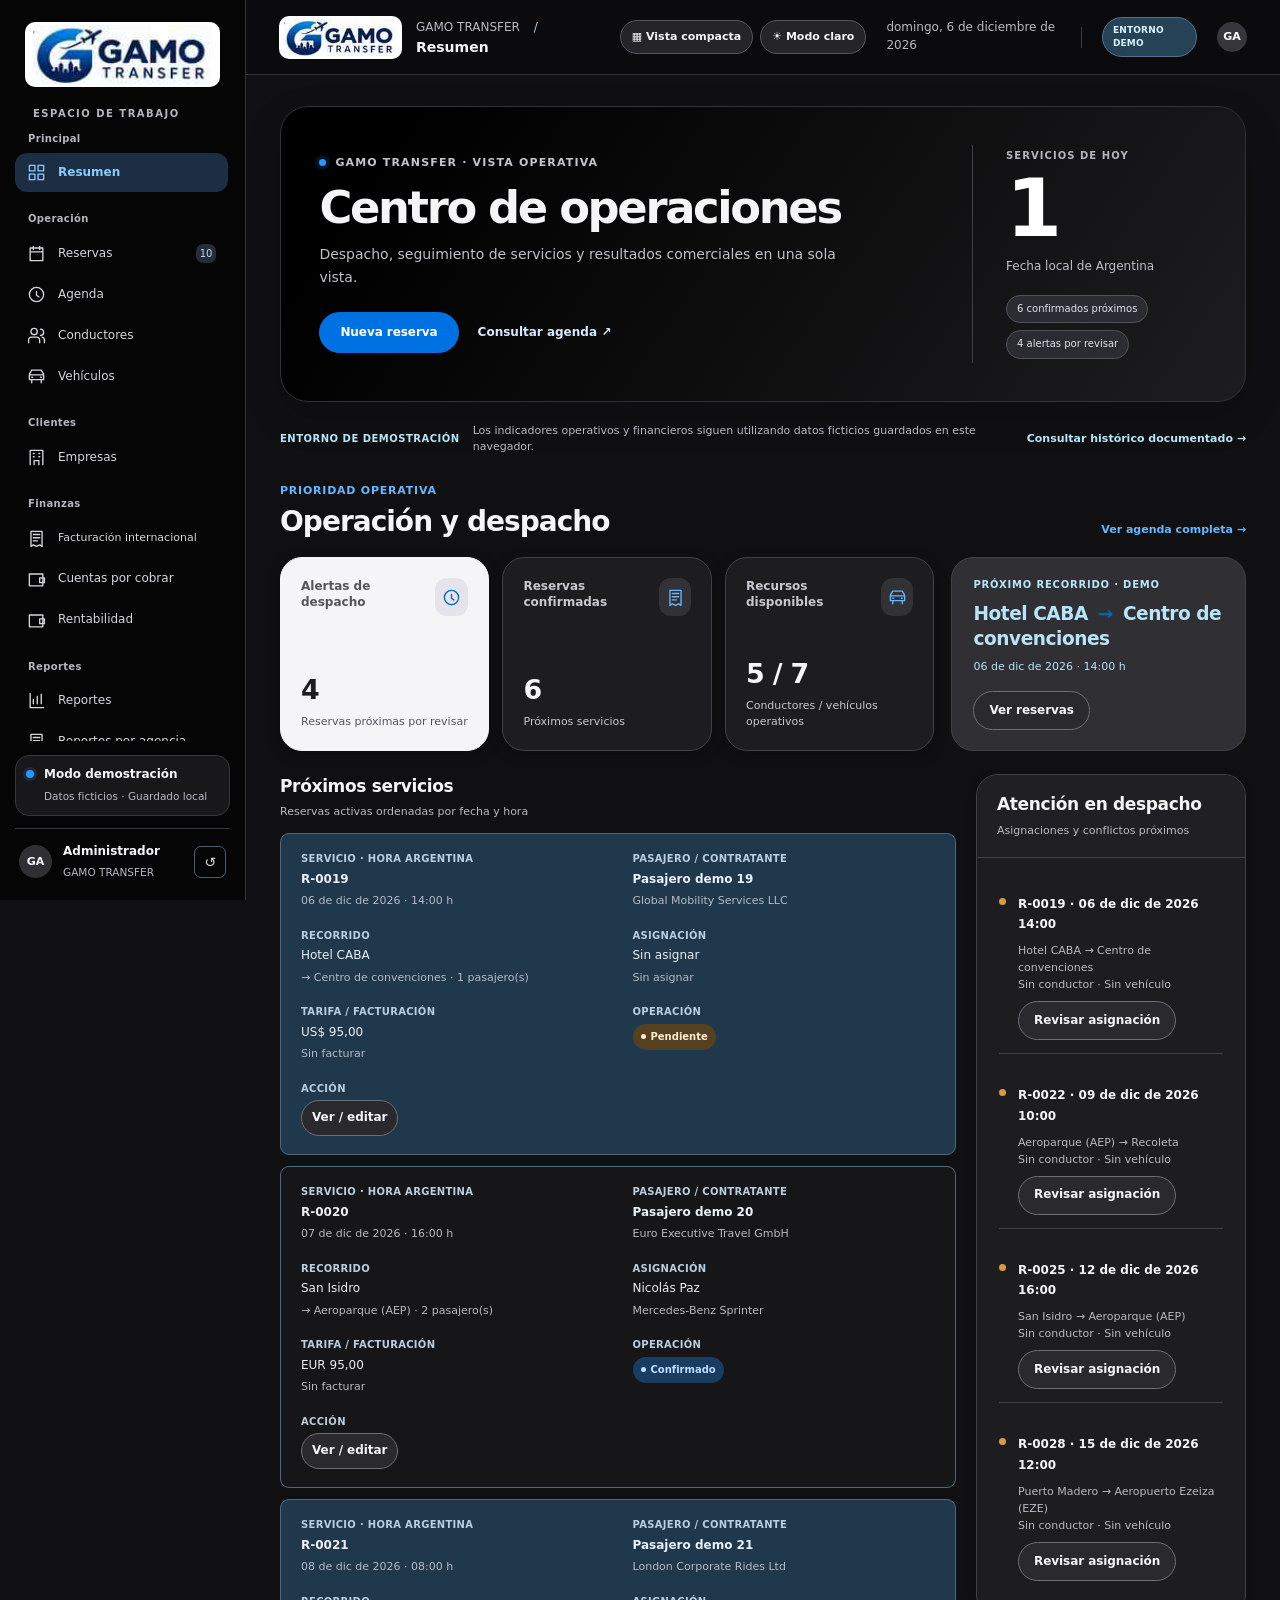
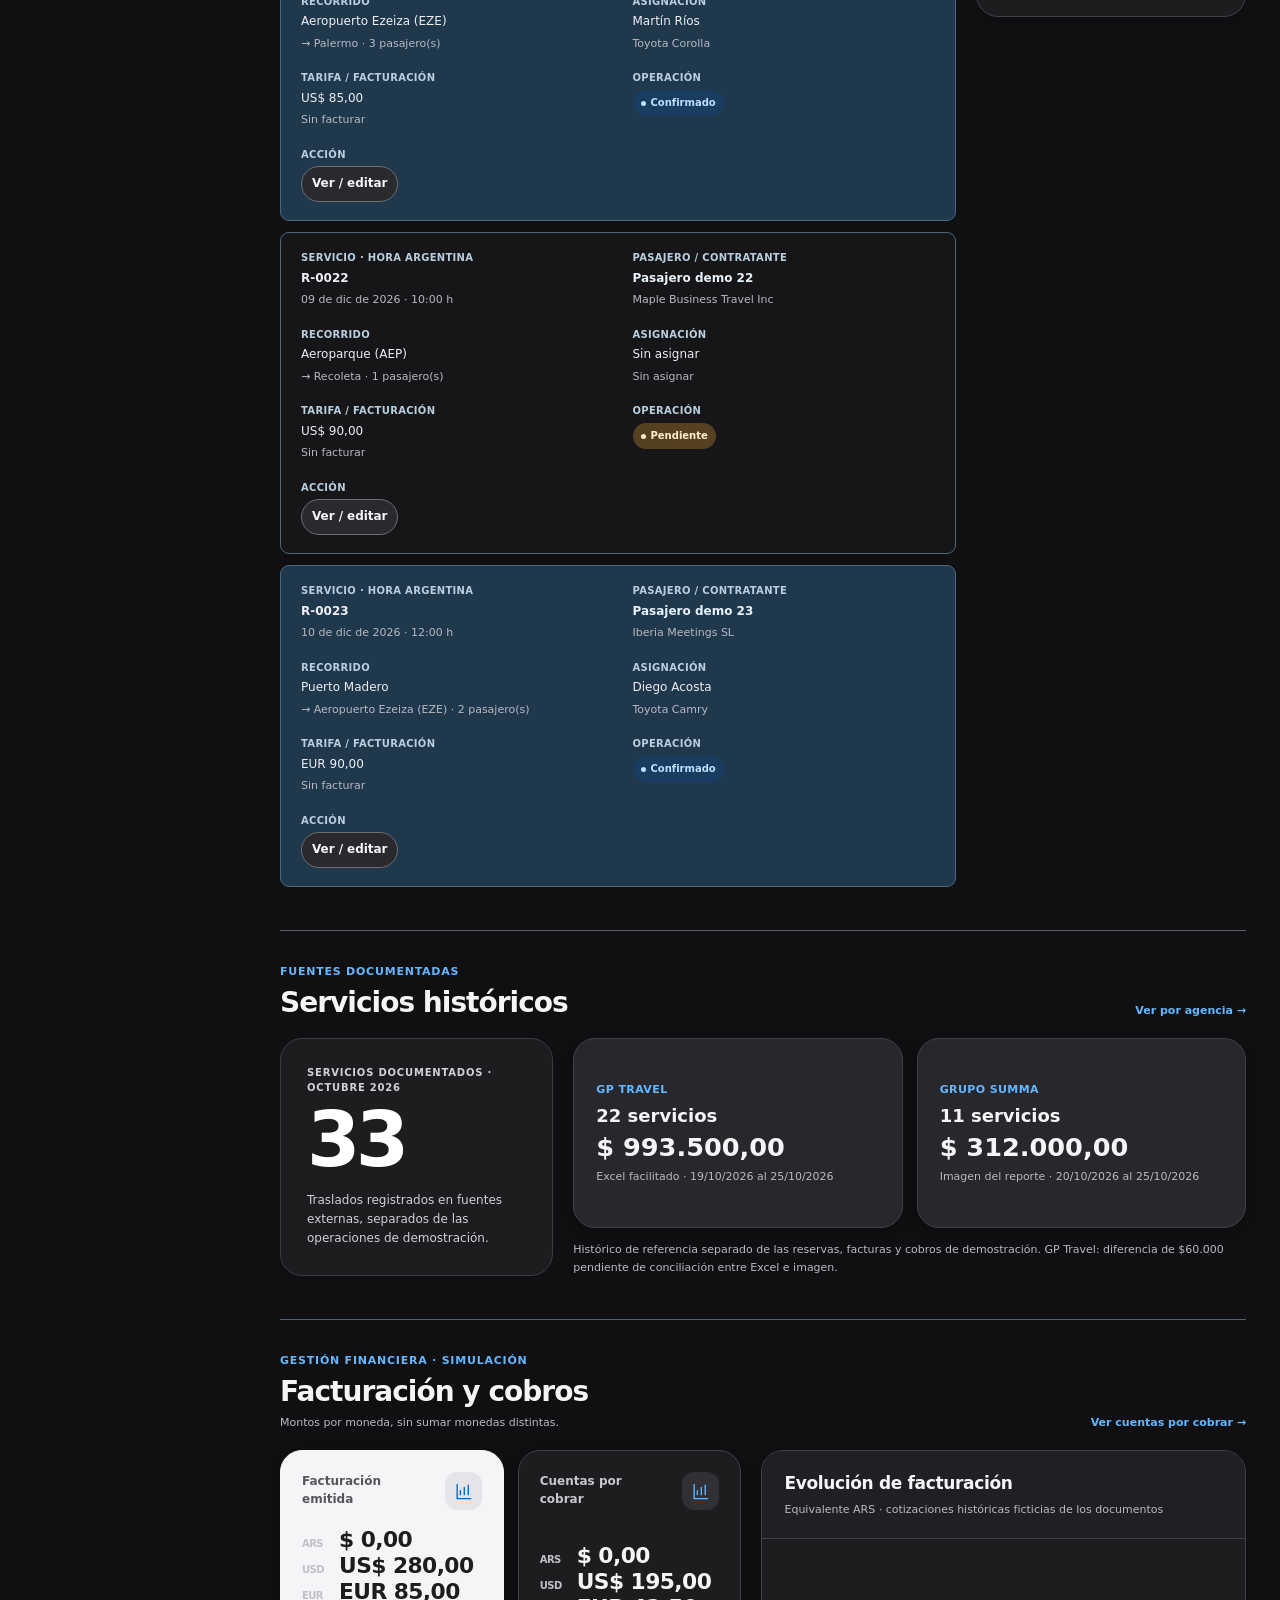
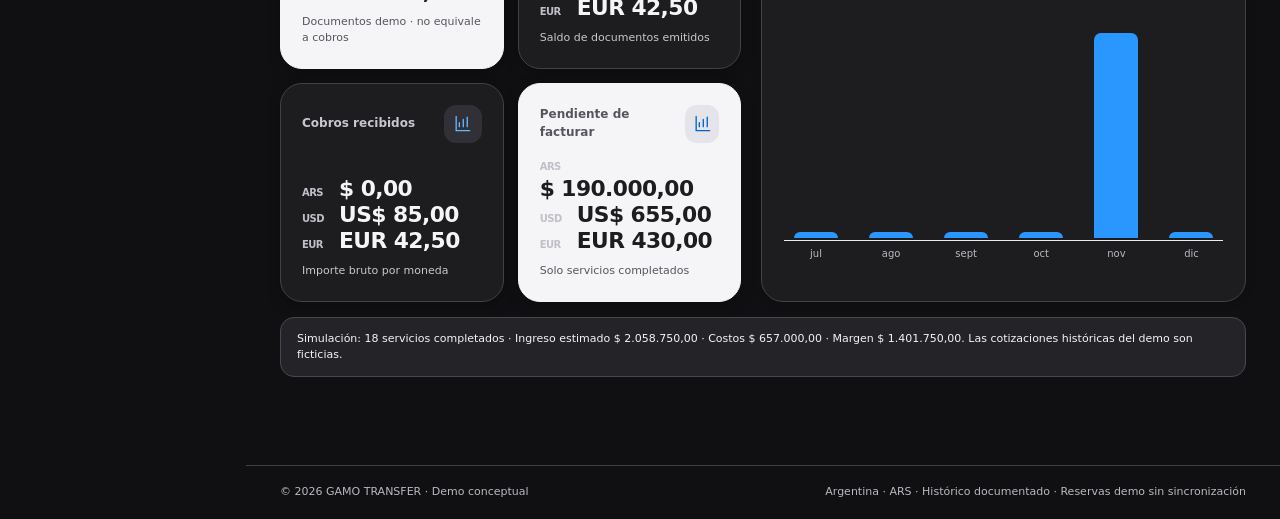
==== commit e62779f4: "Actualizar versión CSS y JS para servir nueva composición del Centro de operaciones" ====
--- a/index.html
+++ b/index.html
@@ -17,7 +17,7 @@
       rel="icon"
       href="data:image/svg+xml,%3Csvg xmlns='http://www.w3.org/2000/svg' viewBox='0 0 40 40'%3E%3Crect width='40' height='40' rx='10' fill='%230e0e0e'/%3E%3Ctext x='9' y='30' font-size='30' font-family='sans-serif' fill='%232997ff'%3EG%3C/text%3E%3C/svg%3E"
     />
-    <link rel="stylesheet" href="styles.css?v=20261101-apple-v15" />
+    <link rel="stylesheet" href="styles.css?v=20261101-layout-v16" />
   </head>
   <body data-theme="dark" data-density="comfortable">
     <div id="shell" class="shell">
@@ -139,6 +139,6 @@
     <script src="ui-preferences.js?v=20261101-apple-v15" defer></script>
     <script src="agency-reports.js" defer></script>
     <script src="version-check.js" defer></script>
-    <script src="app.js?v=20261101-no-numbers-v11" defer></script>
+    <script src="app.js?v=20261101-layout-v16" defer></script>
   </body>
 </html>
--- a/styles.css
+++ b/styles.css
@@ -3436,6 +3436,29 @@
 body[data-theme="dark"] .agency-bar-rail,body[data-theme="dark"] .progress { background: #404046; }
 body[data-theme="dark"] .sidebar .brand-logo { background: #fff; }
 
+/* Higher-specificity overrides for legacy dark rules: remove residual navy fills. */
+body[data-theme="dark"] .page-header { border-bottom-color: #414149; }
+body[data-theme="dark"] .sidebar .nav-group-label,
+body[data-theme="dark"] .sidebar .nav-caption { color: #b5b5be; }
+body[data-theme="dark"] .dashboard-zone .dashboard-section-heading h2 { color: #f5f5f7; }
+body[data-theme="dark"] .dashboard-zone .dashboard-section-heading .eyebrow { color: #65b7ff; }
+body[data-theme="dark"] .btn-light { background: #29292e; color: #f5f5f7; border-color: #6e6e73; }
+body[data-theme="dark"] .btn-light:hover { background: #3a3a41; border-color: #91919a; }
+body[data-theme="dark"] .ui-control-btn { background: #252529; color: #f5f5f7; border-color: #54545e; }
+body[data-theme="dark"] .ui-control-btn:hover { background: #35353c; border-color: #8e8e96; }
+body[data-theme="dark"][data-density="compact"] .ui-control-btn[data-ui-preference="density"] {
+  background: #33333a; color: #fff; border-color: #65b7ff;
+}
+body[data-theme="dark"] .data-table tbody td,
+body[data-theme="dark"] .data-table thead th,
+body[data-theme="dark"] .agency-table .agency,
+body[data-theme="dark"] .agency-table .total-cell { color: #ededf2; }
+body[data-theme="dark"] .currency-total small,
+body[data-theme="dark"] .agency-meta span,
+body[data-theme="dark"] .agency-toolbar-note,
+body[data-theme="dark"] .history-source-item small { color: #bfc0c9; }
+body[data-theme="dark"] .advanced-filters summary:before { background: #36363d; color: #bfddff; }
+body[data-theme="dark"] .agenda-event.warning { background: #4b3926; color: #ffecd0; }
 /* Desktop pointer feedback: premium elevation without nested containers. */
 @media(hover:hover) and (pointer:fine) {
   body :is(.kpi,.entity-card,.stat-pill,.history-source-item,.agenda-day):hover,
@@ -3478,3 +3501,433 @@
   body[data-theme="dark"] :is(.kpi-value,.kpi-label,.kpi-foot,.history-source-money,.data-table th,.data-table td) { color: #1d1d1f !important; }
   body .dashboard-zone + .dashboard-zone { border-top-color: #aaa !important; }
 }
+
+
+/* GAMO OPERATIONS COMPOSITION v1
+   Structural redesign, not a palette switch: feature stage, signal rail,
+   dispatch workspace, documentary ledger and side-by-side finance bento.
+   Outer sections remain frameless; independent cards retain their hover. */
+body .operations-intro {
+  display: grid;
+  grid-template-columns: minmax(0, 1.7fr) minmax(225px, .65fr);
+  gap: clamp(20px,3vw,52px);
+  align-items: stretch;
+  min-height: 248px;
+  padding: clamp(26px,3vw,42px);
+  margin: 0 0 18px;
+  background: linear-gradient(125deg,#000 12%,#1d1d1f 100%);
+  color: #f5f5f7;
+  border: 1px solid #323237;
+  border-radius: 28px;
+  box-shadow: 0 15px 38px rgba(0,0,0,.16);
+}
+.operations-intro-copy {
+  display: flex;
+  flex-direction: column;
+  justify-content: center;
+  min-width: 0;
+}
+.operations-kicker {
+  display: inline-flex;
+  align-items: center;
+  gap: 9px;
+  font-size: 11px;
+  font-weight: 650;
+  letter-spacing: .105em;
+  color: #c4c4cc;
+}
+.operations-kicker-dot {
+  width: 7px;
+  height: 7px;
+  border-radius: 100%;
+  background: #2997ff;
+  box-shadow: 0 0 0 4px rgba(41,151,255,.12);
+  flex: none;
+}
+body .operations-intro h1 {
+  margin: 13px 0 12px;
+  color: #f5f5f7;
+  font-size: clamp(34px,3.5vw,56px);
+  font-weight: 650;
+  letter-spacing: -.052em;
+  line-height: 1.05;
+}
+.operations-intro-copy>p {
+  max-width: 540px;
+  margin: 0;
+  font-size: 14px;
+  line-height: 1.65;
+  color: #c0c0c9;
+}
+.operations-intro-actions {
+  display: flex;
+  gap: 13px 19px;
+  align-items: center;
+  flex-wrap: wrap;
+  margin-top: 23px;
+}
+.operations-intro-actions .btn {
+  min-height: 41px;
+  padding-inline: 20px;
+}
+.operations-secondary-link {
+  color: #d8eaff;
+  font-weight: 600;
+  font-size: 12px;
+  padding: 8px 0;
+}
+.operations-secondary-link:hover {
+  color: #fff;
+  text-decoration: underline;
+  text-underline-offset: 4px;
+}
+.operations-hero-stat {
+  display: flex;
+  flex-direction: column;
+  justify-content: center;
+  align-items: flex-start;
+  padding: 4px 0 4px clamp(20px,2.6vw,38px);
+  border-left: 1px solid #414147;
+  min-width: 0;
+}
+.operations-hero-label {
+  color: #b4b4c0;
+  font-weight: 650;
+  font-size: 10px;
+  letter-spacing: .105em;
+}
+.operations-hero-value {
+  font-size: clamp(62px,6.3vw,100px);
+  font-weight: 600;
+  line-height: .99;
+  letter-spacing: -.07em;
+  color: #fff;
+  font-variant-numeric: tabular-nums;
+  margin: 5px 0 9px;
+}
+.operations-hero-foot { font-size: 12px; color: #bfc0cb; }
+.operations-hero-meta {
+  display: flex;
+  flex-wrap: wrap;
+  gap: 7px;
+  margin-top: 19px;
+}
+.operations-hero-meta span {
+  font-size: 10px;
+  line-height: 1.45;
+  color: #e2e2eb;
+  padding: 6px 10px;
+  border: 1px solid #51515b;
+  border-radius: 999px;
+  background: #2b2b32;
+}
+/* Demo disclosure reads as metadata rather than another framed card. */
+body .dashboard-environment-note,
+body[data-theme="dark"] .dashboard-environment-note {
+  background: transparent;
+  border: 0;
+  padding: 3px 0 0;
+  border-radius: 0;
+  margin: 0 0 27px;
+  min-height: 0;
+  gap: 8px 13px;
+  color: var(--muted);
+}
+body .dashboard-environment-note strong,
+body[data-theme="dark"] .dashboard-environment-note strong {
+  font-size: 10px;
+  letter-spacing: .05em;
+  color: var(--ink);
+}
+body .dashboard-environment-note a,
+body[data-theme="dark"] .dashboard-environment-note a { color: var(--apple-link); }
+/* Operational signal rail: three narrow cards and a wider route module. */
+body .dashboard-ops-overview {
+  display: grid;
+  grid-template-columns: minmax(0,2fr) minmax(265px,.9fr);
+  gap: 17px;
+  align-items: stretch;
+  margin-bottom: 23px;
+}
+body .dashboard-ops-overview .ops-kpis {
+  display: grid;
+  grid-template-columns: repeat(3,minmax(0,1fr));
+  align-items: stretch;
+  gap: 13px;
+  margin: 0;
+}
+body .dashboard-ops-overview .ops-kpis .kpi {
+  min-height: 162px;
+  padding: 20px;
+  display: flex;
+  flex-direction: column;
+  justify-content: space-between;
+}
+.dashboard-ops-overview .kpi-top { align-items: flex-start; margin-bottom: 10px; }
+.dashboard-ops-overview .kpi-label { max-width: 130px; line-height: 1.35; }
+.dashboard-ops-overview .kpi-value { margin-top: auto; }
+.dashboard-ops-overview .kpi-foot { line-height: 1.45; }
+body .dashboard-ops-overview .dashboard-next-route,
+body[data-theme="dark"] .dashboard-ops-overview .dashboard-next-route {
+  display: flex;
+  align-items: flex-start;
+  flex-direction: column;
+  justify-content: space-between;
+  gap: 16px;
+  margin: 0;
+  padding: 20px 21px;
+  background: var(--surface-strong);
+  color: var(--ink);
+  border: 1px solid var(--apple-stroke);
+  border-radius: 22px;
+  min-width: 0;
+}
+.dashboard-ops-overview .dashboard-route-text { width: 100%; gap: 8px; }
+.dashboard-ops-overview .dashboard-route-text strong {
+  font-size: clamp(15px,1.45vw,20px);
+  line-height: 1.35;
+  letter-spacing: -.025em;
+}
+.dashboard-ops-overview .dashboard-next-route .btn { align-self: flex-start; }
+body .dashboard-operations {
+  grid-template-columns: minmax(0,1.8fr) minmax(270px,.7fr);
+  gap: 20px;
+  align-items: start;
+  margin-top: 0;
+}
+body .dashboard-operations>.panel--collection {
+  min-width: 0;
+  align-self: stretch;
+}
+body .dashboard-operations>.panel--collection>.panel-head {
+  border: 0;
+  background: transparent;
+  padding: 0;
+  margin: 0 0 13px;
+}
+body .dashboard-operations .dashboard-alert-column .panel {
+  min-height: 230px;
+  border-radius: 22px;
+}
+body .dashboard-operations .alert-item { padding-block: 13px; }
+body .dashboard-zone .dashboard-section-heading {
+  align-items: flex-end;
+  margin-bottom: 19px;
+}
+body .dashboard-zone .dashboard-section-heading h2 {
+  font-size: clamp(22px,2.2vw,28px);
+  font-weight: 650;
+  line-height: 1.15;
+  letter-spacing: -.035em;
+}
+body .dashboard-zone + .dashboard-zone {
+  border-top: 1px solid var(--apple-stroke);
+  margin-top: 43px;
+  padding-top: 33px;
+}
+/* Historical section: a single large number plus independently readable rows. */
+body .history-source-flat.history-ledger,
+body .dashboard-zone .history-source-flat.history-ledger,
+body[data-theme="dark"] .history-source-flat.history-ledger {
+  display: grid;
+  grid-template-columns: minmax(230px,.65fr) minmax(0,1.6fr);
+  gap: 20px;
+  background: transparent;
+  border: 0;
+  box-shadow: none;
+  padding: 0;
+  margin: 0;
+}
+.history-ledger-intro {
+  display: flex;
+  flex-direction: column;
+  justify-content: center;
+  align-items: flex-start;
+  min-height: 232px;
+  padding: 26px;
+  background: #1d1d1f;
+  color: #f5f5f7;
+  border: 1px solid #3b3b42;
+  border-radius: 22px;
+}
+.history-ledger-eyebrow {
+  font-size: 10px;
+  letter-spacing: .08em;
+  color: #d0d0d9;
+  font-weight: 650;
+  line-height: 1.5;
+}
+.history-ledger-total {
+  font-size: clamp(64px,6vw,94px);
+  line-height: 1;
+  letter-spacing: -.06em;
+  font-weight: 600;
+  color: #fff;
+  margin: 7px 0 12px;
+  font-variant-numeric: tabular-nums;
+}
+.history-ledger-description {
+  font-size: 12px;
+  line-height: 1.6;
+  color: #d0d0d9;
+  max-width: 270px;
+}
+.history-ledger-details { display: flex; flex-direction: column; gap: 13px; min-width: 0; }
+body .history-ledger .history-source-grid {
+  flex: 1;
+  display: grid;
+  grid-template-columns: repeat(2,minmax(0,1fr));
+  gap: 14px;
+  padding: 0;
+}
+body .history-ledger .history-source-item {
+  border-radius: 22px;
+  padding: 22px;
+  margin: 0;
+  min-height: 168px;
+  display: flex;
+  flex-direction: column;
+  justify-content: center;
+  align-items: flex-start;
+  gap: 6px;
+  min-width: 0;
+}
+.history-ledger .history-source-item strong { font-size: 18px; line-height: 1.3; }
+.history-ledger .history-source-money { font-size: clamp(20px,2vw,29px); line-height: 1.15; }
+body .history-ledger .history-source-foot {
+  padding: 0;
+  margin: 0;
+  color: var(--muted);
+  font-size: 11px;
+  line-height: 1.55;
+}
+/* Finance bento: four metrics beside the revenue evolution, not below it. */
+body .dashboard-finance-layout {
+  display: grid;
+  grid-template-columns: minmax(0,1fr) minmax(0,1.05fr);
+  gap: 20px;
+  align-items: stretch;
+}
+body .dashboard-finance-layout .financial-kpis {
+  display: grid;
+  grid-template-columns: repeat(2,minmax(0,1fr));
+  grid-template-rows: repeat(2,minmax(180px,1fr));
+  gap: 14px;
+  margin: 0;
+}
+body .dashboard-finance-layout .financial-kpis .kpi {
+  padding: 21px;
+  min-width: 0;
+  display: flex;
+  flex-direction: column;
+  justify-content: space-between;
+}
+body .dashboard-finance-layout .financial-kpis .kpi-value {
+  font-size: clamp(18px,1.7vw,25px);
+  white-space: normal;
+  overflow-wrap: anywhere;
+  line-height: 1.2;
+  margin-top: auto;
+}
+body .dashboard-finance-chart { min-width: 0; }
+body .dashboard-finance-chart>.panel {
+  height: 100%;
+  display: flex;
+  flex-direction: column;
+  overflow: hidden;
+}
+body .dashboard-finance-chart .chart-area {
+  flex: 1;
+  display: flex;
+  align-items: center;
+  padding-block: 16px 24px;
+}
+body .dashboard-finance-chart .bar-chart {
+  width: 100%;
+  min-height: 188px;
+  height: min(235px,100%);
+}
+body .dashboard-finance-layout .financial-kpis .kpi:nth-child(2),
+body .dashboard-finance-layout .financial-kpis .kpi:nth-child(3) {
+  background: #fff;
+  color: #1d1d1f;
+  border-color: #d0d0d5;
+}
+body .dashboard-finance-layout .financial-kpis .kpi:nth-child(2) .kpi-value,
+body .dashboard-finance-layout .financial-kpis .kpi:nth-child(3) .kpi-value { color: #1d1d1f; }
+body .dashboard-finance-layout .financial-kpis .kpi:nth-child(2) .kpi-label,
+body .dashboard-finance-layout .financial-kpis .kpi:nth-child(3) .kpi-label,
+body .dashboard-finance-layout .financial-kpis .kpi:nth-child(2) .kpi-foot,
+body .dashboard-finance-layout .financial-kpis .kpi:nth-child(3) .kpi-foot { color: #565660; }
+/* Contrast in dark mode: the first and last finance metrics become porcelain. */
+body[data-theme="dark"] .dashboard-finance-layout .financial-kpis .kpi:nth-child(2),
+body[data-theme="dark"] .dashboard-finance-layout .financial-kpis .kpi:nth-child(3) {
+  background: #1d1d1f;
+  color: #f5f5f7;
+  border-color: #414149;
+}
+body[data-theme="dark"] .dashboard-finance-layout .financial-kpis .kpi:nth-child(2) .kpi-value,
+body[data-theme="dark"] .dashboard-finance-layout .financial-kpis .kpi:nth-child(3) .kpi-value { color: #f5f5f7; }
+body[data-theme="dark"] .dashboard-finance-layout .financial-kpis .kpi:nth-child(2) .kpi-label,
+body[data-theme="dark"] .dashboard-finance-layout .financial-kpis .kpi:nth-child(3) .kpi-label,
+body[data-theme="dark"] .dashboard-finance-layout .financial-kpis .kpi:nth-child(2) .kpi-foot,
+body[data-theme="dark"] .dashboard-finance-layout .financial-kpis .kpi:nth-child(3) .kpi-foot { color: #c7c7ce; }
+body[data-theme="dark"] .dashboard-finance-layout .financial-kpis .kpi:nth-child(2) .kpi-icon,
+body[data-theme="dark"] .dashboard-finance-layout .financial-kpis .kpi:nth-child(3) .kpi-icon { background: #303036; color: #65b7ff; }
+/* Compact mode compresses internal rhythm without sacrificing the grid. */
+body[data-density="compact"] .operations-intro { min-height: 192px; padding: 23px 29px; }
+body[data-density="compact"] .operations-intro h1 { font-size: 33px; }
+body[data-density="compact"] .operations-hero-value { font-size: 64px; }
+body[data-density="compact"] .dashboard-ops-overview .ops-kpis .kpi { min-height: 130px; padding: 13px; }
+body[data-density="compact"] .dashboard-ops-overview .dashboard-next-route { padding: 14px; }
+body[data-density="compact"] .history-ledger-intro { min-height: 180px; padding: 17px; }
+body[data-density="compact"] .history-ledger-total { font-size: 63px; }
+body[data-density="compact"] .history-ledger .history-source-item { padding: 15px; min-height: 140px; }
+body[data-density="compact"] .dashboard-finance-layout .financial-kpis { grid-template-rows: repeat(2,minmax(135px,1fr)); }
+body[data-density="compact"] .dashboard-finance-layout .financial-kpis .kpi { padding: 13px; }
+@media(max-width:1250px) {
+  body .dashboard-ops-overview { grid-template-columns: 1fr; }
+  body .dashboard-ops-overview .dashboard-next-route { flex-direction: row; align-items: center; gap: 20px; }
+  body .dashboard-finance-layout { grid-template-columns: 1fr; }
+  body .dashboard-finance-layout .financial-kpis { grid-template-rows: auto; }
+  body .dashboard-finance-layout .financial-kpis .kpi { min-height: 144px; }
+}
+@media(max-width:950px) {
+  body .operations-intro { grid-template-columns: minmax(0,1.5fr) minmax(175px,.7fr); }
+  body .dashboard-operations { grid-template-columns: 1fr; }
+  body .dashboard-operations .dashboard-alert-column .panel { min-height: 0; }
+  body .history-source-flat.history-ledger { grid-template-columns: 1fr; }
+  body .history-ledger-intro { min-height: 165px; }
+}
+@media(max-width:650px) {
+  body .operations-intro { grid-template-columns: minmax(0,1fr); gap: 23px; min-height: 0; padding: 23px; border-radius: 22px; }
+  body .operations-intro h1 { font-size: clamp(31px,9vw,41px); margin: 12px 0; }
+  body .operations-intro-copy>p { font-size: 13px; }
+  body .operations-hero-stat {
+    display: grid;
+    grid-template-columns: auto 1fr;
+    align-items: center;
+    column-gap: 17px;
+    border-left: 0;
+    border-top: 1px solid #414147;
+    padding: 18px 0 0;
+  }
+  .operations-hero-value { grid-row: 1 / span 3; font-size: 71px; margin: 0; }
+  .operations-hero-meta { grid-column: 1/-1; margin-top: 10px; }
+  body .dashboard-ops-overview .ops-kpis { grid-template-columns: 1fr; gap: 9px; }
+  body .dashboard-ops-overview .ops-kpis .kpi { min-height: 0; padding: 17px; }
+  body .dashboard-ops-overview .dashboard-next-route { flex-direction: column; align-items: flex-start; }
+  body .history-ledger .history-source-grid { grid-template-columns: 1fr; }
+  body .dashboard-finance-layout .financial-kpis { grid-template-columns: 1fr; grid-template-rows: auto; }
+  body .dashboard-finance-layout .financial-kpis .kpi { min-height: 118px; }
+  body .dashboard-finance-chart .chart-area { padding: 10px 16px 18px; }
+}
+@media(prefers-reduced-motion:reduce) {
+  body .operations-intro,body .history-ledger-intro { transition: none !important; }
+}
+@media print {
+  body .operations-intro,body .history-ledger-intro { background: #fff !important; border-color: #aaa !important; box-shadow: none !important; color: #111 !important; }
+  body .operations-intro :is(h1,p,strong,span,a),
+  body .history-ledger-intro :is(strong,span) { color: #111 !important; }
+  body .dashboard-finance-layout .financial-kpis .kpi { break-inside: avoid; }
+}
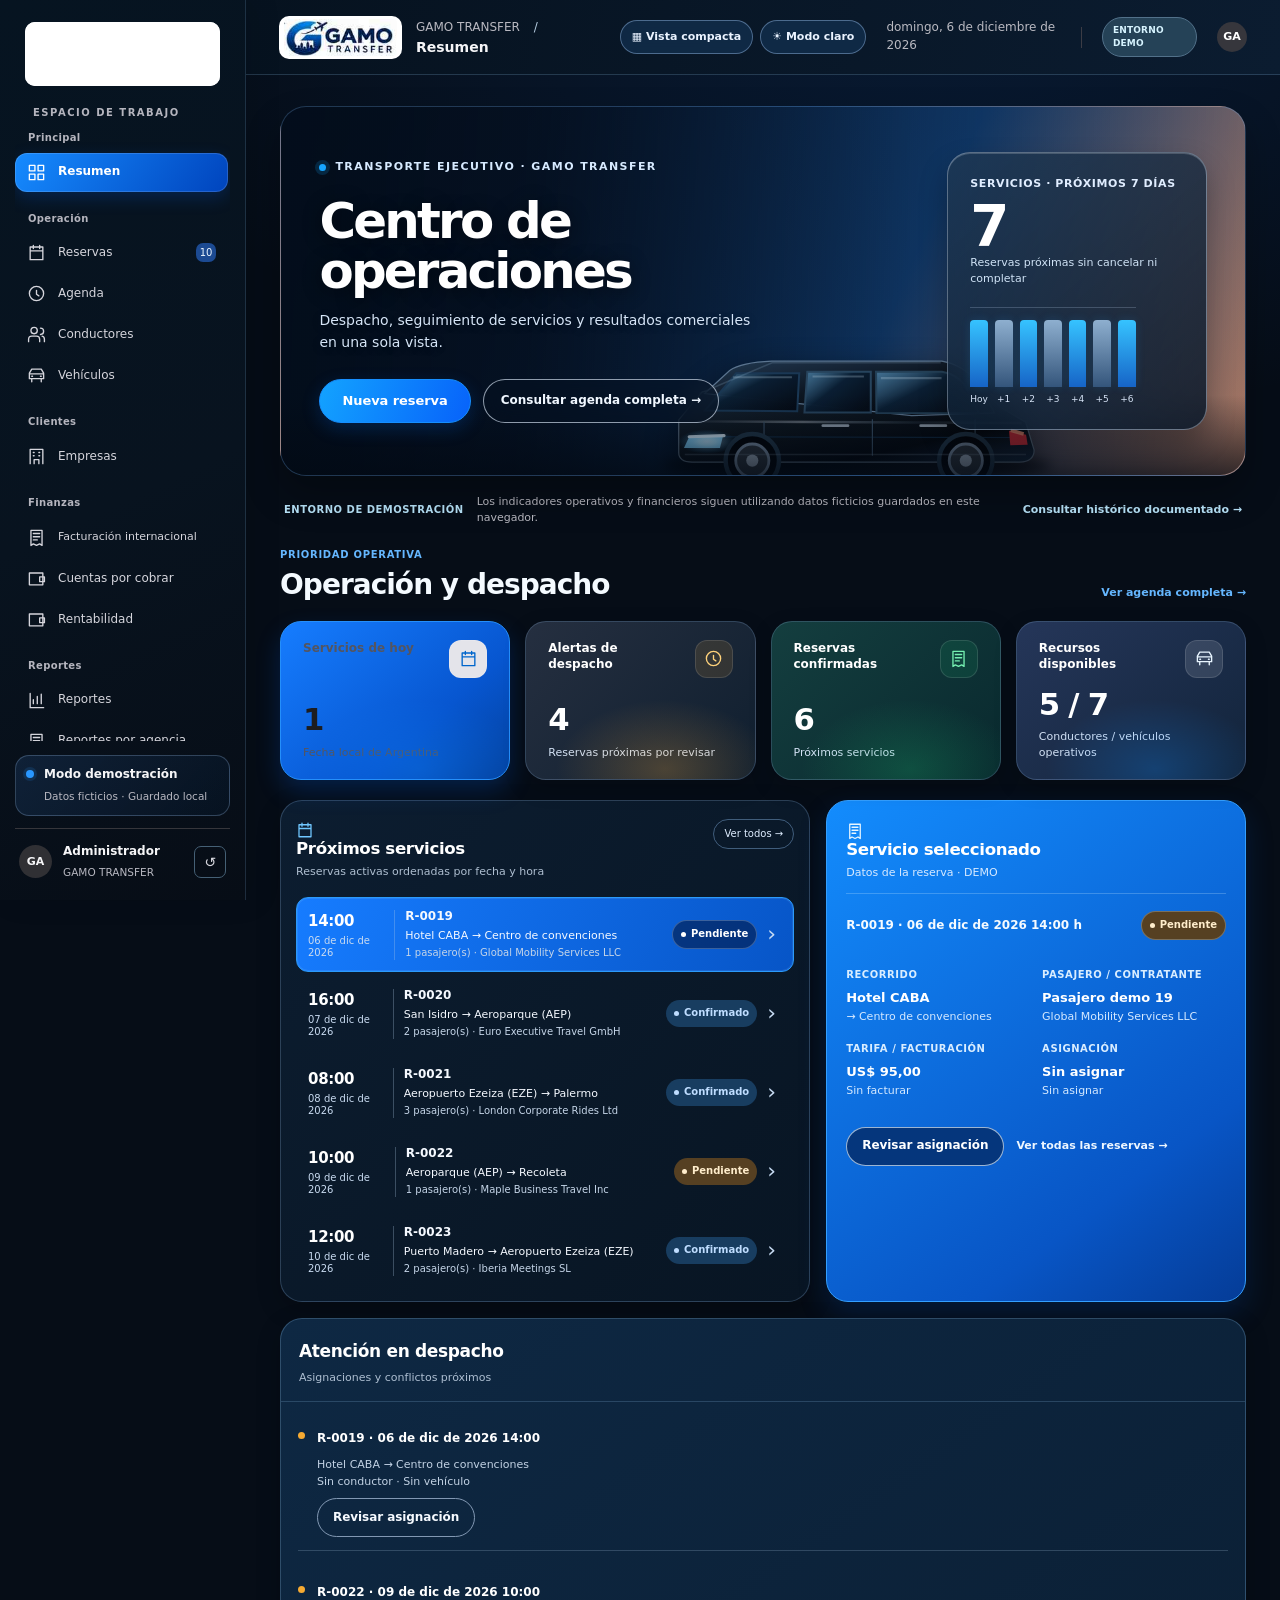
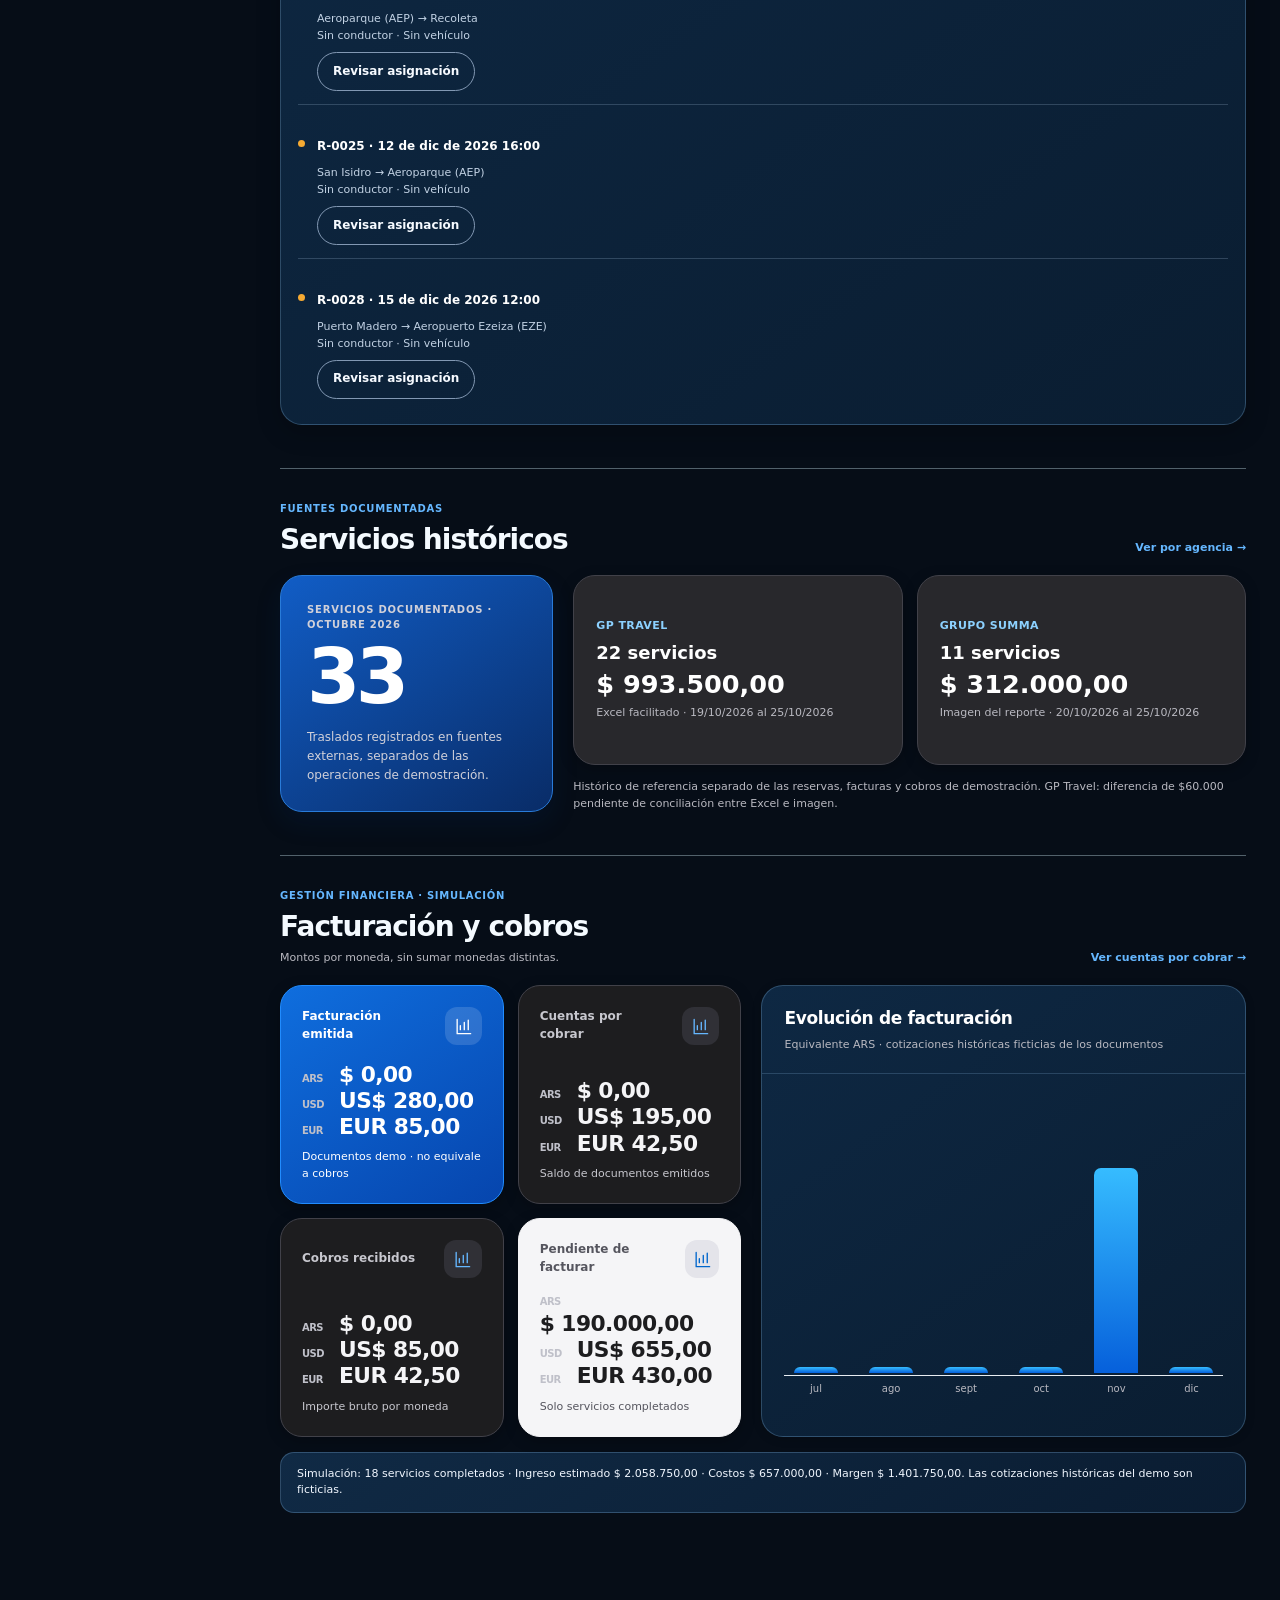
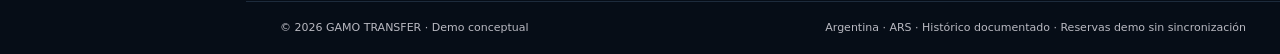
==== commit eab5226e: "Versionar Premium V2 y permitir únicamente imágenes de Unsplash en CSP para hero licenciado" ====
--- a/index.html
+++ b/index.html
@@ -7,7 +7,7 @@
     <meta name="referrer" content="no-referrer" />
     <meta name="robots" content="noindex, nofollow, noarchive" />
     <meta name="gamo-build" content="development" />
-    <meta http-equiv="Content-Security-Policy" content="default-src 'self'; base-uri 'self'; object-src 'none'; script-src 'self'; style-src 'self' 'unsafe-inline'; img-src 'self' data:; font-src 'self' data:; connect-src 'self'; form-action 'self'; frame-src 'none'" />
+    <meta http-equiv="Content-Security-Policy" content="default-src 'self'; base-uri 'self'; object-src 'none'; script-src 'self'; style-src 'self' 'unsafe-inline'; img-src 'self' data: https://images.unsplash.com; font-src 'self' data:; connect-src 'self'; form-action 'self'; frame-src 'none'" />
     <meta
       name="description"
       content="GAMO TRANSFER · Demo interactiva de gestión para transporte ejecutivo en Argentina."
@@ -17,7 +17,7 @@
       rel="icon"
       href="data:image/svg+xml,%3Csvg xmlns='http://www.w3.org/2000/svg' viewBox='0 0 40 40'%3E%3Crect width='40' height='40' rx='10' fill='%230e0e0e'/%3E%3Ctext x='9' y='30' font-size='30' font-family='sans-serif' fill='%232997ff'%3EG%3C/text%3E%3C/svg%3E"
     />
-    <link rel="stylesheet" href="styles.css?v=20261101-layout-v16" />
+    <link rel="stylesheet" href="styles.css?v=20261101-premium-v17" />
   </head>
   <body data-theme="dark" data-density="comfortable">
     <div id="shell" class="shell">
@@ -139,6 +139,6 @@
     <script src="ui-preferences.js?v=20261101-apple-v15" defer></script>
     <script src="agency-reports.js" defer></script>
     <script src="version-check.js" defer></script>
-    <script src="app.js?v=20261101-layout-v16" defer></script>
+    <script src="app.js?v=20261101-premium-v17" defer></script>
   </body>
 </html>
--- a/styles.css
+++ b/styles.css
@@ -3931,3 +3931,362 @@
   body .history-ledger-intro :is(strong,span) { color: #111 !important; }
   body .dashboard-finance-layout .financial-kpis .kpi { break-inside: avoid; }
 }
+
+
+/* GAMO PREMIUM STAGE V2 — compositional redesign from approved visual mock-up.
+   A cinematic image stage, selectable service list and one vivid detail panel.
+   Live demo values stay sourced from the existing domain data. */
+:root {
+  --gamo-stage-navy:#07111e;
+  --gamo-stage-glass:rgba(13,30,49,.83);
+  --gamo-stage-line:rgba(164,201,244,.24);
+  --gamo-stage-blue:#117eff;
+  --gamo-stage-ink:#f3f8ff;
+  --gamo-stage-sub:#c5d5e9;
+}
+body { background:#eef0f3; }
+body[data-theme="dark"] {
+  background:radial-gradient(ellipse 85% 550px at 72% 0%,rgba(17,91,191,.17),transparent 78%),#060d17;
+  --canvas:#060d17;
+}
+body .sidebar,body[data-theme="dark"] .sidebar {
+  background:linear-gradient(155deg,#061421,#08131f 55%,#070d16);
+  border-right:1px solid rgba(131,180,224,.18);
+  box-shadow:8px 0 27px rgba(0,0,0,.10);
+}
+body .topbar,body[data-theme="dark"] .topbar {
+  background:linear-gradient(100deg,#06121f,#0b1c30);
+  border-bottom:1px solid rgba(143,192,236,.21);
+}
+.sidebar .brand-logo { background:transparent; filter:brightness(0) invert(1); padding:0; }
+body .sidebar .nav a.active,
+body[data-theme="dark"] .sidebar .nav a.active {
+  background:linear-gradient(125deg,#168bff,#0044bd);
+  color:#fff;
+  box-shadow:0 6px 17px rgba(0,92,223,.23),inset 0 0 0 1px rgba(255,255,255,.14);
+}
+body .sidebar .nav a:hover,body[data-theme="dark"] .sidebar .nav a:hover { color:#fff; background:#183452; }
+body .sidebar .nav a.active:hover,body[data-theme="dark"] .sidebar .nav a.active:hover { background:linear-gradient(125deg,#239aff,#0654ce); }
+body .sidebar .nav-count { background:#1c4a92; color:#edf6ff; }
+body .ui-control-btn,body[data-theme="dark"] .ui-control-btn {
+  color:#eaf3ff;background:rgba(18,46,76,.82);border-color:rgba(157,196,238,.43);
+  backdrop-filter:blur(8px);
+}
+body .top-demo { background:#0b2745;color:#a9dbff;border-color:#0f83eb; }
+body .sidebar .demo-note { background:linear-gradient(130deg,rgba(40,86,142,.25),rgba(7,29,53,.3));border-color:rgba(154,189,234,.28); }
+body .footer { border-color:rgba(97,132,170,.25); }
+body[data-theme="dark"] main { color:#ecf3ff; }
+body .btn-accent,body .btn-primary { background:linear-gradient(110deg,#13a3ff,#0762fa);border-color:#168efe;color:#fff;box-shadow:0 6px 18px rgba(0,99,224,.23); }
+body .btn-accent:hover,body .btn-primary:hover { background:linear-gradient(110deg,#38b2ff,#146cfb);border-color:#59c0ff;color:#fff; }
+body .operations-intro,body[data-theme="dark"] .operations-intro {
+  position:relative;isolation:isolate;overflow:hidden;
+  display:grid;grid-template-columns:minmax(0,1.3fr) minmax(235px,.56fr);
+  gap:26px;min-height:370px;
+  align-items:stretch;
+  background:
+    linear-gradient(92deg,rgba(3,13,27,.99) 0%,rgba(4,14,29,.91) 26%,rgba(5,16,32,.42) 65%,rgba(5,13,25,.25) 100%),
+    url("https://images.unsplash.com/photo-1783114910447-1375127f5104?auto=format&fit=crop&w=1700&q=78") center 51% / cover no-repeat,
+    linear-gradient(115deg,#051123,#154c8c 62%,#e59c79 100%);
+  border-radius:26px;border:1px solid rgba(122,180,242,.25);
+  color:#f6faff; box-shadow:0 19px 36px rgba(0,0,0,.28);
+  padding:clamp(27px,3vw,46px);
+}
+.operations-intro::after {
+  content:"";position:absolute;z-index:-1;inset:auto 0 0;height:80px;
+  background:linear-gradient(0deg,rgba(2,9,19,.72),transparent);pointer-events:none;
+}
+body .operations-photo {
+  position:absolute;z-index:-1;inset:16% 18% -6% 35%;
+  background:url("assets/executive-van.svg") center bottom / contain no-repeat;
+  filter:drop-shadow(0 12px 17px rgba(0,0,0,.58));
+  opacity:.94;pointer-events:none;
+}
+body .operations-intro-copy { z-index:1;justify-content:center;max-width:540px; }
+body .operations-kicker { color:#d7eaff;letter-spacing:.13em;font-size:11px; }
+.operations-kicker-dot { background:#16a5ff;box-shadow:0 0 0 4px rgba(22,165,255,.17); }
+body .operations-intro h1 {
+  font-size:clamp(35px,3.9vw,58px);color:#fff;
+  line-height:1.01;letter-spacing:-.056em;
+  text-shadow:0 3px 19px rgba(0,0,0,.48);margin:20px 0 14px;
+}
+body .operations-intro-copy>p { color:#d6e5f7;max-width:440px;line-height:1.55;font-size:14px;text-shadow:0 2px 9px rgba(0,0,0,.32); }
+body .operations-intro-actions { margin-top:25px;gap:12px; }
+body .operations-intro-actions .btn { border-radius:999px;min-height:44px;font-size:13px;padding-inline:22px; }
+body .operations-secondary-link {
+  border:1px solid rgba(222,235,250,.64);border-radius:999px;
+  padding:12px 17px;font-weight:600;color:#f0f7ff;
+  background:rgba(5,18,34,.49);backdrop-filter:blur(12px);
+}
+body .operations-secondary-link:hover { background:rgba(33,80,132,.67);text-decoration:none;border-color:#b6e4ff; }
+body .operations-hero-stat {
+  position:relative;z-index:1;align-self:center;
+  display:flex;flex-direction:column;justify-content:center;
+  min-height:258px;max-width:325px;margin-left:auto;width:100%;
+  border:1px solid rgba(219,237,255,.37);border-radius:23px;
+  background:linear-gradient(140deg,rgba(33,57,82,.70),rgba(4,20,38,.81));
+  backdrop-filter:blur(15px);-webkit-backdrop-filter:blur(15px);
+  box-shadow:0 14px 28px rgba(0,0,0,.28),inset 0 1px 0 rgba(255,255,255,.18);
+  padding:23px 22px;
+}
+body .operations-hero-label { font-size:11px;color:#e0edff;letter-spacing:.055em; }
+body .operations-hero-value { font-size:clamp(56px,4.4vw,72px);color:white;letter-spacing:-.07em;margin:7px 0 0; }
+body .operations-hero-foot { color:#d0e3f6;font-size:11px;max-width:230px;line-height:1.4; }
+.operations-week-bars {
+  display:grid;grid-template-columns:repeat(7,minmax(0,1fr));gap:7px;
+  align-items:end;margin-top:21px;border-top:1px solid rgba(196,220,247,.22);padding-top:12px;
+  height:99px;
+}
+.operations-week-col { display:flex;flex-direction:column;justify-content:flex-end;align-items:stretch;gap:6px;height:100%; }
+.operations-week-col i { background:linear-gradient(0deg,#1664c7,#36c3ff);border-radius:4px 4px 0 0;min-height:5px;box-shadow:0 0 10px rgba(33,164,255,.15); }
+.operations-week-col:nth-child(even) i { background:linear-gradient(0deg,#34557b,#8eafcf); }
+.operations-week-col small {font-size:9px;text-align:center;color:#d7e4f6;}
+body .dashboard-environment-note,body[data-theme="dark"] .dashboard-environment-note {
+  font-size:11px;color:var(--muted);margin:9px 0 21px;padding:0 4px;
+}
+/* Full-width signal rail, brightly differentiated by semantic function. */
+body .dashboard-ops-overview { display:block;margin-bottom:20px; }
+body .dashboard-ops-overview .ops-kpis { display:grid;grid-template-columns:repeat(4,minmax(0,1fr));gap:15px; }
+body .dashboard-ops-overview .ops-kpis .kpi,
+body[data-theme="dark"] .dashboard-ops-overview .ops-kpis .kpi {
+  min-height:150px;background:linear-gradient(137deg,#153656,#0a2139);
+  border:1px solid rgba(150,190,231,.23);color:#fff;
+  border-radius:21px;box-shadow:0 8px 22px rgba(0,0,0,.18);
+  padding:18px 22px;position:relative;overflow:hidden;
+}
+body .dashboard-ops-overview .ops-kpis .kpi::before {
+  content:"";position:absolute;inset:auto -20px -60px auto;width:220px;height:140px;
+  background:radial-gradient(ellipse,rgba(15,138,255,.25),transparent 70%);pointer-events:none;
+}
+body .dashboard-ops-overview .ops-kpis .kpi:nth-child(1),
+body[data-theme="dark"] .dashboard-ops-overview .ops-kpis .kpi:nth-child(1) {
+  background:linear-gradient(138deg,#167dff,#0756d0 65%,#03419e);border-color:#258ffb;
+  box-shadow:0 11px 25px rgba(0,90,223,.24);
+}
+body .dashboard-ops-overview .ops-kpis .kpi:nth-child(2) {
+  background:linear-gradient(132deg,#252f40,#101f2f);
+}
+body .dashboard-ops-overview .ops-kpis .kpi:nth-child(2)::before { background:radial-gradient(ellipse,rgba(244,168,57,.24),transparent 70%); }
+body .dashboard-ops-overview .ops-kpis .kpi:nth-child(3) {
+  background:linear-gradient(135deg,#143e3f,#09292e);
+}
+body .dashboard-ops-overview .ops-kpis .kpi:nth-child(3)::before { background:radial-gradient(ellipse,rgba(26,201,117,.21),transparent 70%); }
+body .dashboard-ops-overview .ops-kpis .kpi:nth-child(4) {
+  background:linear-gradient(140deg,#253659,#12243b);
+}
+body .dashboard-ops-overview .ops-kpis :is(.kpi-value,.kpi-label,.kpi-foot) { color:#fff; }
+body .dashboard-ops-overview .ops-kpis .kpi-label { font-size:12px;line-height:1.35; }
+body .dashboard-ops-overview .ops-kpis .kpi-value { font-size:clamp(30px,2.4vw,41px);line-height:1.05;letter-spacing:-.04em; }
+body .dashboard-ops-overview .ops-kpis .kpi-foot { color:#d3e1f4;font-size:11px; }
+body .dashboard-ops-overview .ops-kpis .kpi-icon { background:rgba(255,255,255,.12);color:#e8f5ff;border:1px solid rgba(255,255,255,.12);box-shadow:none; }
+body .dashboard-ops-overview .ops-kpis .kpi:nth-child(2) .kpi-icon { color:#ffd27b;background:rgba(255,173,49,.12); }
+body .dashboard-ops-overview .ops-kpis .kpi:nth-child(3) .kpi-icon { color:#75f0b1;background:rgba(27,185,110,.13); }
+@media(hover:hover) and (pointer:fine) {
+  body .dashboard-ops-overview .ops-kpis .kpi:hover {
+    transform:translateY(-3px);
+    border-color:rgba(151,213,255,.80);
+    box-shadow:0 18px 30px rgba(0,0,0,.27);
+  }
+}
+/* Content's real new structure: list / selected service / dispatch alerts. */
+body .dashboard-main.dashboard-triad {
+  display:grid;grid-template-columns:minmax(0,1.16fr) minmax(0,1fr) minmax(0,.93fr);
+  gap:16px;align-items:stretch;
+}
+body .dashboard-triad>* { min-width:0; }
+body .dashboard-triad :is(.operations-service-board,.operations-service-detail),
+body .dashboard-triad .dashboard-alert-column .panel {
+  border-radius:22px;border:1px solid rgba(133,172,215,.28);
+  background:linear-gradient(135deg,#0c1d30,#081523);color:#f1f7ff;
+  box-shadow:0 8px 23px rgba(0,0,0,.22);
+  min-height:330px;overflow:hidden;
+}
+body .dashboard-triad .operations-service-board {padding:18px 15px 13px;}
+body .dashboard-triad .operations-panel-heading {
+  display:flex;align-items:flex-start;justify-content:space-between;
+  gap:10px;margin-bottom:17px;
+}
+body .dashboard-triad .operations-panel-heading>div {min-width:0;}
+body .dashboard-triad .operations-panel-heading h3 {
+  font-size:clamp(16px,1.3vw,19px);font-weight:650;line-height:1.2;letter-spacing:-.022em;
+  margin:0 0 5px;color:#fff;
+}
+body .dashboard-triad .operations-panel-heading p {font-size:11px;color:#aebed0;line-height:1.45;margin:0;}
+.operations-panel-icon {display:inline-flex;align-items:center;justify-content:center;color:#70c7ff;margin-right:8px;vertical-align:middle;}
+.operations-panel-icon svg {width:18px;height:18px;}
+body .operations-panel-link {
+  flex:none;padding:7px 10px;border:1px solid rgba(138,187,236,.42);border-radius:999px;
+  color:#dfedff;font-size:10px;white-space:nowrap;
+}
+body .operations-panel-link:hover {background:#183b62;}
+body .operations-service-list {padding:0;margin:0;list-style:none;display:grid;gap:4px;}
+body .operations-service-list li {padding:0;margin:0;min-width:0;}
+body .operations-service-row {
+  display:grid;grid-template-columns:minmax(55px,.34fr) minmax(0,1fr) auto 15px;
+  align-items:center;gap:10px;width:100%;min-height:75px;
+  border-radius:12px;border:1px solid transparent;background:transparent;color:#f5f9ff;
+  text-align:left;padding:10px 11px;cursor:pointer;transition:background 150ms ease,border-color 150ms ease;
+}
+body .operations-service-row:hover {background:rgba(50,119,190,.18);border-color:rgba(81,153,236,.23);}
+body .operations-service-row.is-selected {
+  background:linear-gradient(115deg,#167cff,#0755c7);
+  border-color:#2b9afa;box-shadow:inset 0 0 0 1px rgba(255,255,255,.08);
+}
+body .operations-service-time {
+  display:flex;flex-direction:column;gap:3px;padding-right:9px;
+  border-right:1px solid rgba(176,202,229,.30);
+}
+body .operations-service-time strong {font-size:15px;font-weight:700;color:#fff;white-space:nowrap;letter-spacing:-.02em;}
+body .operations-service-time small {font-size:10px;color:#c8daf0;line-height:1.25;}
+body .operations-service-data {display:flex;flex-direction:column;gap:2px;min-width:0;}
+body .operations-service-data strong {font-size:12px;font-weight:700;white-space:nowrap;}
+body .operations-service-data>span {font-size:11px;white-space:nowrap;overflow:hidden;text-overflow:ellipsis;}
+body .operations-service-data small {font-size:10px;color:#c5d5e8;white-space:nowrap;overflow:hidden;text-overflow:ellipsis;}
+body .operations-service-arrow {font-size:22px;font-weight:300;color:#c8dcf3;}
+body .operations-service-row .badge {max-width:112px;overflow:hidden;text-overflow:ellipsis;}
+body .operations-service-row.is-selected .badge {background:rgba(2,24,66,.58);color:#fff;border:1px solid rgba(230,242,255,.24);}
+body .dashboard-triad .operations-service-detail,
+body[data-theme="dark"] .dashboard-triad .operations-service-detail {
+  background:linear-gradient(143deg,#138cfd,#0855c5 75%,#053c97);
+  border-color:#349fff;box-shadow:0 12px 28px rgba(0,72,166,.24);
+  padding:19px 19px 17px;
+}
+body .operations-service-detail .operations-panel-heading {border-bottom:1px solid rgba(208,236,255,.24);padding-bottom:12px;}
+body .operations-service-detail .operations-panel-heading p {color:#d8eaff;}
+body .operations-service-detail .operations-panel-icon {color:#e9f6ff;}
+body .operations-detail-body {display:flex;flex-direction:column;gap:16px;}
+body .operations-detail-top {display:flex;align-items:center;justify-content:space-between;gap:8px;flex-wrap:wrap;}
+body .operations-detail-id {font-size:12px;font-weight:650;color:#f5fbff;}
+body .operations-detail-top .badge {background:rgba(6,36,83,.42);color:#fff;border:1px solid rgba(219,240,255,.27);}
+body .operations-detail-grid {display:grid;grid-template-columns:repeat(2,minmax(0,1fr));gap:17px 12px;padding:12px 0;margin:0;}
+body .operations-detail-grid>div {min-width:0;}
+body .operations-detail-grid dt {color:#d9edff;letter-spacing:.055em;font-weight:700;font-size:10px;margin:0 0 6px;}
+body .operations-detail-grid dd {font-size:13px;font-weight:650;line-height:1.42;color:#fff;overflow-wrap:anywhere;margin:0;}
+body .operations-detail-grid dd span {font-size:11px;font-weight:400;color:#d5e9ff;display:block;margin-top:2px;}
+body .operations-detail-actions {display:flex;align-items:center;gap:12px;flex-wrap:wrap;margin-top:auto;}
+body .operations-detail-actions .btn {background:#05367c;border-color:rgba(235,248,255,.66);box-shadow:none;}
+body .operations-detail-actions .btn:hover {background:#06499f;}
+body .operations-detail-link {font-size:11px;color:#eef7ff;font-weight:600;}
+body .operations-detail-link:hover {text-decoration:underline;}
+body .operations-detail-empty {padding:14px;color:#fff;font-size:12px;}
+body .dashboard-triad .dashboard-alert-column {display:flex;min-width:0;}
+body .dashboard-triad .dashboard-alert-column .panel {width:100%;box-shadow:0 8px 23px rgba(0,0,0,.22);}
+body .dashboard-triad .dashboard-alert-column .panel-head,
+body[data-theme="dark"] .dashboard-triad .dashboard-alert-column .panel-head {
+  color:#f2f8ff;background:transparent;border-bottom:1px solid rgba(147,187,226,.23);padding:20px 18px 15px;
+}
+body .dashboard-triad .dashboard-alert-column .panel-head h2 {color:#fff;font-size:17px;}
+body .dashboard-triad .dashboard-alert-column .panel-head .panel-sub {color:#aebfd2;font-size:11px;}
+body .dashboard-triad .dashboard-alert-column .panel-pad {padding:12px 17px;}
+body .dashboard-triad .dashboard-alert-column .alert-item {color:#f5f9ff;border-color:rgba(177,206,233,.22);}
+body .dashboard-triad .dashboard-alert-column .alert-item strong {color:#fff;}
+body .dashboard-triad .dashboard-alert-column .alert-item p {color:#c2d2e4;}
+body .dashboard-triad .dashboard-alert-column .alert-dot {background:#f6aa32;}
+body .dashboard-triad .dashboard-alert-column .btn-light {background:transparent;border-color:#8298b3;color:#f6faff;}
+body .dashboard-triad .dashboard-alert-column .btn-light:hover {background:#1d3a5b;color:#fff;}
+body .dashboard-triad .dashboard-alert-column .dashboard-all-clear {background:rgba(21,113,79,.27);color:#c6ffe7;border-color:rgba(65,190,136,.45);}
+/* Historical and financial modules adopt the same bright/dark material language. */
+body .history-ledger-intro {background:linear-gradient(145deg,#115dc6,#092c67);border-color:#297bd9;box-shadow:0 11px 24px rgba(7,42,100,.18);}
+body .history-ledger .history-source-item {
+  background:linear-gradient(145deg,#112e49,#091d32);border-color:rgba(124,178,231,.28);color:#f3f9ff;
+}
+body .history-ledger .history-source-item :is(strong,.history-source-money) {color:#fff;}
+body .history-ledger .history-source-name {color:#8cd1ff;}
+body .dashboard-zone-finance .financial-kpis .kpi:nth-child(1) {background:linear-gradient(145deg,#0f6ede,#0645ad);color:#fff;border-color:#218cff;}
+body .dashboard-zone-finance .financial-kpis .kpi:nth-child(1) :is(.kpi-value,.kpi-label,.kpi-foot) {color:#fff;}
+body .dashboard-zone-finance .financial-kpis .kpi:nth-child(1) .kpi-icon {background:rgba(255,255,255,.14);color:#fff;}
+body .dashboard-finance-chart .panel {background:linear-gradient(140deg,#0d2741,#07182b);border-color:rgba(131,185,237,.28);}
+body .dashboard-finance-chart .panel-head {background:transparent;border-color:rgba(162,202,239,.22);}
+body .dashboard-finance-chart .panel-head h2 {color:#fff;}
+body .dashboard-finance-chart .panel-sub {color:#b9cde4;}
+body .dashboard-finance-chart .bar.active {background:linear-gradient(0deg,#0660db,#36bcff);}
+body .dashboard-zone .dashboard-section-heading h2 {font-weight:680;letter-spacing:-.035em;}
+body[data-theme="dark"] .dashboard-zone .dashboard-section-heading h2 {color:#f4faff;}
+body .dashboard-zone .dashboard-section-heading .eyebrow {color:var(--apple-link);font-size:10px;}
+/* Every secondary screen gets a proper stage instead of a plain grey title. */
+body .page-header:not(.operations-intro) {
+  position:relative;overflow:hidden;min-height:152px;align-items:center;
+  background:
+    radial-gradient(ellipse 450px 180px at 94% 6%,rgba(38,146,255,.33),transparent 72%),
+    linear-gradient(120deg,#071b34,#0c2b50 56%,#071a30);
+  border:1px solid rgba(113,172,239,.29);border-radius:23px;
+  padding:26px clamp(22px,3vw,36px);margin-bottom:23px;
+  box-shadow:0 12px 26px rgba(0,0,0,.14);
+}
+body .page-header:not(.operations-intro)>div {position:relative;z-index:1;}
+body .page-header:not(.operations-intro) h1 {color:#fff;font-size:clamp(28px,2.6vw,39px);margin:7px 0;line-height:1.12;}
+body .page-header:not(.operations-intro) .eyebrow {color:#9bd6ff;}
+body .page-header:not(.operations-intro) .subheading {color:#cadbef;max-width:650px;}
+body .page-header:not(.operations-intro) .header-actions {z-index:1;}
+/* Fewer stacked light-grey surfaces on secondary modules. */
+body[data-theme="dark"] :is(.toolbar,.booking-results-heading,.agency-toolbar,.advanced-filters,.notice) {
+  background:linear-gradient(145deg,#102a45,#0a1c31);
+  border-color:rgba(136,187,231,.29);
+  color:#f1f7ff;
+}
+body[data-theme="dark"] .data-table thead {background:#112e49;}
+body[data-theme="dark"] .data-table tbody tr:hover {background:rgba(13,110,223,.19);}
+body[data-theme="dark"] .panel:not(.panel--collection) {background:linear-gradient(145deg,#0e2843,#0a1d31);border-color:rgba(137,191,233,.28);}
+body[data-theme="dark"] .panel:not(.panel--collection) .panel-head {background:transparent;border-color:rgba(146,193,235,.21);}
+body[data-theme="dark"] .panel:not(.panel--collection) .panel-head h2 {color:#fff;}
+body[data-theme="dark"] :is(.entity-card,.agenda-day) {background:linear-gradient(140deg,#102b46,#0a1d31);border-color:rgba(135,186,231,.30);}
+body[data-theme="dark"] :is(.entity-card,.agenda-day):hover {border-color:#2599ff;}
+/* No padded panel shell around collection or historical rows. */
+body .panel.panel--collection,body[data-theme="dark"] .panel.panel--collection,
+body .dashboard-zone .panel.panel--collection,body[data-theme="dark"] .dashboard-zone .panel.panel--collection,
+body .history-source-flat,body[data-theme="dark"] .history-source-flat {
+  background:transparent;border:0;box-shadow:none;border-radius:0;
+}
+body .panel.panel--collection:hover,body[data-theme="dark"] .panel.panel--collection:hover {box-shadow:none;transform:none;}
+body .panel.panel--collection .panel-head {background:transparent;border:0;padding:0;}
+body .dashboard-zone + .dashboard-zone {border-top-color:rgba(97,151,216,.31);}
+/* Layout breakpoints tuned for navigation and readable service data. */
+@media(max-width:1400px) {
+  body .dashboard-main.dashboard-triad {grid-template-columns:minmax(0,1.2fr) minmax(0,.95fr);}
+  body .dashboard-triad .dashboard-alert-column {grid-column:1 / -1;}
+  body .dashboard-triad .dashboard-alert-column .panel {min-height:0;}
+}
+@media(max-width:1170px) {
+  body .operations-intro {grid-template-columns:minmax(0,1fr) minmax(220px,.65fr);}
+  body .operations-photo {opacity:.67;inset:13% 5% 2% 36%;}
+  body .dashboard-ops-overview .ops-kpis {grid-template-columns:repeat(2,minmax(0,1fr));}
+}
+@media(max-width:850px) {
+  body .dashboard-main.dashboard-triad {grid-template-columns:1fr;}
+  body .dashboard-triad .dashboard-alert-column {grid-column:auto;}
+  body .operations-intro {grid-template-columns:1fr;}
+  body .operations-photo {inset:7% 0 13% 22%;opacity:.58;}
+  body .operations-hero-stat {max-width:330px;margin-left:0;}
+}
+@media(max-width:570px) {
+  body .operations-intro {padding:24px 19px;min-height:0;border-radius:22px;}
+  body .operations-intro h1 {font-size:clamp(34px,10vw,45px);}
+  body .operations-photo {inset:7% -30% 40% 18%;opacity:.46;}
+  body .operations-hero-stat {padding:18px;width:100%;min-height:190px;max-width:none;}
+  body .operations-intro-actions {gap:10px;}
+  body .operations-secondary-link {font-size:11px;padding:11px 12px;}
+  body .dashboard-ops-overview .ops-kpis {grid-template-columns:1fr 1fr;gap:9px;}
+  body .dashboard-ops-overview .ops-kpis .kpi {min-height:144px;padding:15px;}
+  body .dashboard-ops-overview .ops-kpis .kpi-value {font-size:28px;}
+  body .dashboard-ops-overview .ops-kpis .kpi-icon {width:29px;height:29px;}
+  body .dashboard-triad .operations-service-board {padding:15px 10px;}
+  body .operations-service-row {grid-template-columns:53px minmax(0,1fr) auto;gap:7px;padding:10px 6px;}
+  body .operations-service-row .badge {grid-column:2;grid-row:2;justify-self:start;}
+  body .operations-service-arrow {grid-column:3;grid-row:1;}
+  body .operations-detail-grid {grid-template-columns:1fr 1fr;gap:14px;}
+  body .operations-service-detail {padding:15px;}
+  body .page-header:not(.operations-intro) {min-height:0;padding:22px 17px;}
+}
+@media(prefers-reduced-motion:reduce){
+  body .operations-service-row,body .operations-intro,body .dashboard-ops-overview .kpi {transition:none!important;transform:none!important;}
+}
+@media print {
+  body .operations-intro {background:#fff!important;border-color:#bbb!important;color:#111!important;}
+  body .operations-photo {display:none!important;}
+  body .operations-hero-stat {background:#fff!important;box-shadow:none!important;border:1px solid #aaa!important;color:#111!important;}
+  body .operations-hero-stat :is(strong,small,span) {color:#111!important;}
+  body .dashboard-triad :is(.operations-service-board,.operations-service-detail),
+  body .dashboard-triad .dashboard-alert-column .panel {background:#fff!important;color:#111!important;box-shadow:none!important;}
+  body .operations-service-row {color:#111!important;}
+  body .operations-service-time strong,body .operations-service-data>span,body .operations-service-data strong,
+  body .operations-detail-grid dd,body .operations-detail-id {color:#111!important;}
+}
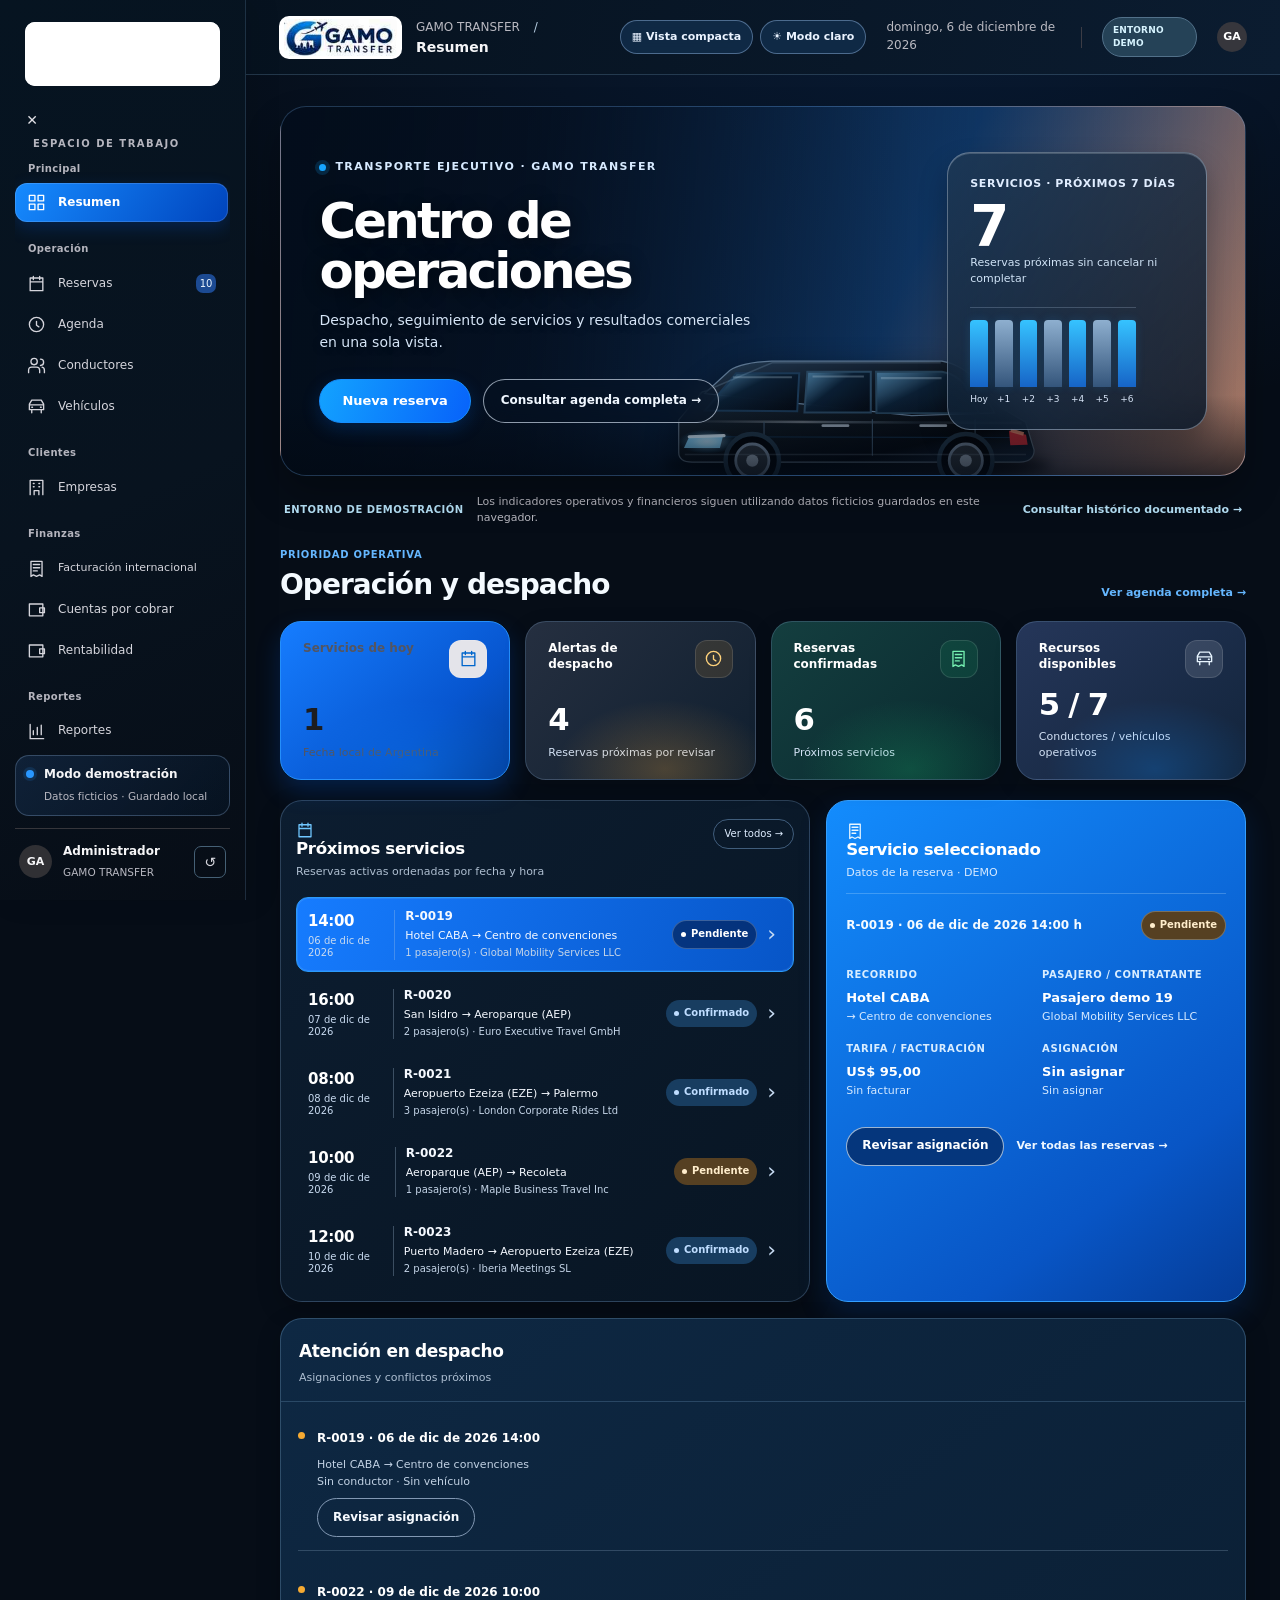
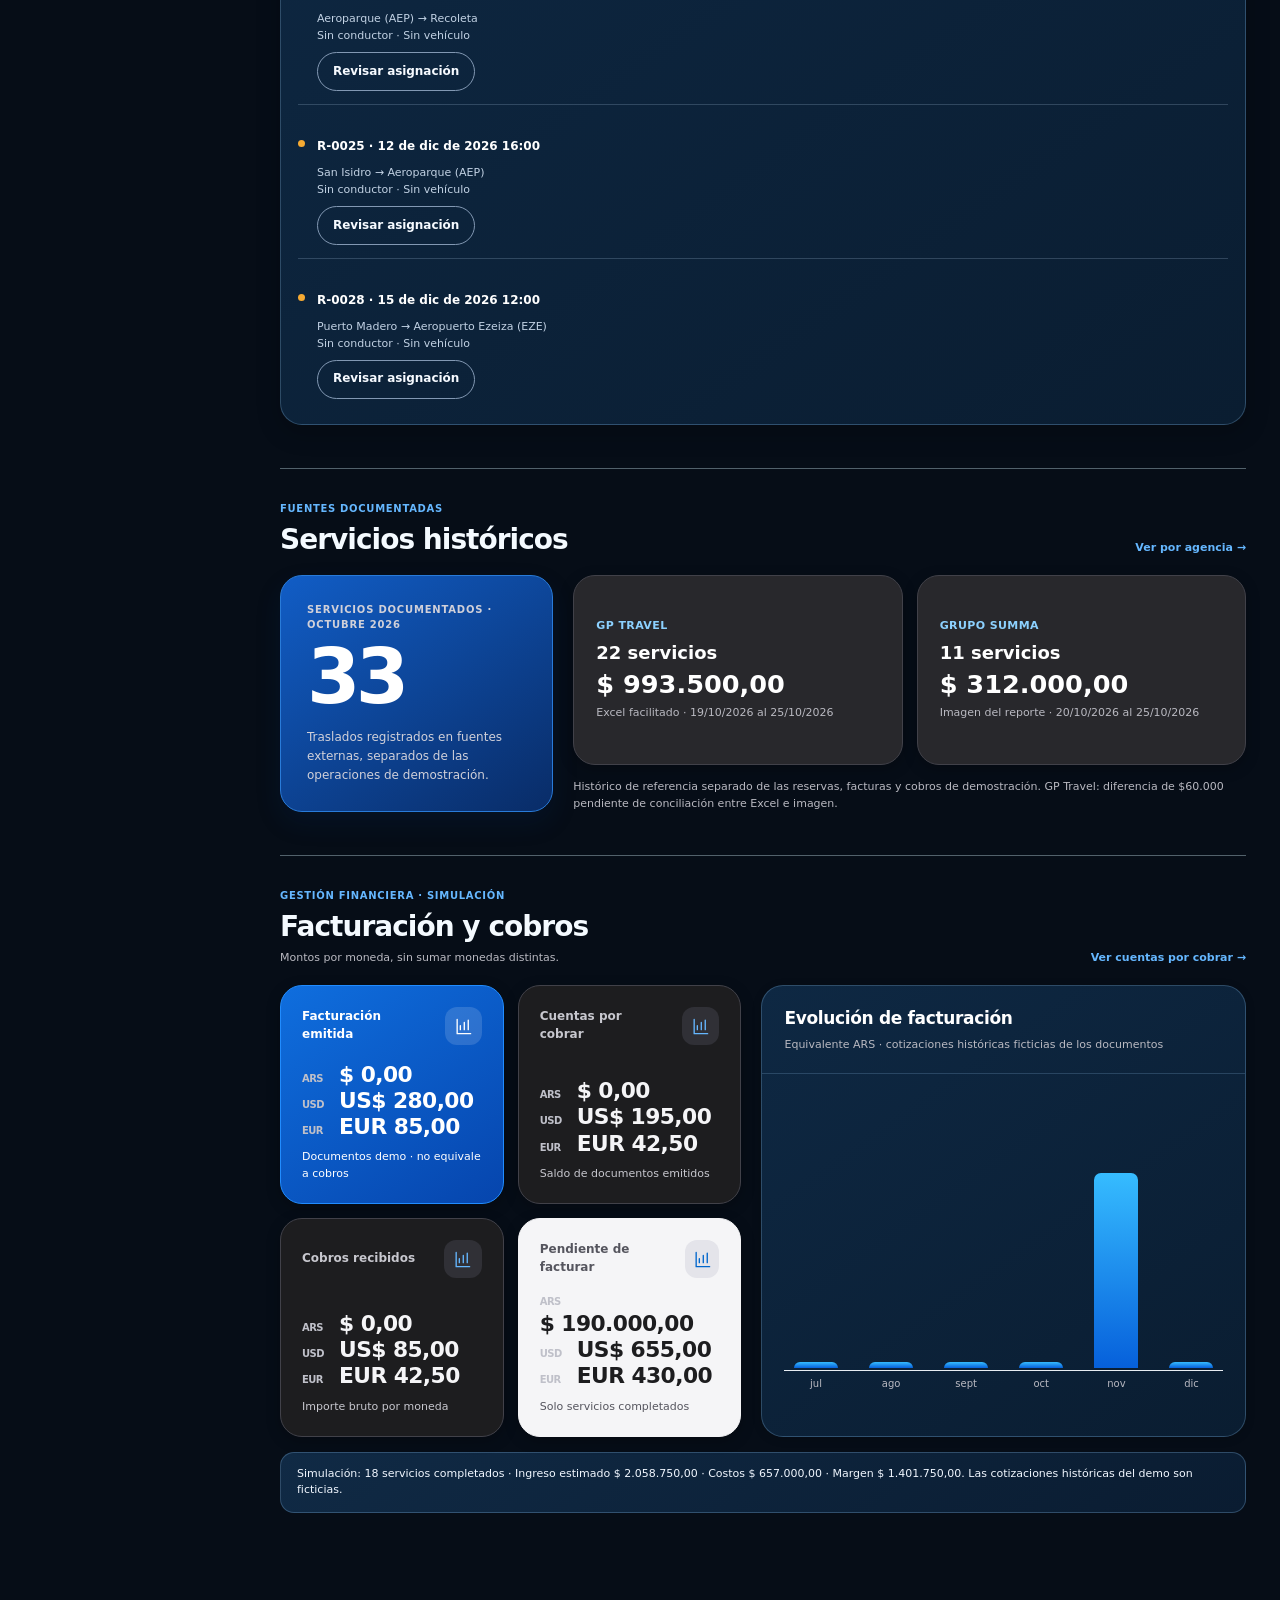
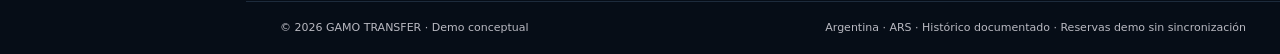
==== commit cf9e9388: "a11y: agregar botón explícito de cierre para el menú móvil y nombre accesible del contenido principa" ====
--- a/index.html
+++ b/index.html
@@ -27,6 +27,7 @@
         <div class="brand">
           <img class="brand-logo" src="gamo-logo.svg" alt="Gamo Transfer" width="170" height="56" decoding="async" />
         </div>
+        <button type="button" class="mobile-nav-close icon-button" id="menu-close-btn" aria-label="Cerrar menú">✕</button>
         <p class="nav-caption">ESPACIO DE TRABAJO</p>
         <nav id="nav" class="nav" aria-label="Módulos de Gamo Transfer">
           <span class="nav-group-label first" role="presentation">Principal</span>
@@ -124,7 +125,7 @@
             ><span class="avatar top-avatar">GA</span>
           </div>
         </header>
-        <main id="content" tabindex="-1"></main>
+        <main id="content" tabindex="-1" aria-label="Resumen — GAMO TRANSFER"></main>
         <footer class="footer">
           <span>© <span id="year"></span> GAMO TRANSFER · Demo conceptual</span
           ><span
--- a/styles.css
+++ b/styles.css
@@ -4081,7 +4081,8 @@
 body .dashboard-ops-overview .ops-kpis .kpi:nth-child(2) .kpi-icon { color:#ffd27b;background:rgba(255,173,49,.12); }
 body .dashboard-ops-overview .ops-kpis .kpi:nth-child(3) .kpi-icon { color:#75f0b1;background:rgba(27,185,110,.13); }
 @media(hover:hover) and (pointer:fine) {
-  body .dashboard-ops-overview .ops-kpis .kpi:hover {
+  body .dashboard-ops-overview .ops-kpis .kpi:hover,
+  body[data-theme="dark"] .dashboard-ops-overview .ops-kpis .kpi:hover {
     transform:translateY(-3px);
     border-color:rgba(151,213,255,.80);
     box-shadow:0 18px 30px rgba(0,0,0,.27);
@@ -4169,7 +4170,21 @@
 body .operations-detail-link:hover {text-decoration:underline;}
 body .operations-detail-empty {padding:14px;color:#fff;font-size:12px;}
 body .dashboard-triad .dashboard-alert-column {display:flex;min-width:0;}
-body .dashboard-triad .dashboard-alert-column .panel {width:100%;box-shadow:0 8px 23px rgba(0,0,0,.22);}
+body .dashboard-triad .dashboard-alert-column .panel {
+  width:100%;
+  box-shadow:0 8px 23px rgba(0,0,0,.22);
+  transition:box-shadow 180ms ease,border-color 180ms ease;
+}
+@media(hover:hover) and (pointer:fine) {
+  body .dashboard-triad .dashboard-alert-column .panel:hover {
+    box-shadow:0 15px 35px rgba(0,0,0,.34),0 3px 8px rgba(0,0,0,.17);
+    border-color:rgba(162,216,255,.75);
+  }
+}
+body .dashboard-triad .dashboard-alert-column .panel:focus-within {
+  box-shadow:0 15px 35px rgba(0,0,0,.34),0 3px 8px rgba(0,0,0,.17);
+  border-color:rgba(162,216,255,.75);
+}
 body .dashboard-triad .dashboard-alert-column .panel-head,
 body[data-theme="dark"] .dashboard-triad .dashboard-alert-column .panel-head {
   color:#f2f8ff;background:transparent;border-bottom:1px solid rgba(147,187,226,.23);padding:20px 18px 15px;
@@ -4253,7 +4268,7 @@
 @media(max-width:850px) {
   body .dashboard-main.dashboard-triad {grid-template-columns:1fr;}
   body .dashboard-triad .dashboard-alert-column {grid-column:auto;}
-  body .operations-intro {grid-template-columns:1fr;}
+  body .operations-intro, body[data-theme="dark"] .operations-intro {grid-template-columns:minmax(0,1fr);}
   body .operations-photo {inset:7% 0 13% 22%;opacity:.58;}
   body .operations-hero-stat {max-width:330px;margin-left:0;}
 }
@@ -4290,3 +4305,15 @@
   body .operations-service-time strong,body .operations-service-data>span,body .operations-service-data strong,
   body .operations-detail-grid dd,body .operations-detail-id {color:#111!important;}
 }
+
+
+/* Density correction for new chart geometry (compact must reduce real height). */
+body:not([data-density="compact"]) .dashboard-finance-chart .bar-chart {min-height:205px;height:225px;}
+body[data-density="compact"] .dashboard-finance-chart .bar-chart {min-height:125px;height:125px;}
+body[data-density="compact"] .dashboard-ops-overview .ops-kpis .kpi {min-height:124px;padding:12px 14px;}
+body[data-density="compact"] .operations-intro {min-height:280px;}
+body[data-density="compact"] .operations-hero-stat {min-height:200px;}
+@media(max-width:570px) {
+  body:not([data-density="compact"]) .dashboard-finance-chart .bar-chart {min-height:180px;height:185px;}
+  body[data-density="compact"] .dashboard-finance-chart .bar-chart {min-height:125px;height:125px;}
+}
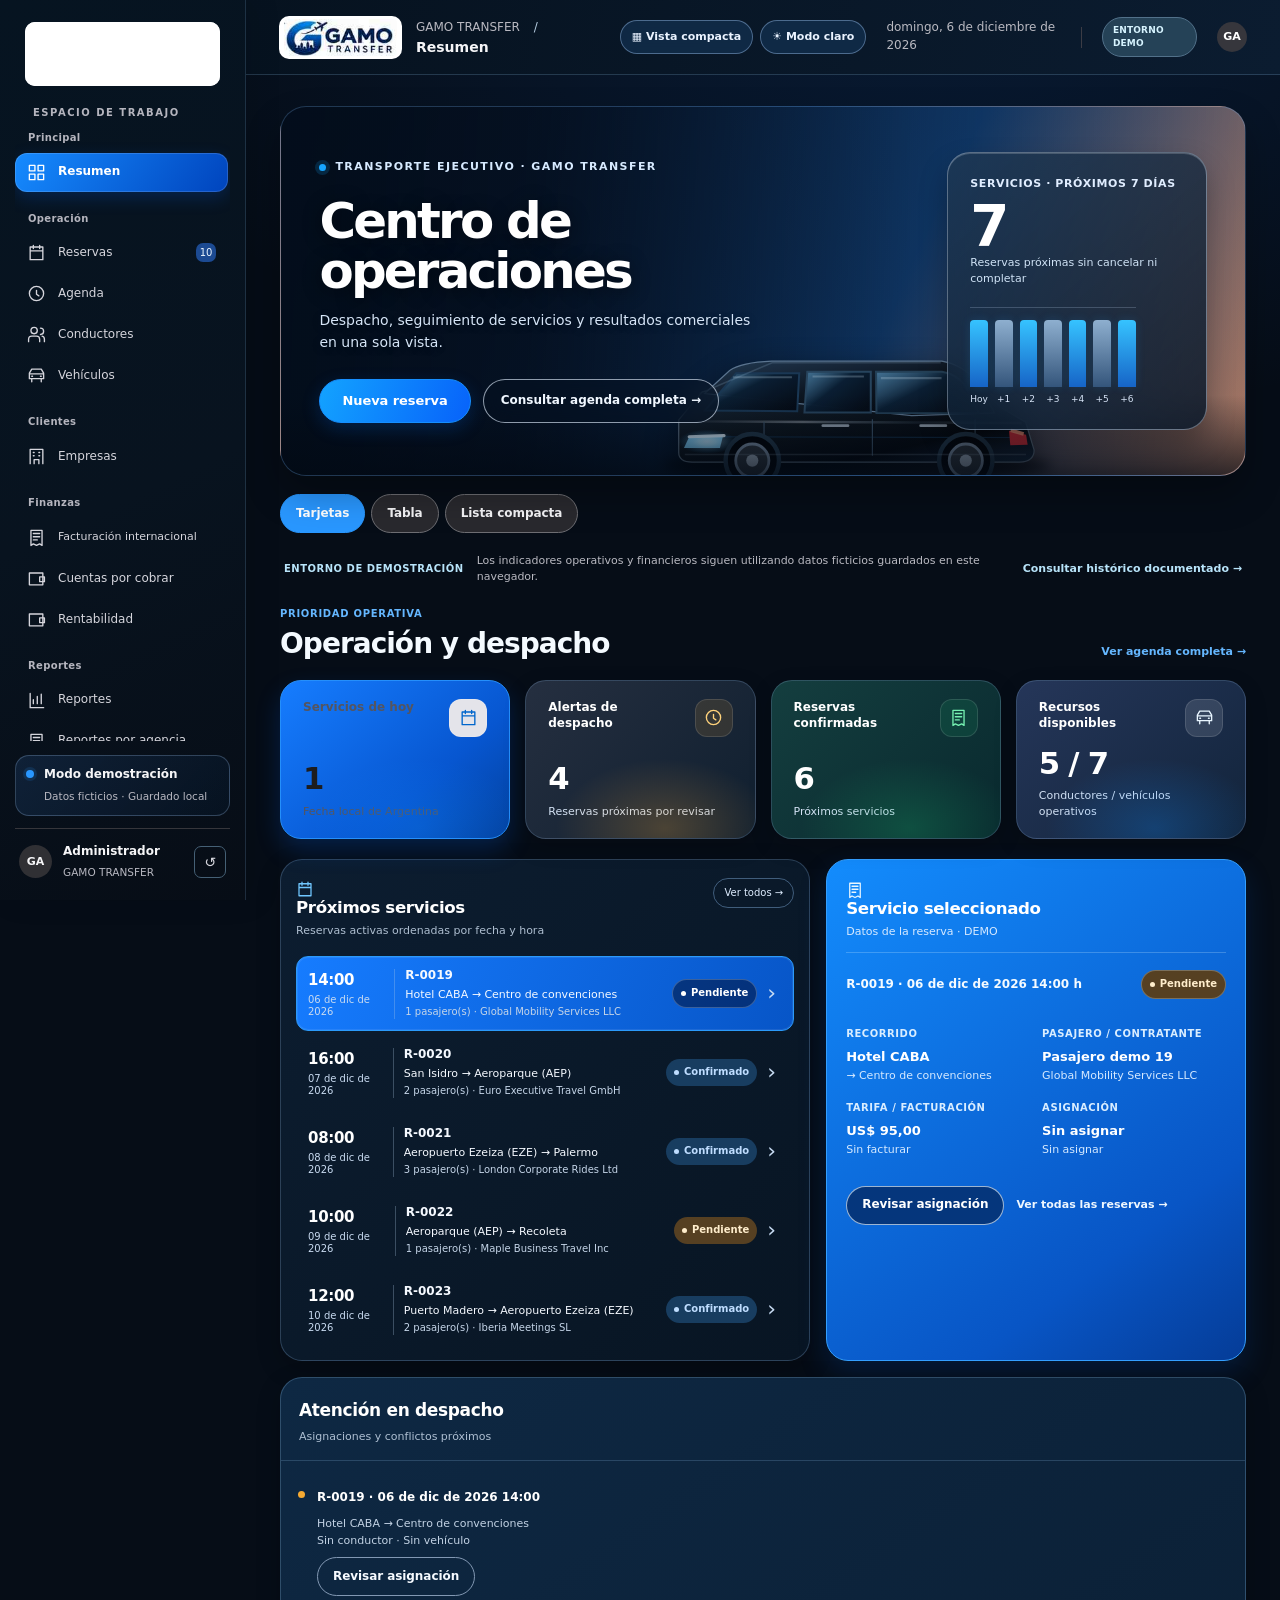
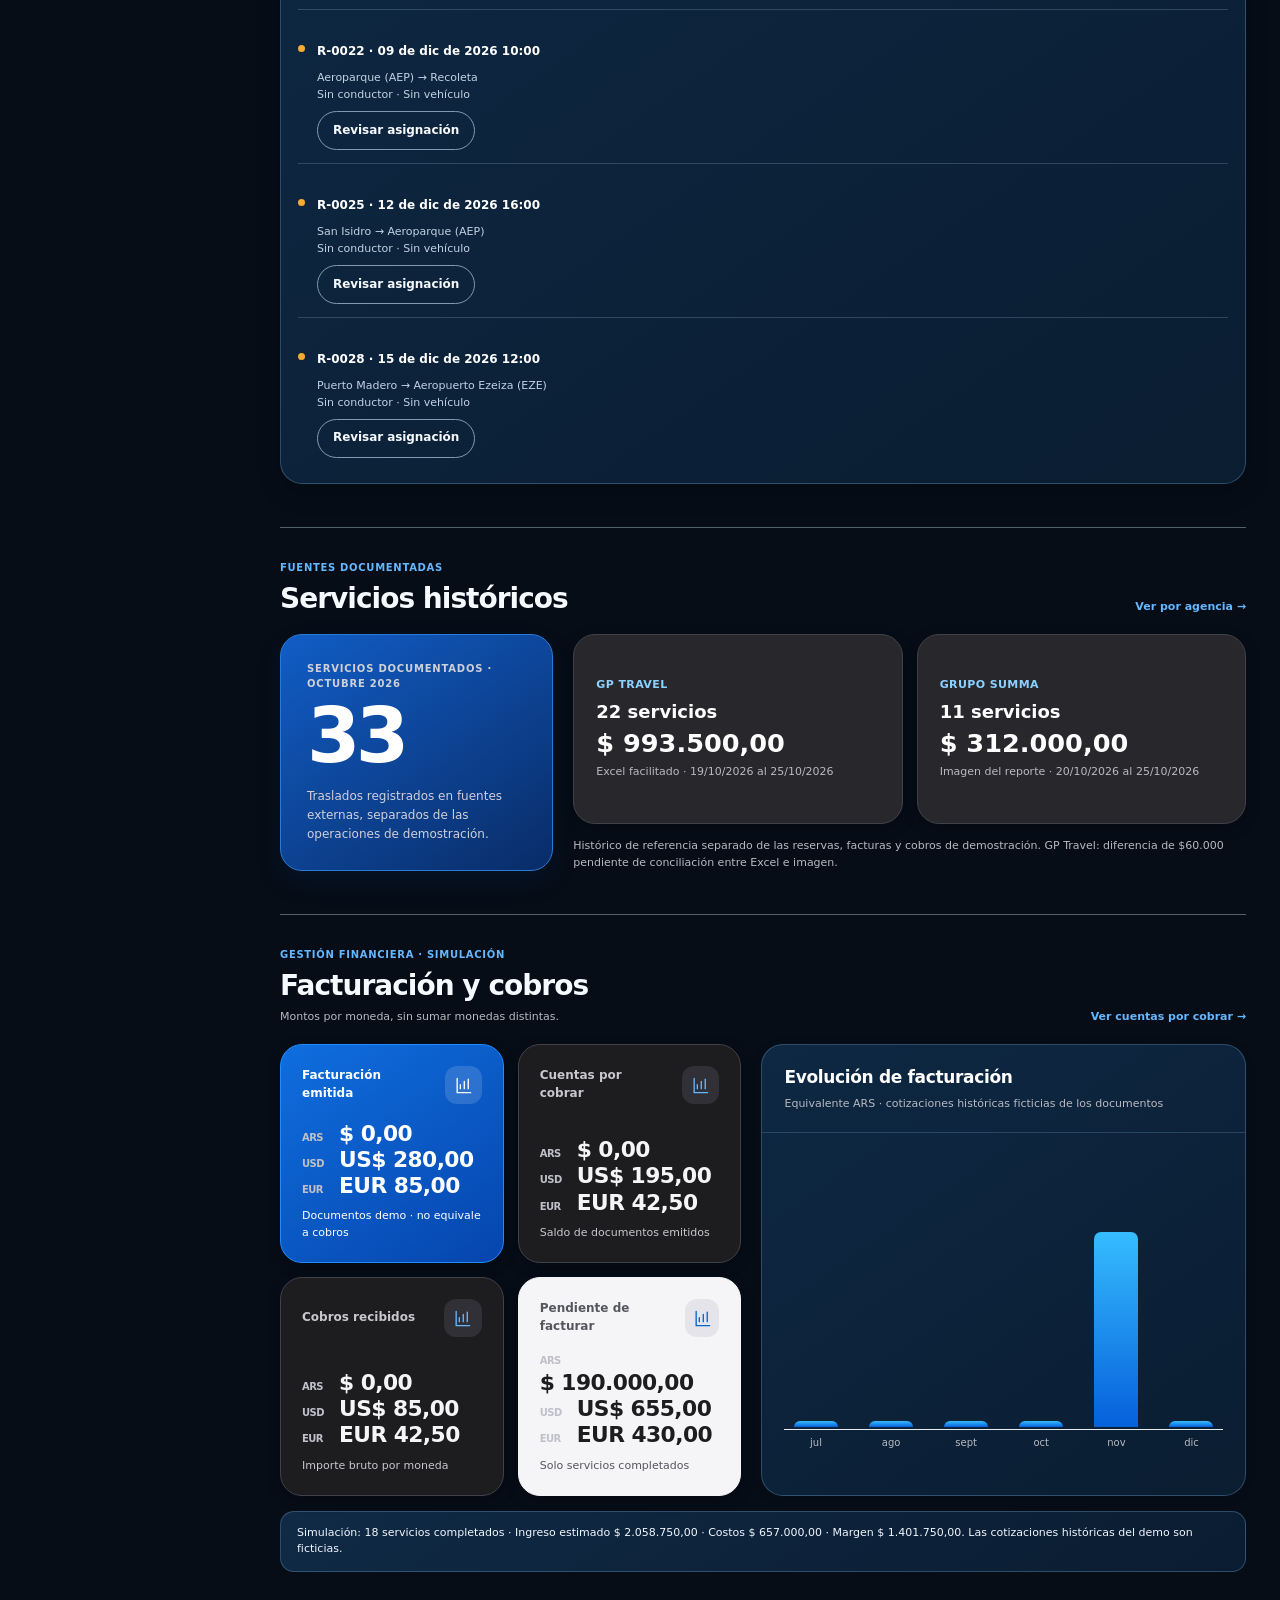
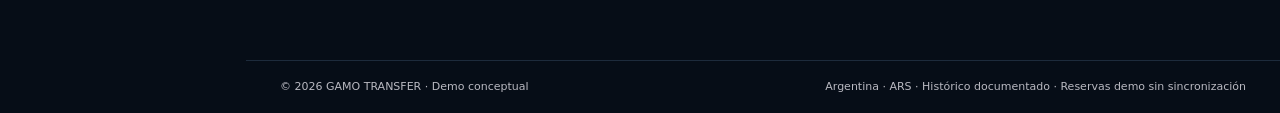
==== commit 7a2d7fcf: "feat: add persistent cards table and compact section views" ====
--- a/index.html
+++ b/index.html
@@ -17,7 +17,7 @@
       rel="icon"
       href="data:image/svg+xml,%3Csvg xmlns='http://www.w3.org/2000/svg' viewBox='0 0 40 40'%3E%3Crect width='40' height='40' rx='10' fill='%230e0e0e'/%3E%3Ctext x='9' y='30' font-size='30' font-family='sans-serif' fill='%232997ff'%3EG%3C/text%3E%3C/svg%3E"
     />
-    <link rel="stylesheet" href="styles.css?v=20261101-premium-v17" />
+    <link rel="stylesheet" href="styles.css?v=20261101-usability-v19" />
   </head>
   <body data-theme="dark" data-density="comfortable">
     <div id="shell" class="shell">
@@ -138,8 +138,8 @@
     <div id="toast-root" class="toast-root" aria-live="polite"></div>
     <script src="domain.js" defer></script>
     <script src="ui-preferences.js?v=20261101-apple-v15" defer></script>
-    <script src="agency-reports.js" defer></script>
+    <script src="agency-reports.js?v=20261101-usability-v19" defer></script>
     <script src="version-check.js" defer></script>
-    <script src="app.js?v=20261101-premium-v17" defer></script>
+    <script src="app.js?v=20261101-usability-v19" defer></script>
   </body>
 </html>
--- a/styles.css
+++ b/styles.css
@@ -4317,3 +4317,211 @@
   body:not([data-density="compact"]) .dashboard-finance-chart .bar-chart {min-height:180px;height:185px;}
   body[data-density="compact"] .dashboard-finance-chart .bar-chart {min-height:125px;height:125px;}
 }
+
+/* Navegación móvil accesible: el menú cerrado no debe recibir foco. */
+.sidebar .mobile-nav-close { display:none !important; }
+@media (max-width:900px) {
+  body.mobile-nav-open { overflow:hidden; }
+  body.mobile-nav-open .sidebar { overflow-y:auto; overscroll-behavior:contain; }
+  body .sidebar .mobile-nav-close {
+    display:grid !important;
+    place-items:center;
+    position:absolute;
+    top:17px;
+    right:12px;
+    width:36px;
+    height:36px;
+    border:1px solid rgba(161,199,237,.44);
+    border-radius:11px;
+    background:#183757;
+    color:#fff;
+    cursor:pointer;
+    z-index:2;
+  }
+  body .sidebar .mobile-nav-close:hover { background:#21548a; }
+  body .sidebar .mobile-nav-close:focus-visible {
+    outline:3px solid #9de1ff;
+    outline-offset:3px;
+  }
+}
+
+/* Presentación de registros por sección; independiente de la densidad global. */
+.collection-view-controls {
+  display: flex;
+  flex-wrap: wrap;
+  gap: 6px;
+  margin: 0 0 20px;
+}
+#content .collection-view-controls .btn[aria-pressed="true"] {
+  background: var(--accent);
+  border-color: var(--accent);
+  color: #fff;
+}
+#content[data-collection-view] .entity-table { min-width: 0; }
+@media screen {
+  #content[data-collection-view="table"] .table-scroll {
+    overflow-x: auto;
+    max-width: 100%;
+  }
+  #content[data-collection-view="table"] .data-table {
+    display: table;
+    width: 100%;
+    min-width: 720px;
+    table-layout: auto;
+  }
+  #content[data-collection-view="table"] .data-table thead { display: table-header-group; position: static; }
+  #content[data-collection-view="table"] .data-table tbody { display: table-row-group; }
+  #content[data-collection-view="table"] .data-table tfoot { display: table-footer-group; }
+  #content[data-collection-view="table"] .data-table tr { display: table-row; }
+  #content[data-collection-view="table"] .data-table :is(td, th) {
+    display: table-cell;
+    padding: 12px;
+    width: auto;
+    min-width: 0;
+    max-width: none;
+    border-radius: 0;
+    position: static;
+    white-space: normal;
+  }
+  #content[data-collection-view="table"] .data-table td::before { display: none; }
+
+  #content:is([data-collection-view="cards"], [data-collection-view="list"]) .table-scroll {
+    overflow: visible;
+  }
+  #content:is([data-collection-view="cards"], [data-collection-view="list"]) .data-table {
+    display: block;
+    min-width: 0;
+    width: 100%;
+  }
+  /* Keep column headers available to assistive technology. */
+  #content:is([data-collection-view="cards"], [data-collection-view="list"]) .data-table thead {
+    display: block;
+    position: absolute;
+    width: 1px;
+    height: 1px;
+    overflow: hidden;
+    clip-path: inset(50%);
+  }
+  #content:is([data-collection-view="cards"], [data-collection-view="list"]) .data-table tbody {
+    display: grid;
+    gap: 14px;
+  }
+  #content[data-collection-view="cards"] .data-table tbody {
+    grid-template-columns: repeat(auto-fit, minmax(min(100%, 300px), 1fr));
+  }
+  #content:is([data-collection-view="cards"], [data-collection-view="list"]) .data-table tbody tr {
+    display: grid;
+    grid-template-columns: repeat(2, minmax(0, 1fr));
+    align-content: start;
+    gap: 10px 16px;
+    padding: 18px;
+    margin: 0;
+    border: 1px solid var(--line);
+    border-radius: var(--radius);
+    background: var(--card);
+    color: var(--ink);
+  }
+  #content:is([data-collection-view="cards"], [data-collection-view="list"]) .data-table tbody td {
+    display: block;
+    width: auto;
+    min-width: 0;
+    padding: 0;
+    border: 0;
+    overflow-wrap: anywhere;
+    white-space: normal;
+  }
+  #content:is([data-collection-view="cards"], [data-collection-view="list"]) .data-table tbody td::before {
+    content: attr(data-label);
+    display: block;
+    color: var(--muted);
+    font-size: 11px;
+    font-weight: 600;
+    margin-bottom: 4px;
+  }
+  #content:is([data-collection-view="cards"], [data-collection-view="list"]) .data-table tfoot,
+  #content:is([data-collection-view="cards"], [data-collection-view="list"]) .data-table tfoot tr {
+    display: block;
+    width: 100%;
+  }
+  #content:is([data-collection-view="cards"], [data-collection-view="list"]) .data-table tfoot td {
+    display: inline-block;
+    width: auto;
+    padding: 8px;
+  }
+  #content:is([data-collection-view="cards"], [data-collection-view="list"]) .data-table tfoot td[data-label]::before {
+    content: attr(data-label);
+    display: block;
+    color: var(--muted);
+    font-size: 11px;
+    font-weight: 600;
+    margin-bottom: 4px;
+  }
+  #content:is([data-collection-view="cards"], [data-collection-view="list"]) .data-table tfoot .agency-total-spacer { display: none; }
+  #content[data-collection-view="list"] .data-table tbody tr {
+    grid-template-columns: repeat(auto-fit, minmax(130px, 1fr));
+    gap: 8px 14px;
+    padding: 12px;
+    border-radius: 8px;
+  }
+  #content[data-collection-view="list"] #entity-results { grid-template-columns: 1fr; gap: 8px; }
+  #content[data-collection-view="list"] .entity-card {
+    display: grid;
+    grid-template-columns: minmax(150px, 1fr) minmax(0, 3fr) auto;
+    align-items: center;
+    gap: 16px;
+    padding: 14px;
+  }
+  #content[data-collection-view="list"] .entity-top { margin: 0; }
+  #content[data-collection-view="list"] .entity-meta {
+    display: grid;
+    grid-template-columns: repeat(auto-fit, minmax(120px, 1fr));
+    gap: 8px 16px;
+    margin: 0;
+    padding: 0;
+    border: 0;
+  }
+  #content[data-collection-view="list"] .meta-row { display: grid; gap: 3px; margin: 0; }
+  #content[data-collection-view="list"] .action-foot { margin: 0; gap: 6px; flex-wrap: wrap; }
+  #content[data-collection-view="list"] .agenda-grid { grid-template-columns: 1fr; }
+  #content[data-collection-view="list"] .agenda-day { min-height: 0; }
+  #content[data-collection-view="list"] .agenda-event {
+    display: grid;
+    grid-template-columns: repeat(auto-fit, minmax(150px, 1fr));
+    align-items: center;
+    gap: 8px;
+  }
+  #content[data-collection-view="list"] .operations-service-row { padding-block: 8px; }
+  #content[data-collection-view="table"] .operations-service-list { display: block; width: 100%; min-width: 0; }
+  #content[data-collection-view="table"] .dashboard-triad { grid-template-columns: repeat(2, minmax(0, 1fr)); }
+  #content[data-collection-view="table"] .operations-service-board { grid-column: 1 / -1; }
+  #content[data-collection-view="list"] .history-source-grid { grid-template-columns: 1fr; }
+  #content[data-collection-view="list"] .history-source-item {
+    display: grid;
+    grid-template-columns: repeat(auto-fit, minmax(130px, 1fr));
+    gap: 8px;
+    align-items: center;
+    padding: 12px;
+  }
+  #content[data-collection-view="cards"] .operations-service-list { display: grid; gap: 12px; }
+  #content[data-collection-view="cards"] .operations-service-row { border: 1px solid var(--line); border-radius: 12px; }
+  @media (max-width: 900px) {
+    #content[data-collection-view="table"] .dashboard-triad { grid-template-columns: 1fr; }
+    #content[data-collection-view="list"] .entity-card { grid-template-columns: 1fr; }
+    #content[data-collection-view="list"] .action-foot { justify-content: flex-start; }
+  }
+  @media (max-width: 480px) {
+    .collection-view-controls { gap: 4px; }
+    .collection-view-controls .btn { padding-inline: 10px; font-size: 12px; }
+    #content:is([data-collection-view="cards"], [data-collection-view="list"]) .data-table tfoot td[data-label]::before {
+    content: attr(data-label);
+    display: block;
+    color: var(--muted);
+    font-size: 11px;
+    font-weight: 600;
+    margin-bottom: 4px;
+  }
+  #content:is([data-collection-view="cards"], [data-collection-view="list"]) .data-table tfoot .agency-total-spacer { display: none; }
+  #content[data-collection-view="list"] .data-table tbody tr { grid-template-columns: repeat(2, minmax(0, 1fr)); }
+  }
+}
+@media print { .collection-view-controls { display: none !important; } }
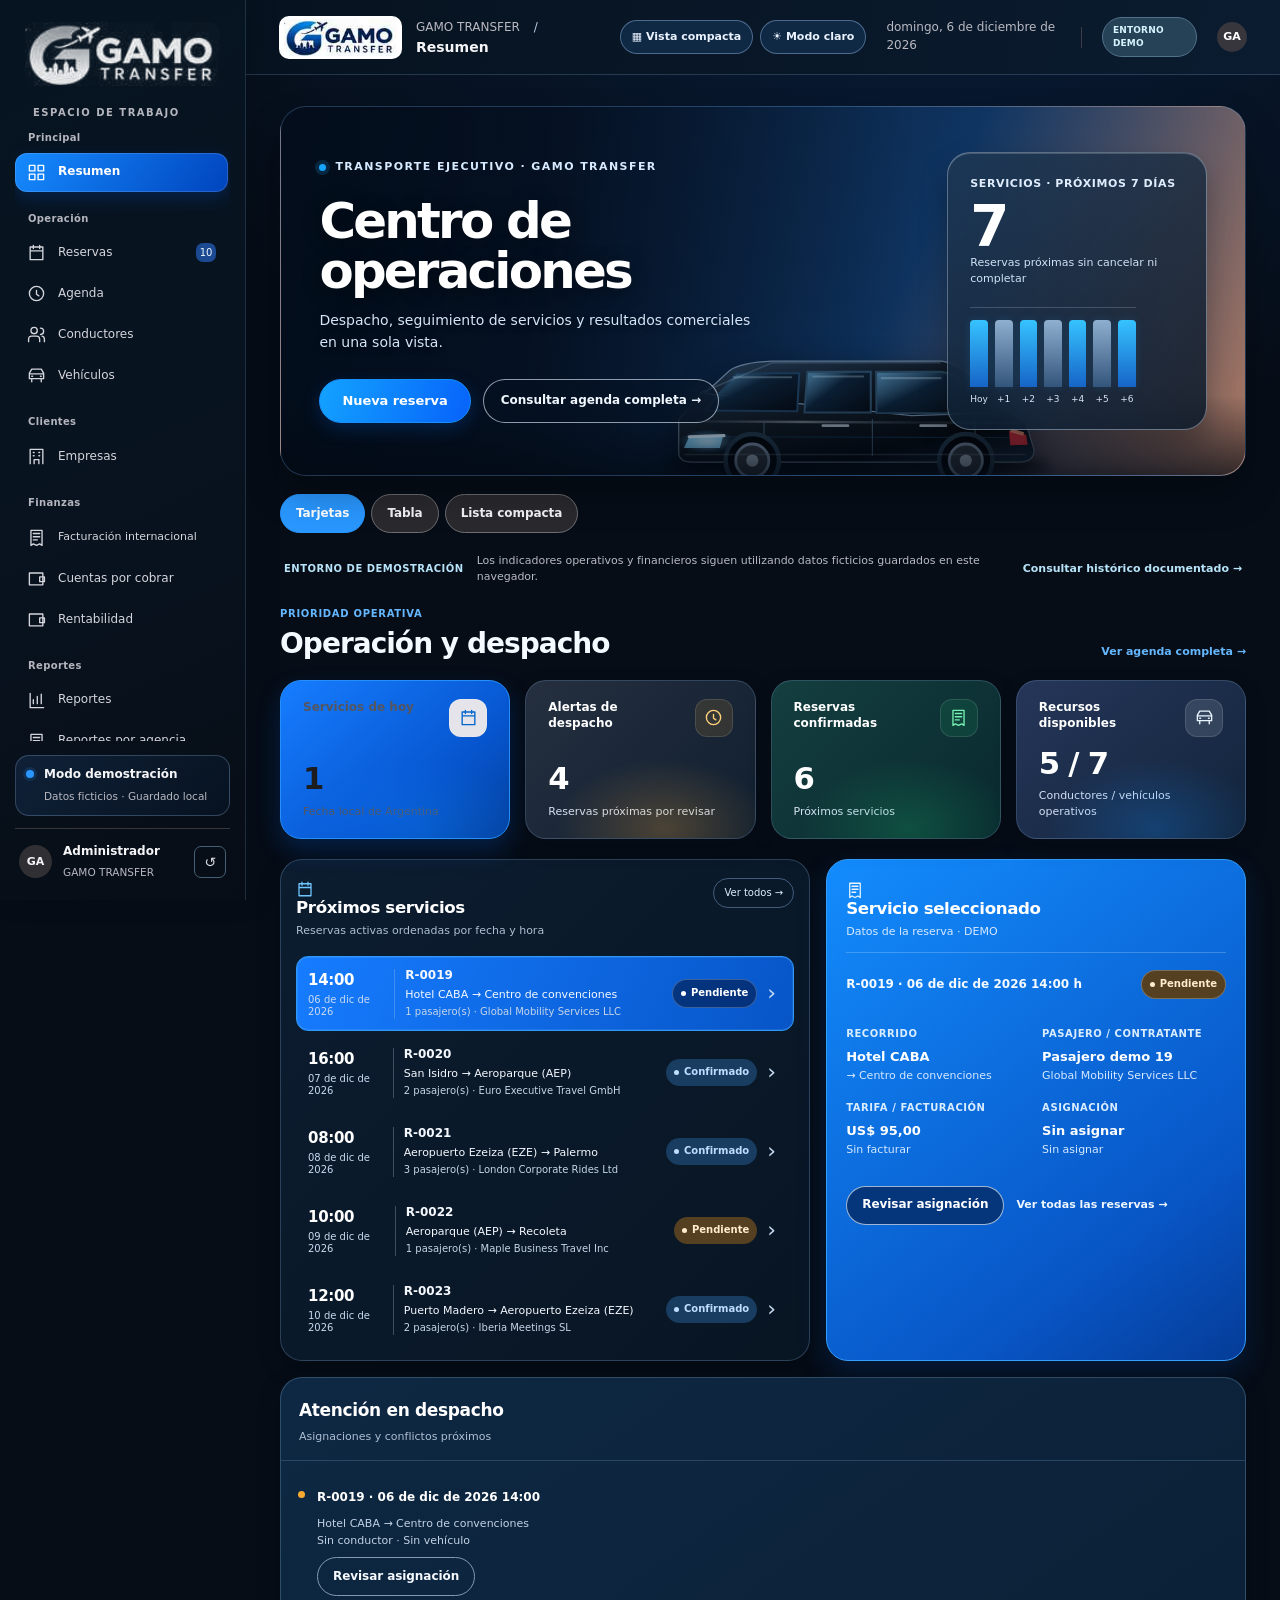
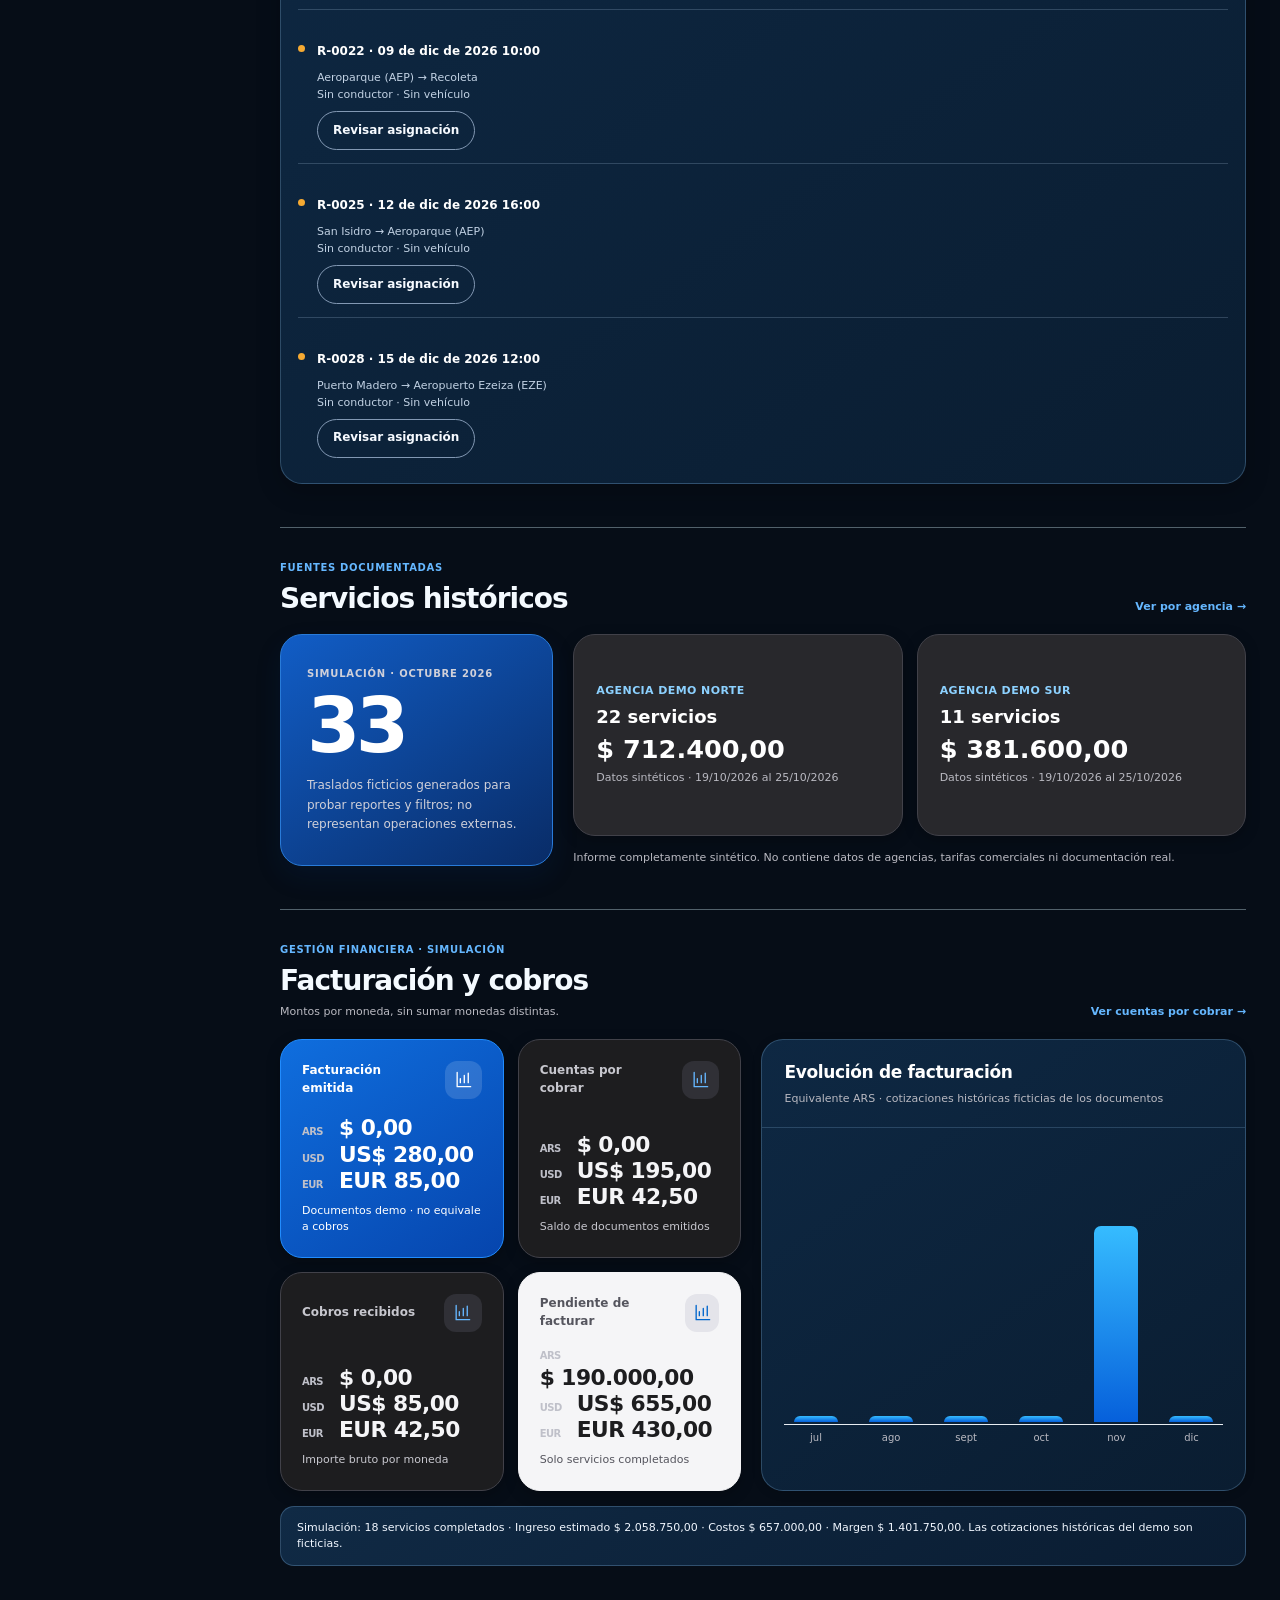
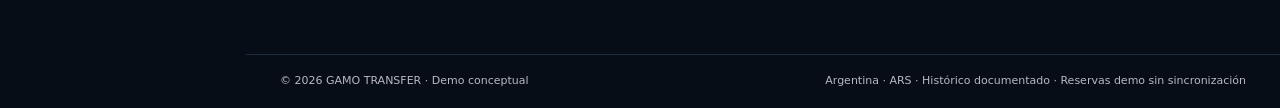
==== commit fb9d9297: "fix: warn when visual preferences cannot be persisted" ====
--- a/index.html
+++ b/index.html
@@ -125,6 +125,7 @@
             ><span class="avatar top-avatar">GA</span>
           </div>
         </header>
+        <p id="ui-storage-warning" class="ui-storage-warning" role="status" hidden>El navegador no pudo guardar el tema o la vista. El cambio funcionará solo durante esta visita.</p>
         <main id="content" tabindex="-1" aria-label="Resumen — GAMO TRANSFER"></main>
         <footer class="footer">
           <span>© <span id="year"></span> GAMO TRANSFER · Demo conceptual</span
--- a/styles.css
+++ b/styles.css
@@ -3958,7 +3958,15 @@
   background:linear-gradient(100deg,#06121f,#0b1c30);
   border-bottom:1px solid rgba(143,192,236,.21);
 }
-.sidebar .brand-logo { background:transparent; filter:brightness(0) invert(1); padding:0; }
+/* The SVG embeds a JPEG with a white background. Preserve its lettering and
+   blend the inverted background into the navy sidebar in both themes. */
+body .sidebar .brand-logo,
+body[data-theme="dark"] .sidebar .brand-logo {
+  background:transparent;
+  filter:grayscale(1) invert(1);
+  mix-blend-mode:screen;
+  padding:0;
+}
 body .sidebar .nav a.active,
 body[data-theme="dark"] .sidebar .nav a.active {
   background:linear-gradient(125deg,#168bff,#0044bd);
